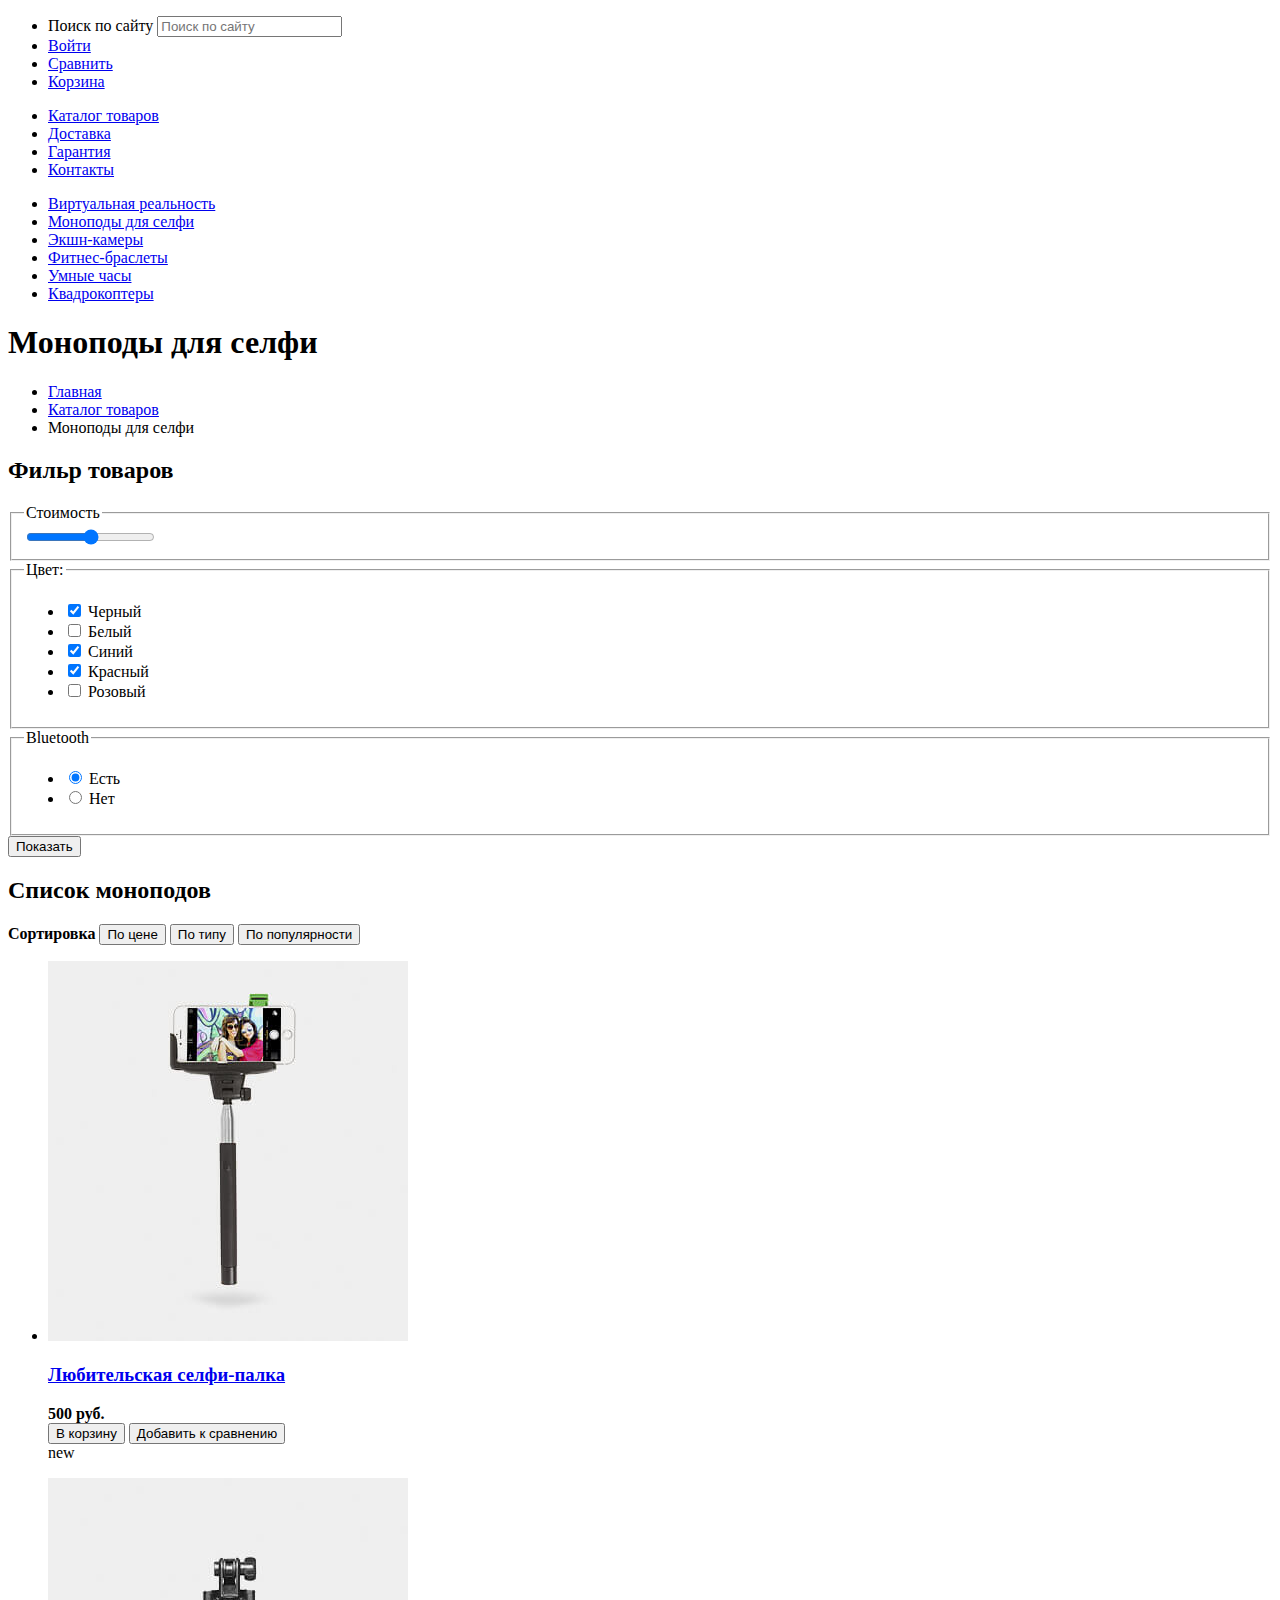
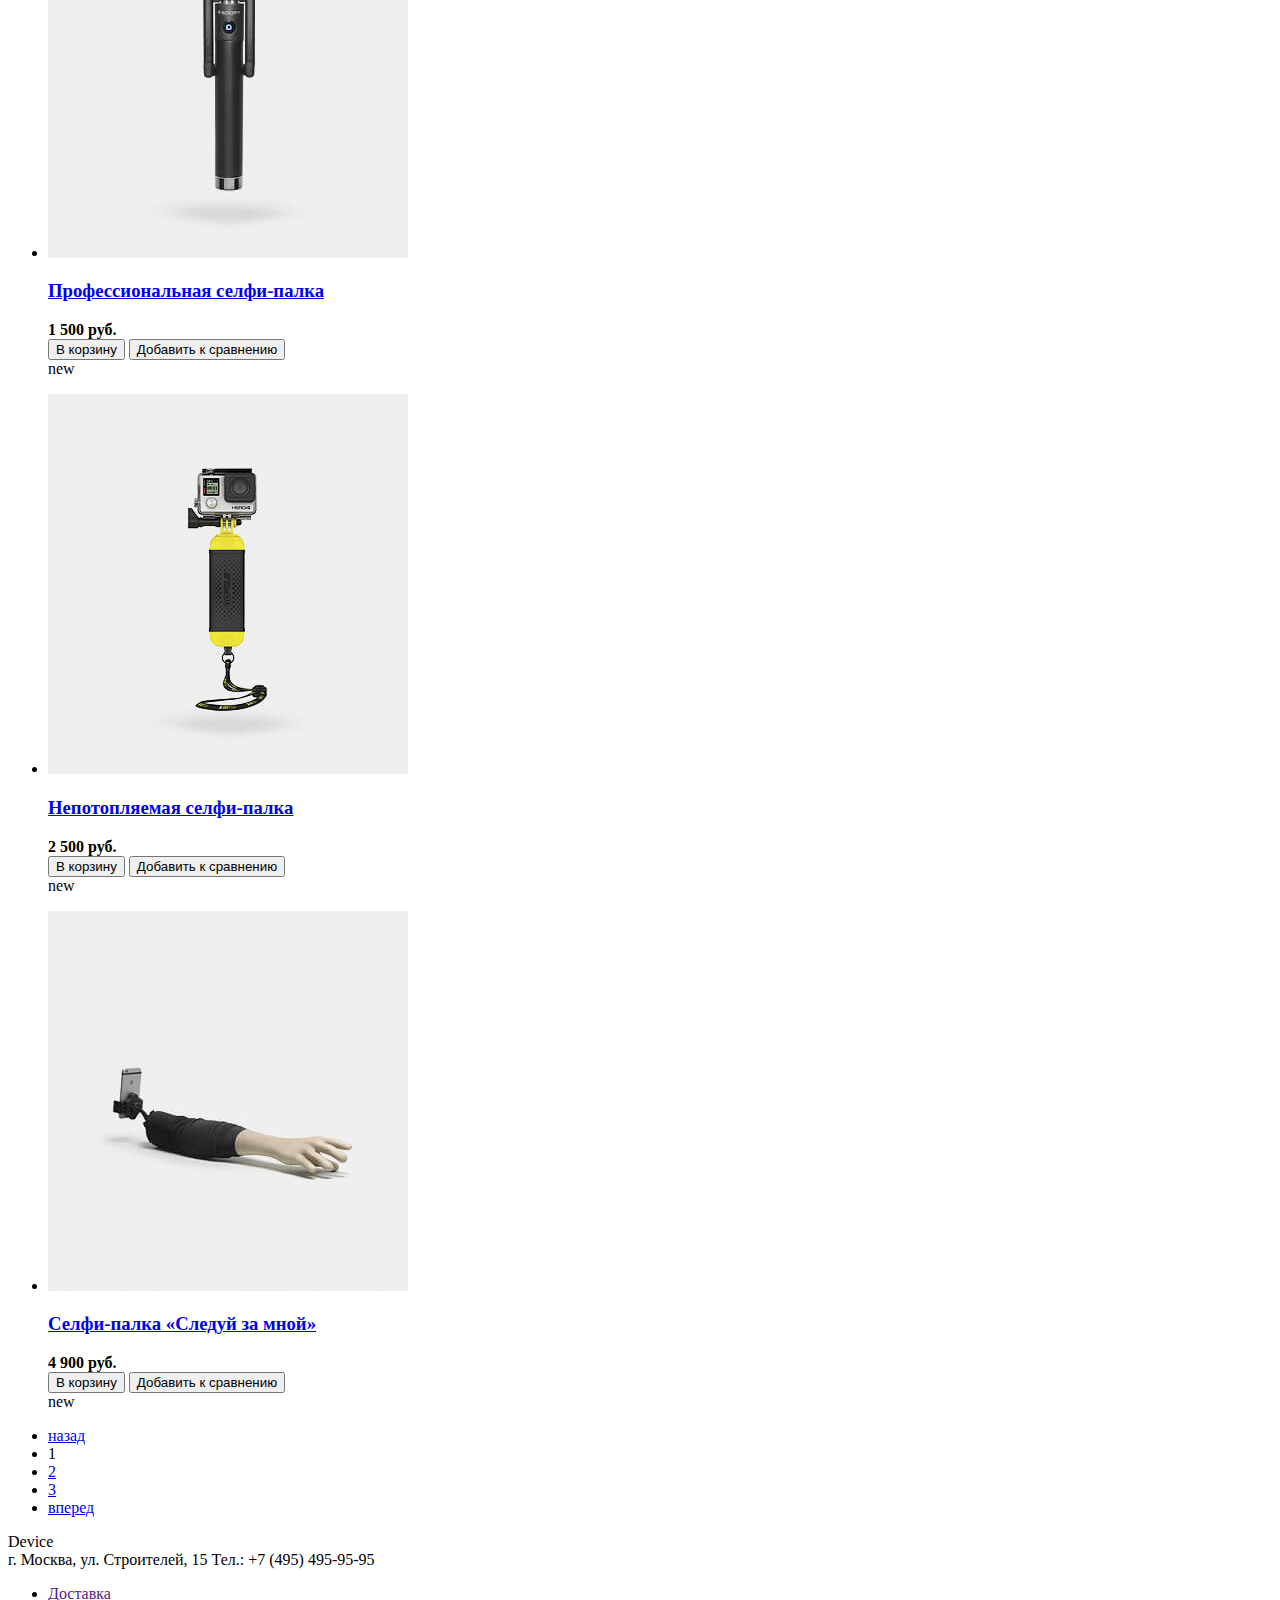
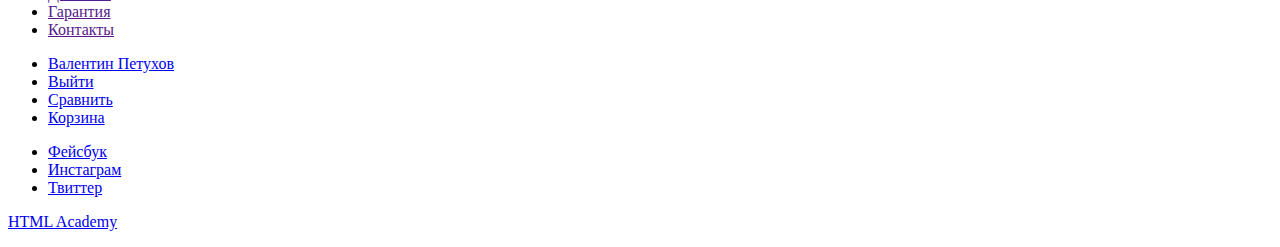
==== catalog.html @ 0388bad3 "Черновая разметка Device" ====
<!DOCTYPE html>
<html lang="ru">

<head>
    <meta charset="utf-8">
    <title>Каталог интернет-магазина «Девайс»</title>
</head>

<body>
    <header class="main-header">
        <nav class="main-navigation">
            <a class="main-header-logo">

            </a>
            <ul class="user-navigation">
                <li class="search">
                    <label class="visually-hidden" for="search">Поиск по сайту</label>
                    <input class="search-icon-user" id="search" type="text" name="search" placeholder="Поиск по сайту">
                </li>
                <li class="login">
                    <a class="login-link" href="login.html">Войти</a>
                </li>
                <li class="compare">
                    <a class="compare-link" href="compare.html">Сравнить</a>
                </li>
                <li class="cart">
                    <a class="cart-link" href="cart.html">Корзина</a>
                </li>
            </ul>
            <ul class="site-navigation">
                <li>
                    <a href="shop.html">Каталог товаров</a>
                </li>
                <li>
                    <a href="diliverence.html">Доставка</a>
                </li>
                <li>
                    <a href="garantee.html">Гарантия</a>
                </li>
                <li>
                    <a href="contacts.html">Контакты</a>
                </li>

            </ul>
            <ul class="catalog-navigation visually-hidden">
                <li>
                    <a href="shop.html">Виртуальная реальность</a>
                </li>
                <li>
                    <a href="diliverence.html">Моноподы для селфи</a>
                </li>
                <li>
                    <a href="garantee.html">Экшн-камеры</a>
                </li>
                <li>
                    <a href="contacts.html">Фитнес-браслеты</a>
                </li>
                <li>
                    <a href="contacts.html">Умные часы</a>
                </li>
                <li>
                    <a href="contacts.html">Квадрокоптеры</a>
                </li>

            </ul>

        </nav>
    </header>
    <main class="container">

        <h1>Моноподы для селфи</h1>
        <ul class="breadcrumbs">
            <li>
                <a href="index.html">Главная</a>
            </li>
            <li>
                <a href="#">Каталог товаров</a>
            </li>
            <li class="breadcrumbs-current">
                Моноподы для селфи
            </li>

        </ul>
        <section class="filter">
            <h2 class="visually-hidden">Фильр товаров</h2>
            <form class="filter" method="get" action="https://echo.htmlacademy.ru">
                <fieldset>
                    <legend>Стоимость</legend>
                    <input type="range" min="0" max="100" step="1" value="50">
                </fieldset>
                <fieldset>
                    <legend>Цвет:</legend>
                    <ul>
                        <li class="color-option">
                            <input class="visually-hidden filter-input filter-input-checkbox" type="checkbox"
                                name="black" id="black" checked>
                            <label for="black">Черный</label>
                        </li>
                        <li class="color-option">
                            <input class="visually-hidden filter-input filter-input-checkbox" type="checkbox"
                                name="white" id="white">
                            <label for="white">Белый</label>
                        </li>
                        <li class="color-option">
                            <input class="visually-hidden filter-input filter-input-checkbox" type="checkbox"
                                name="blue" id="blue" checked>
                            <label for="blue">Синий</label>
                        </li>
                        <li class="color-option">
                            <input class="visually-hidden filter-input filter-input-checkbox" type="checkbox"
                                name="red" id="red" checked>
                            <label for="red">Красный</label>
                        </li>
                        <li class="color-option">
                            <input class="visually-hidden filter-input filter-input-checkbox" type="checkbox"
                                name="pink" id="pink">
                            <label for="pink">Розовый</label>
                        </li>
                       
                    </ul>
                </fieldset>
                <fieldset>
                    <legend>Bluetooth</legend>
                    <ul>
                        <li class="bluetooth-option">
                            <input class="visually-hidden filter-input filter-input-radio" type="radio"
                                name="bluetooth" value="yes" id="bluetooth-yes" checked>
                            <label for="bluetooth-yes">Есть</label>
                        </li>
                        <li class="bluetooth-option">
                            <input class="visually-hidden filter-input filter-input-radio" type="radio"
                                name="bluetooth" value="no" id="bluetooth-no">
                            <label for="bluetooth-no">Нет</label>
                        </li>
                      
                    </ul>
                </fieldset>
                <button type="submit" class="filter-button button">Показать</button>
            </form>
           
        </section>

        <section class="catalog">
            <h2 class="visually-hidden">Список моноподов</h2>
            <div class="navigation">
                <b>Сортировка</b>
                <button class="active">По цене</button>
                <button>По типу</button>
                <button>По популярности</button>
            </div>

            <ul class="catalog-list">
                <li class="catalog-item">
                    <p class="catalog-item-image">
                        <img src="img/item-1.jpg" width="360" height="380" alt="Любительская селфи-палка">
                    </p>
                    <h3 class="catalog-category">
                        <a href="catalog-item.html">
                            Любительская селфи-палка
                        </a>
                    </h3>
                    <span class="catalog-item-price">
                        <b>500 руб.</b>
                    </span>
                    <div class="visually-hidden">
                        <button class="btn">В корзину</button>
                        <button>Добавить к сравнению</button>
                    </div>
                    <div class="new-item visually-hidden">
                        <span>new</span>
                    </div>
                </li>
                <li class="catalog-item">
                    <p class="catalog-item-image">
                        <img src="img/item-2.jpg" width="360" height="380" alt="Профессиональная селфи-палка">
                    </p>
                    <h3 class="catalog-category">
                        <a href="catalog-item.html">
                            Профессиональная селфи-палка
                        </a>
                    </h3>
                    <span class="catalog-item-price">
                        <b>1 500 руб.</b>
                    </span>
                    <div class="visually-hidden">
                        <button class="btn">В корзину</button>
                        <button>Добавить к сравнению</button>
                    </div>
                    <div class="new-item visually-hidden">
                        <span>new</span>
                    </div>
                </li>
                <li class="catalog-item">
                    <p class="catalog-item-image">
                        <img src="img/item-3.jpg" width="360" height="380" alt="Непотопляемая селфи-палка">
                    </p>
                    <h3 class="catalog-category">
                        <a href="catalog-item.html">
                            Непотопляемая селфи-палка
                        </a>
                    </h3>
                    <span class="catalog-item-price">
                        <b>2 500 руб.</b>
                    </span>
                    <div class="visually-hidden">
                        <button class="btn">В корзину</button>
                        <button>Добавить к сравнению</button>
                    </div>
                    <div class="new-item visually-hidden">
                        <span>new</span>
                    </div>
                </li>
                <li class="catalog-item">
                    <p class="catalog-item-image">
                        <img src="img/item-4.jpg" width="360" height="380" alt="Селфи-палка «Следуй за мной»">
                    </p>
                    <h3 class="catalog-category">
                        <a href="catalog-item.html">
                            Селфи-палка «Следуй за мной»
                        </a>
                    </h3>
                    <span class="catalog-item-price">
                        <b>4 900 руб.</b>
                    </span>
                    <div class="visually-hidden">
                        <button class="btn">В корзину</button>
                        <button>Добавить к сравнению</button>
                    </div>
                    <div class="new-item">
                        <span>new</span>
                    </div>
                </li>

            </ul>
            <ul class="pagination-list">
                <li class="pagination-item">
                    <a href="#">назад</a>
                </li>
                <li class="pagination-item">
                    <a>1</a>
                </li>
                <li class="pagination-item pagination-item-current">
                    <a href="#">2</a>
                </li>
                <li class="pagination-item">
                    <a href="#">3</a>
                </li>
                <li class="pagination-item">
                    <a href="#">вперед</a>
                </li>
            </ul>
        </section>

    </main>
    <footer class="main-footer">
        <p class="footer-contacts">
            Device
            <br> г. Москва, ул. Строителей, 15
            Тел.: +7 (495) 495-95-95
        </p>
        <nav class="additional-navigation">
            <ul class="site-navigation">
                <li>
                    <a href="">Доставка</a>
                </li>
                <li>
                    <a href="">Гарантия</a>
                </li>
                <li>
                    <a href="">Контакты</a>
                </li>
            </ul>
            <ul class="user-navigation">

                <li class="login">
                    <a class="login-link" href="login.html">Валентин Петухов</a>
                </li>
                <li class="exit">
                    <a class="exit-link" href="exit.html">Выйти</a>
                </li>
                <li class="compare">
                    <a class="compare-link" href="compare.html">Сравнить</a>
                </li>
                <li class="cart">
                    <a class="cart-link" href="cart.html">Корзина</a>
                </li>
            </ul>
        </nav>

        <div class="footer-social">
            <ul>
                <li>
                    <a class="social-button" href="#">Фейсбук</a>
                </li>
                <li>
                    <a class="social-button" href="#">Инстаграм</a>
                </li>
                <li>
                    <a class="social-button" href="#">Твиттер</a>
                </li>
            </ul>
        </div>

        <p class="footer-copyright">
            <a class="button" href="https://htmlacademy.ru">HTML Academy</a>
        </p>
    </footer>
</body>

</html>
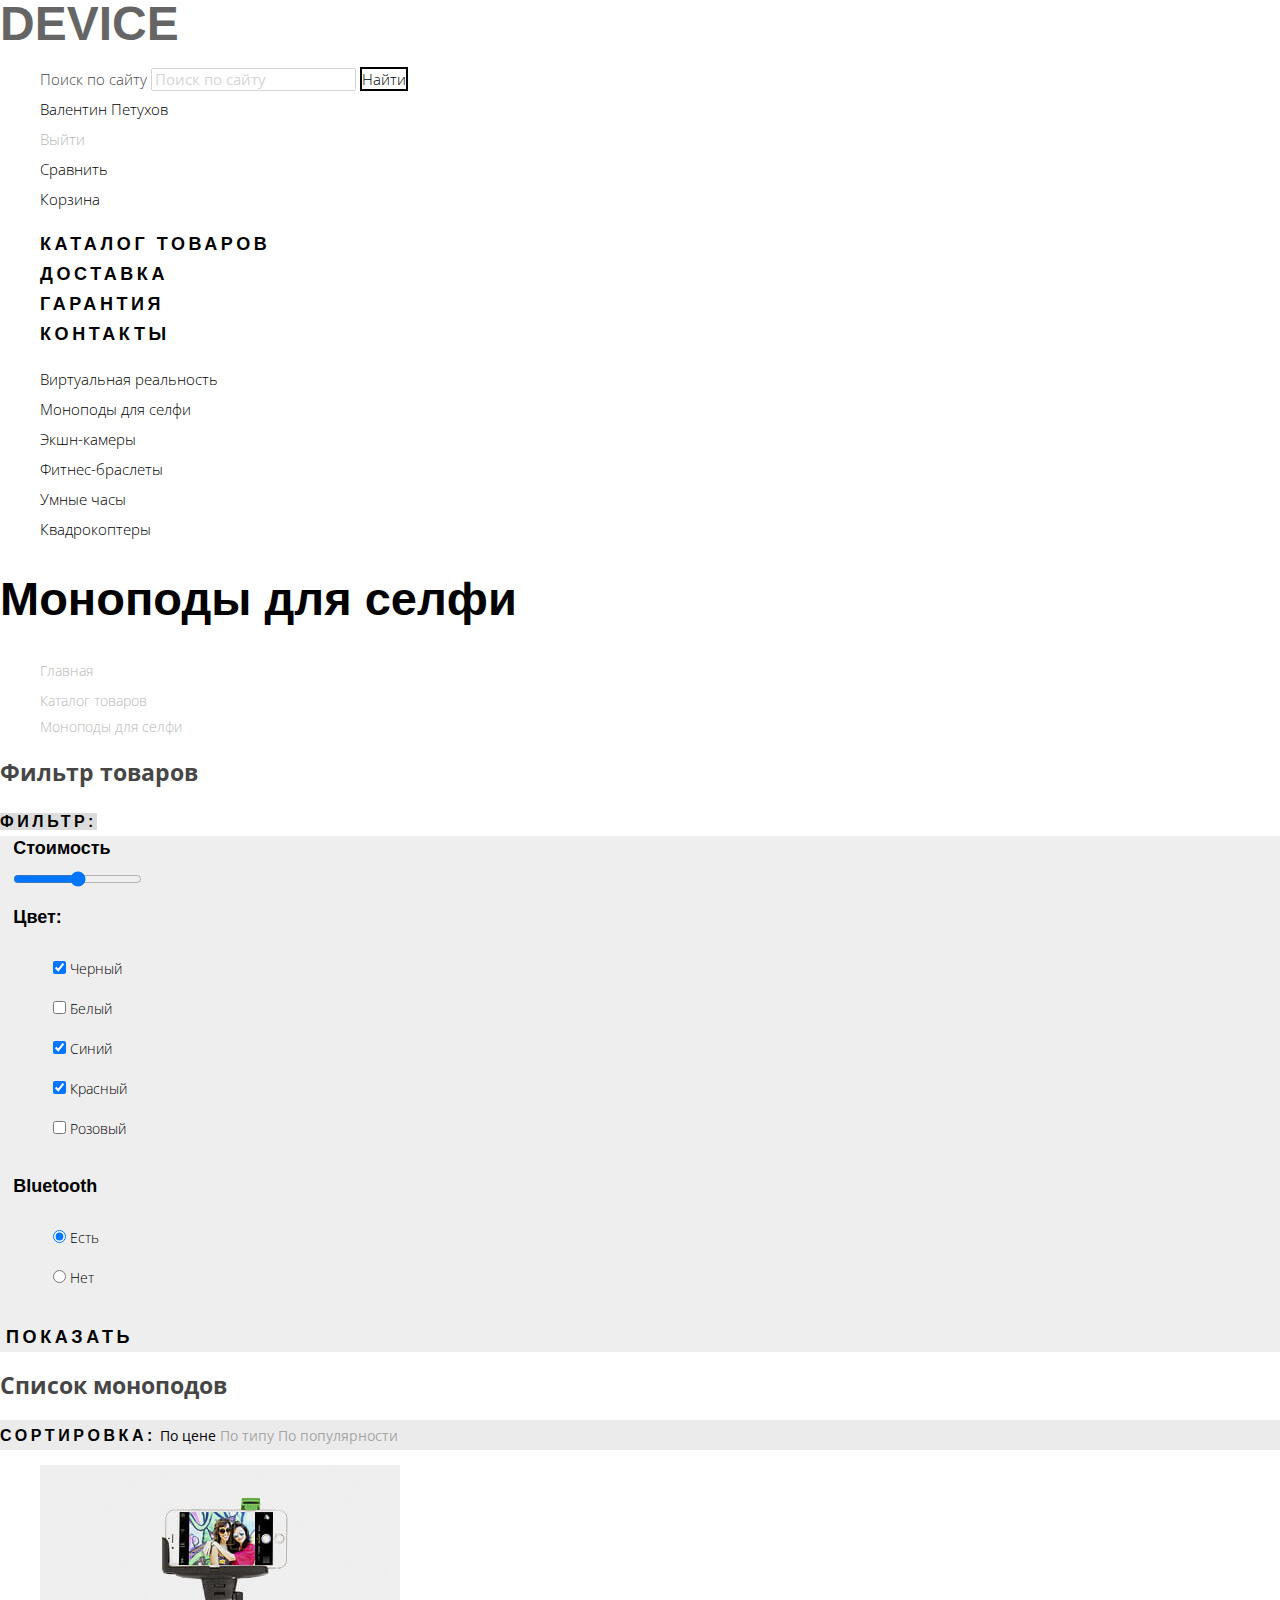
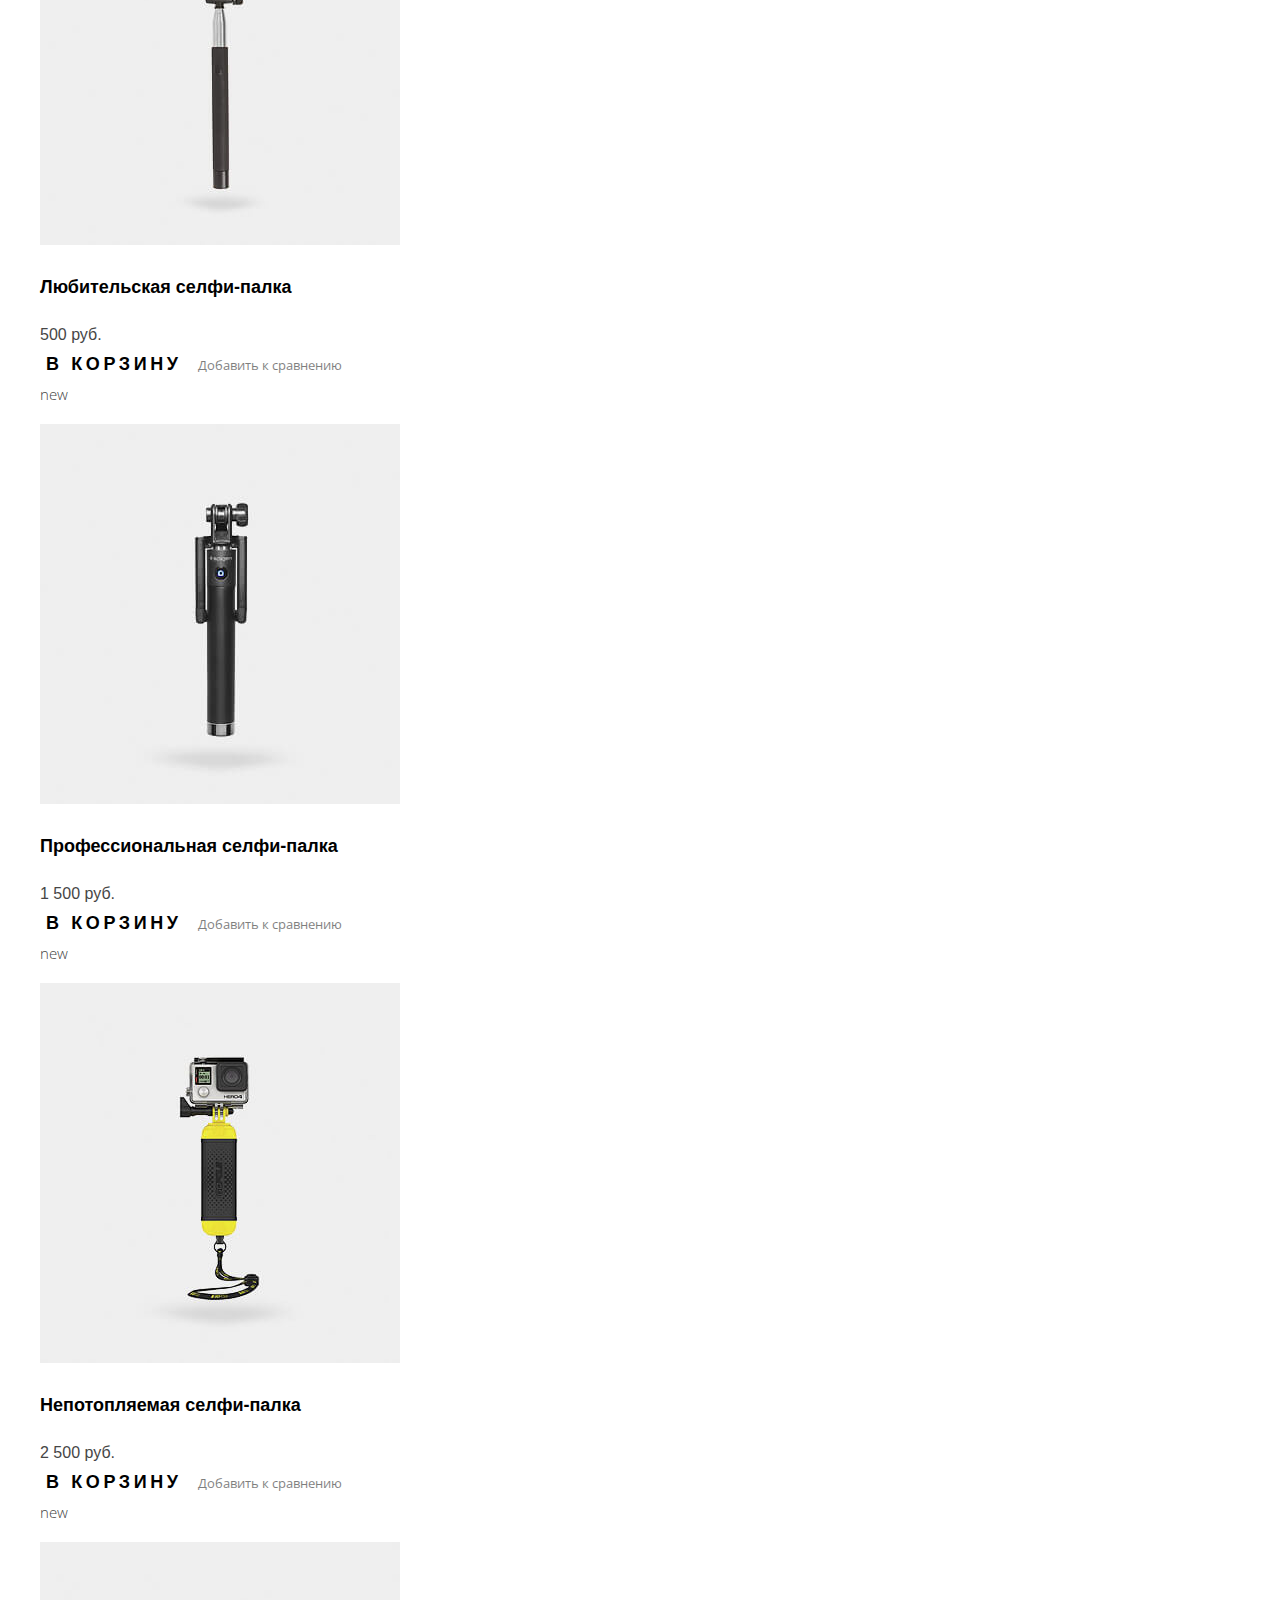
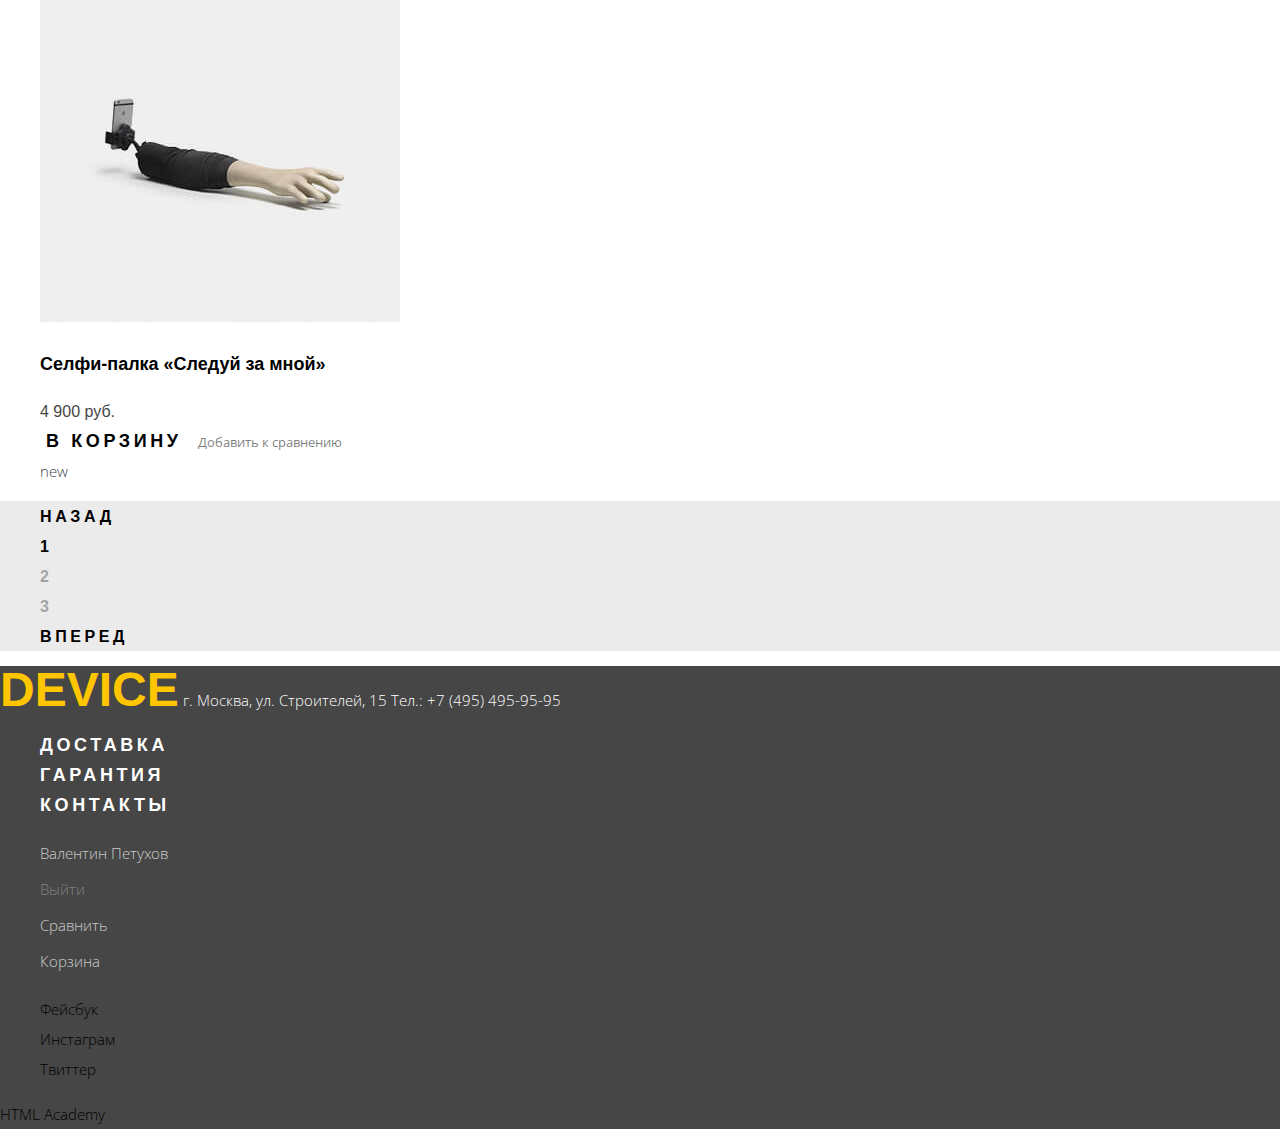
==== commit aaef1503: "Закончил базовую стилизацию" ====
--- a/catalog.html
+++ b/catalog.html
@@ -4,21 +4,29 @@
 <head>
     <meta charset="utf-8">
     <title>Каталог интернет-магазина «Девайс»</title>
+    <link href="https://fonts.googleapis.com/css?family=Open+Sans:300,400&display=swap&subset=cyrillic" rel="stylesheet">
+    <link href="css/normalize.css" rel="stylesheet">
+    <link href="css/style.css" rel="stylesheet">
 </head>
 
-<body>
+<body class="inner-page">
     <header class="main-header">
         <nav class="main-navigation">
-            <a class="main-header-logo">
-
+            <a class="main-header-logo" href="#">
+                Device
             </a>
             <ul class="user-navigation">
                 <li class="search">
                     <label class="visually-hidden" for="search">Поиск по сайту</label>
                     <input class="search-icon-user" id="search" type="text" name="search" placeholder="Поиск по сайту">
-                </li>
-                <li class="login">
-                    <a class="login-link" href="login.html">Войти</a>
+                    <a href="#" class="btn-search visually-hidden">Найти</a>
+                </li>
+              
+                <li class="profile">
+                    <a class="profile-link" href="profile.html">Валентин Петухов</a>
+                </li>
+                <li class="exit">
+                    <a class="exit-link" href="exit.html">Выйти</a>
                 </li>
                 <li class="compare">
                     <a class="compare-link" href="compare.html">Сравнить</a>
@@ -68,7 +76,7 @@
     </header>
     <main class="container">
 
-        <h1>Моноподы для селфи</h1>
+        <h1 class="name-page">Моноподы для селфи</h1>
         <ul class="breadcrumbs">
             <li>
                 <a href="index.html">Главная</a>
@@ -82,7 +90,8 @@
 
         </ul>
         <section class="filter">
-            <h2 class="visually-hidden">Фильр товаров</h2>
+            <h2 class="visually-hidden">Фильтр товаров</h2>
+            <span class="filter-name">Фильтр:</span>
             <form class="filter" method="get" action="https://echo.htmlacademy.ru">
                 <fieldset>
                     <legend>Стоимость</legend>
@@ -90,7 +99,7 @@
                 </fieldset>
                 <fieldset>
                     <legend>Цвет:</legend>
-                    <ul>
+                    <ul class="color-list">
                         <li class="color-option">
                             <input class="visually-hidden filter-input filter-input-checkbox" type="checkbox"
                                 name="black" id="black" checked>
@@ -121,7 +130,7 @@
                 </fieldset>
                 <fieldset>
                     <legend>Bluetooth</legend>
-                    <ul>
+                    <ul class="bluetooth-list">
                         <li class="bluetooth-option">
                             <input class="visually-hidden filter-input filter-input-radio" type="radio"
                                 name="bluetooth" value="yes" id="bluetooth-yes" checked>
@@ -135,7 +144,7 @@
                       
                     </ul>
                 </fieldset>
-                <button type="submit" class="filter-button button">Показать</button>
+                <button type="submit" class="filter-button btn">Показать</button>
             </form>
            
         </section>
@@ -143,10 +152,10 @@
         <section class="catalog">
             <h2 class="visually-hidden">Список моноподов</h2>
             <div class="navigation">
-                <b>Сортировка</b>
-                <button class="active">По цене</button>
-                <button>По типу</button>
-                <button>По популярности</button>
+                <span class="sort-name">Сортировка:</span>
+                <a href="#" class="active">По цене</a>
+                <a href="#">По типу</a>
+                <a href="#">По популярности</a>
             </div>
 
             <ul class="catalog-list">
@@ -160,11 +169,11 @@
                         </a>
                     </h3>
                     <span class="catalog-item-price">
-                        <b>500 руб.</b>
+                        <b class="item-price">500 руб.</b>
                     </span>
                     <div class="visually-hidden">
                         <button class="btn">В корзину</button>
-                        <button>Добавить к сравнению</button>
+                        <button class="add-to-comparison">Добавить к сравнению</button>
                     </div>
                     <div class="new-item visually-hidden">
                         <span>new</span>
@@ -180,11 +189,11 @@
                         </a>
                     </h3>
                     <span class="catalog-item-price">
-                        <b>1 500 руб.</b>
+                        <b class="item-price">1 500 руб.</b>
                     </span>
                     <div class="visually-hidden">
                         <button class="btn">В корзину</button>
-                        <button>Добавить к сравнению</button>
+                        <button class="add-to-comparison">Добавить к сравнению</button>
                     </div>
                     <div class="new-item visually-hidden">
                         <span>new</span>
@@ -200,11 +209,11 @@
                         </a>
                     </h3>
                     <span class="catalog-item-price">
-                        <b>2 500 руб.</b>
+                        <b class="item-price">2 500 руб.</b>
                     </span>
                     <div class="visually-hidden">
                         <button class="btn">В корзину</button>
-                        <button>Добавить к сравнению</button>
+                        <button class="add-to-comparison">Добавить к сравнению</button>
                     </div>
                     <div class="new-item visually-hidden">
                         <span>new</span>
@@ -220,11 +229,11 @@
                         </a>
                     </h3>
                     <span class="catalog-item-price">
-                        <b>4 900 руб.</b>
+                        <b class="item-price">4 900 руб.</b>
                     </span>
                     <div class="visually-hidden">
                         <button class="btn">В корзину</button>
-                        <button>Добавить к сравнению</button>
+                        <button class="add-to-comparison">Добавить к сравнению</button>
                     </div>
                     <div class="new-item">
                         <span>new</span>
@@ -234,30 +243,30 @@
             </ul>
             <ul class="pagination-list">
                 <li class="pagination-item">
-                    <a href="#">назад</a>
+                    <a href="#" class="pagination-btn">Назад</a>
+                </li>
+                <li class="pagination-item pagination-item-current">
+                    <a href="#" class="page-number active">1</a>
                 </li>
                 <li class="pagination-item">
-                    <a>1</a>
-                </li>
-                <li class="pagination-item pagination-item-current">
-                    <a href="#">2</a>
+                    <a href="#" class="page-number">2</a>
                 </li>
                 <li class="pagination-item">
-                    <a href="#">3</a>
+                    <a href="#" class="page-number">3</a>
                 </li>
                 <li class="pagination-item">
-                    <a href="#">вперед</a>
+                    <a href="#" class="pagination-btn">Вперед</a>
                 </li>
             </ul>
         </section>
 
     </main>
     <footer class="main-footer">
-        <p class="footer-contacts">
-            Device
-            <br> г. Москва, ул. Строителей, 15
-            Тел.: +7 (495) 495-95-95
-        </p>
+        <div class="footer-contacts">
+            <a href="#" class="footer-logo">Device</a> 
+            <span>г. Москва, ул. Строителей, 15</span> 
+            <span>Тел.: +7 (495) 495-95-95</span>
+        </div>
         <nav class="additional-navigation">
             <ul class="site-navigation">
                 <li>
@@ -270,10 +279,10 @@
                     <a href="">Контакты</a>
                 </li>
             </ul>
-            <ul class="user-navigation">
-
-                <li class="login">
-                    <a class="login-link" href="login.html">Валентин Петухов</a>
+            <ul class="user-navigation footer-links">
+
+                <li class="profile">
+                    <a class="profile-link" href="profile.html">Валентин Петухов</a>
                 </li>
                 <li class="exit">
                     <a class="exit-link" href="exit.html">Выйти</a>
--- a/css/style.css
+++ b/css/style.css
@@ -0,0 +1,776 @@
+@font-face {
+  font-family: 'gilroyextrabold';
+  src: url('../fonts/gilroyextrabold-webfont.woff2') format('woff2');
+  font-weight: normal;
+  font-style: normal;
+
+}
+@font-face {
+  font-family: 'gilroylight';
+  src: url('../fonts/gilroylight-webfont.woff2') format('woff2');
+  font-weight: normal;
+  font-style: normal;
+
+}
+
+body {
+  margin: 0;
+  padding: 0;
+
+  font-family: "Open Sans", Arial, sans-serif;
+  font-size: 15px;
+  line-height: 30px;
+  font-weight: 300;
+  color: #464646;
+  
+  background-color: #ffffff;
+}
+a {
+  text-decoration: none;
+  color: #000000;
+}
+
+.main-header-logo,
+.footer-logo {
+  font-family: "Gilroy", Arial, sans-serif;
+  font-size: 48px;
+  line-height: 48px;
+  font-weight: 800;
+  color: #000000;
+  text-transform: uppercase;
+
+}
+.main-header-logo:hover,
+.search-icon-user:hover,
+.user-navigation a:hover,
+.site-navigation a:hover,
+.catalog-navigation a:hover,
+.breadcrumbs a:hover,
+.navigation a:hover,
+.page-number:hover,
+.footer-logo:hover {
+  opacity: 0.6;
+}
+.main-header-logo:active,
+.user-navigation a:active,
+.exit-link,
+.site-navigation a:active,
+.catalog-navigation a:active,
+.search-icon-user,
+.navigation a,
+.page-number,
+.footer-logo:active,
+.footer-links a:active,
+.footer-links .exit-link {
+  opacity: 0.3;
+}
+.user-navigation,
+.site-navigation,
+.catalog-navigation,
+.breadcrumbs,
+.bluetooth-list,
+.color-list,
+.categories-list,
+.catalog-list,
+.logotypes-list,
+.transport-company,
+.pagination-list {
+  list-style: none;
+}
+
+.search-icon-user:focus,
+.exit a:active,
+.navigation a:active,
+.page-number:active,
+.navigation .active,
+.navigation .active:hover,
+.navigation .active:active,
+.add-to-comparison:hover,
+.pagination-list .active,
+.pagination-list .active:hover,
+.pagination-list .active:active,
+.footer-links a:hover {
+  opacity: 1;
+}
+.btn-search {
+  border: 2px solid black;
+}
+a.btn-search:hover {
+  background-color: #000000;
+  color: #ffffff;
+  opacity: 1;
+}
+a.btn-search:active {
+  color: rgba(255,255,255,0.3);
+}
+
+.site-navigation a,
+.filter-name,
+.sort-name,
+.filter legend,
+.catalog-list a {
+  font-family: "Gilroy", Arial, sans-serif;
+  font-size: 18px;
+  line-height: 24px;
+  font-weight: 800;
+  letter-spacing: 3.6px;
+  text-transform: uppercase;
+}
+.breadcrumbs a,
+.breadcrumbs li:last-child {
+  font-size: 14px;
+  line-height: 24px;
+  color: #000000;
+  opacity: 0.3;
+}
+.breadcrumbs a:active {
+  opacity: 0.1;
+}
+.filter-name,
+.sort-name {
+  font-size: 16px;
+  color: #000000;
+}
+.filter-name {
+  background-color: #dcdcdc;
+}
+.filter fieldset {
+  border: none;
+}
+.color-list label,
+.bluetooth-list label {
+  font-size: 14px;
+  line-height: 40px;
+  color: #000000;
+}
+form.filter {
+  background-color: #eeeeee;
+}
+.filter-button {
+  background-color: transparent;
+}
+.navigation a {
+  font-size: 14px;
+  line-height: 18px;
+  font-weight: 400;
+ 
+}
+
+.catalog .navigation,
+.pagination-list {
+  background-color: #ebebeb;
+}
+.item-number {
+  font-family: "Gilroy", Arial, sans-serif;
+  font-size: 179.2px;
+  line-height: 179.2px;
+  font-weight: 800;
+  color: #ffffff;
+}
+.slogan-title,
+.description-title,
+.name-page {
+  font-family: "Gilroy", Arial, sans-serif;
+  font-size: 47px;
+  line-height: 56px;
+  font-weight: 800;
+  color: #000000;
+}
+.catalog-list img:hover {
+  opacity: 0.7;
+}
+.item-price {
+  font-family: "Gilroy", Arial, sans-serif;
+  font-size: 16px;
+  line-height: 24px;
+  font-weight: 300;
+  color: #464646;
+}
+.btn,
+.modal label,
+.page-number {
+  font-family: "Gilroy", Arial, sans-serif;
+  font-size: 18px;
+  line-height: 24px;
+  font-weight: 800;
+  letter-spacing: 3.6px;
+  text-transform: uppercase;
+}
+.btn:hover {
+background-color: #f0c52e;
+}
+.btn:active {
+  color: rgba(0,0,0,0.3);
+}
+
+.characteristic,
+.add-to-comparison {
+  font-size: 13px;
+  line-height: 20px;
+}
+.value {
+  font-family: "Gilroy", Arial, sans-serif;
+  font-size: 36px;
+  line-height: 48px;
+  font-weight: 300;
+  color: #000000;
+}
+.categories-list h3 {
+  font-size: 18px;
+  font-weight: 800;
+  text-transform: none;
+  letter-spacing: normal;
+}
+button {
+  background-color: #ffffff;
+  border: none;
+}
+.description-title,
+.name-page {
+  line-height: 48px;
+}
+.info-header-tab:active {
+  color: #f7e184;
+  background-color: #000000;
+}
+.add-to-comparison {
+  color: #000000;
+  opacity: 0.5;
+}
+.add-to-comparison:active {
+  opacity: 0.2;
+}
+
+.page-number {
+  font-size: 16px;
+}
+
+.pagination-btn {
+  font-family: "Gilroy", Arial, sans-serif;
+  font-size: 16px;
+  line-height: 24px;
+  font-weight: 800;
+  letter-spacing: 3.6px;
+  text-transform: uppercase;
+}
+.pagination-btn:hover {
+  background-color: #d9d9d9;
+}
+.pagination-btn:active {
+  color: rgba(0,0,0,0.3);
+}
+.transport-company {
+  font-family: "Gilroy", Arial, sans-serif;
+  font-size: 16px;
+  line-height: 40px;
+  font-weight: 800;
+  color: #000000;
+}
+.main-footer {
+  background-color: #464646;
+}
+.footer-logo {
+  color: #ffc600;
+}
+.main-footer span,
+.additional-navigation a {
+  color: #ffffff;
+}
+
+.footer-links a {
+  line-height: 36px;
+  opacity: 0.7;
+}
+
+.footer-links .exit-link:active {
+  opacity: 0.7;
+}
+.modal {
+  box-shadow: 0px 10px 20px 0px rgba(0,0,0,0.2);
+}
+
+
+.modal label,
+.filter legend,
+.catalog-list a {
+  letter-spacing: normal;
+  text-transform: none;
+  color: #000000;
+}
+.modal input,
+.modal textarea {
+  background-color: #f2f2f2;
+  border: none;
+  font-family: "Open Sans", Arial, sans-serif;
+  font-size: 14px;
+  line-height: 18px;
+  font-weight: 400;
+  color: #464646;
+  opacity: 1;
+}
+
+.modal input:hover,
+.modal textarea:hover {
+  background-color: #eaeaea;
+}
+.modal input:focus,
+.modal textarea:focus {
+  background-color: #ffffff;
+  border: 3px solid #f0c52e;
+  outline: none;
+}
+
+.modal input:invalid {
+  background-color: #f6dada;
+  color: rgba(70,70,70,0.4);
+}
+.modal textarea {
+  resize: none;
+}
+input.user-name::-webkit-input-placeholder, 
+input.user-email::-webkit-input-placeholder, 
+textarea.user-text::-webkit-input-placeholder {
+  font-family: "Open Sans", Arial, sans-serif;
+  font-size: 14px;
+  line-height: 18px;
+  font-weight: 400;
+  color: #464646;
+  opacity: 0.4;
+}
+input.user-name:-moz-placeholder, 
+input.user-email:-moz-placeholder, 
+textarea.user-text:-moz-placeholder {
+  font-family: "Open Sans", Arial, sans-serif;
+  font-size: 14px;
+  line-height: 18px;
+  font-weight: 400;
+  color: #464646;
+  opacity: 0.4;
+}
+input.user-name::-moz-placeholder, 
+input.user-email::-moz-placeholder, 
+textarea.user-text::-moz-placeholder {
+  font-family: "Open Sans", Arial, sans-serif;
+  font-size: 14px;
+  line-height: 18px;
+  font-weight: 400;
+  color: #464646;
+  opacity: 0.4;
+}
+input.user-name:-ms-input-placeholder, 
+input.user-email:-ms-input-placeholder, 
+textarea.user-text:-ms-input-placeholder {
+  font-family: "Open Sans", Arial, sans-serif;
+  font-size: 14px;
+  line-height: 18px;
+  font-weight: 400;
+  color: #464646;
+  opacity: 0.4;
+}
+input.user-name::-ms-input-placeholder, 
+input.user-email::-ms-input-placeholder, 
+textarea.user-text::-ms-input-placeholder {
+  font-family: "Open Sans", Arial, sans-serif;
+  font-size: 14px;
+  line-height: 18px;
+  font-weight: 400;
+  color: #464646;
+  opacity: 0.4;
+}
+
+input.user-name:focus::-webkit-input-placeholder, 
+input.user-email:focus::-webkit-input-placeholder, 
+textarea.user-text:focus::-webkit-input-placeholder {
+  color: transparent;
+  
+}
+input.user-name:focus:-moz-placeholder, 
+input.user-email:focus:-moz-placeholder, 
+textarea.user-text:focus:-moz-placeholder {
+  color: transparent;
+}
+input.user-name:focus::-moz-placeholder, 
+input.user-email:focus::-moz-placeholder, 
+textarea.user-text:focus::-moz-placeholder {
+  color: transparent;
+}
+input.user-name:focus:-ms-input-placeholder, 
+input.user-email:focus:-ms-input-placeholder, 
+textarea.user-text:focus:-ms-input-placeholder {
+  color: transparent;
+}
+input.user-name:focus::-ms-input-placeholder, 
+input.user-email:focus::-ms-input-placeholder, 
+textarea.user-text:focus::-ms-input-placeholder {
+  color: transparent;
+}
+
+
+
+
+/* Код с барбершопа, чтобы была возможность подглядывать
+.inner-page {
+  color: #000000;
+
+  background-color: #f9f6f3;
+  background-image: url("../img/pattern-light.jpg");
+  background-position: 0 0;
+  background-repeat: repeat;
+}
+
+a {
+  text-decoration: none;
+}
+
+.button {
+  font: inherit;
+
+  text-align: center;
+  color: #ffffff;
+  vertical-align: middle;
+  text-transform: uppercase;
+
+  background-color: #000000;
+  border: none;
+}
+
+.button:hover,
+.button:focus,
+.button:active {
+  background-color: #663d15;
+}
+
+.main-navigation {
+  font-size: 16px;
+  line-height: 20px;
+  color: #ffffff;
+
+  background-color: #000000;
+}
+
+.site-navigation,
+.user-navigation {
+  list-style: none;
+}
+
+.site-navigation a,
+.user-navigation a {
+  color: #ffffff;
+}
+
+.site-navigation a:hover,
+.site-navigation a:focus,
+.user-navigation a:hover,
+.user-navigation a:focus {
+  background-color: #242424;
+}
+
+.features-list {
+  list-style: none;
+}
+
+.feature-item {
+  text-align: center;
+}
+
+.feature-item h3 {
+  font-size: 30px;
+  line-height: 42px;
+}
+
+.index-columns {
+  color: #000000;
+
+  background-color: #f8f5f2;
+  background-image: url("../img/pattern-light.jpg");
+  background-position: 0 0;
+  background-repeat: repeat;
+}
+
+.index-columns h2 {
+  font-size: 30px;
+  line-height: 42px;
+}
+
+.news-list {
+  list-style: none;
+}
+
+.news-item time {
+  text-transform: none;
+}
+
+.gallery-content {
+  background-color: #cccccc;
+  border: 7px solid #ffffff;
+}
+
+.appointment-item input {
+  font: inherit;
+
+  background-color: transparent;
+  border: 2px solid #000000;
+}
+
+.appointment-item input:focus {
+  border-color: #663d15;
+}
+
+.page-title {
+  font-size: 30px;
+  line-height: 42px;
+}
+.slogan {
+  font-size: 48px;
+  line-height: 48px;
+}
+.means h2,
+.price h2,
+.about-us h2 {
+  font-size: 24px;
+  line-height: 30px;
+}
+
+.breadcrumbs {
+  list-style: none;
+}
+
+.breadcrumbs a {
+  color: #000000;
+}
+
+.breadcrumbs a:hover,
+.breadcrumbs a:focus {
+  text-decoration: underline;
+}
+
+.breadcrumbs-current {
+  color: #aba9a7;
+}
+
+.filter fieldset {
+  border: none;
+}
+
+.filter legend {
+  font-size: 24px;
+  line-height: 30px;
+}
+
+.means ul {
+  list-style: none;
+}
+.filter ul {
+  list-style: none;
+  line-height: 18px;
+}
+
+.price table {
+  border-collapse: collapse;
+  width: 100%;
+  background-color: #f9f6f3;
+}
+.price td {
+  border: 2px solid black;
+}
+.price .sum{
+  text-align: center;
+}
+
+.filter-input:hover + label,
+.filter-input:focus + label {
+  color: #663d15;
+}
+
+.filter-input:disabled + label {
+  color: #000000;
+
+  opacity: 0.5;
+}
+
+.catalog-list {
+  list-style: none;
+}
+
+.catalog-item {
+  background-color: #f8f8f8;
+  box-shadow: 0 0 10px rgba(0, 0, 0, 0.1);
+}
+
+.catalog-item:hover {
+  box-shadow: 0 0 10px rgba(0, 0, 0, 0.2);
+}
+
+.catalog-item a {
+  color: #000000;
+}
+
+.catalog-item h3 {
+  font-size: 14px;
+  line-height: 18px;
+}
+
+.catalog-category {
+  text-transform: none;
+}
+
+.catalog-item-price b {
+  font-size: 14px;
+  line-height: 20px;
+  text-align: center;
+
+  background-color: #e5e5e5;
+}
+
+.catalog-item-price .button {
+  line-height: 20px;
+  color: #ffffff;
+}
+
+.pagination-list {
+  list-style: none;
+}
+
+.pagination-item a {
+  color: #ffffff;
+
+  background-color: #000000;
+}
+
+.pagination-item a:hover,
+.pagination-item a:focus,
+.pagination-item a:active {
+  background-color: #663d15;
+}
+
+.pagination-item-current a {
+  color: #000000;
+
+  background-color: #ffffff;
+}
+
+.pagination-item-current a:hover,
+.pagination-item-current a:focus,
+.pagination-item-current a:active {
+  color: #000000;
+
+  background-color: #ffffff;
+}
+
+.product-photo-preview {
+  list-style: none;
+}
+
+.product-photo-preview li {
+  box-shadow: 0 0 10px 2px rgba(0, 0, 0, 0.1);
+}
+
+.product-photo-full {
+  box-shadow: 0 0 10px 2px rgba(0, 0, 0, 0.1);
+}
+
+.product-article {
+  text-align: right;
+  color: #aeaeae;
+}
+
+.product-price b {
+  line-height: 20px;
+  text-align: center;
+
+  background-color: #e5e5e5;
+}
+
+.product-info h3 {
+  font-size: 24px;
+  line-height: 30px;
+}
+
+.product-info ul {
+  list-style: none;
+}
+
+.main-footer {
+  color: #ffffff;
+
+  background-color: #212121;
+  background-image: url("../img/pattern-dark.jpg");
+  background-position: 0 0;
+  background-repeat: repeat;
+}
+
+.footer-contacts a {
+  color: #ffffff;
+  text-decoration: underline;
+}
+
+.footer-contacts a:hover,
+.footer-contacts a:focus {
+  text-decoration: none;
+}
+
+.footer-social {
+  text-align: center;
+}
+
+.footer-social ul {
+  list-style: none;
+}
+
+.social-button {
+  color: #ffffff;
+}
+
+.footer-copyright {
+  text-align: center;
+}
+
+.footer-copyright .button:hover,
+.footer-copyright .button:focus {
+  color: #000000;
+
+  background-color: #ffffff;
+}
+
+.modal {
+  color: #000000;
+
+  background-color: #f8f3f0;
+  background-image: url("../img/pattern-light.jpg");
+  background-position: 0 0;
+  background-repeat: repeat;
+}
+
+.modal h2 {
+  font-size: 30px;
+  line-height: 42px;
+}
+
+.login-form input[type="text"],
+.login-form input[type="password"] {
+  font: inherit;
+  color: #000000;
+  text-transform: uppercase;
+
+  background-color: #f9f6f3;
+  border: 2px solid #000000;
+}
+
+.login-form input:focus {
+  border-color: #663d15;
+}
+
+.login-checkbox:hover,
+.login-checkbox:focus {
+  color: #663d15;
+}
+
+.restore {
+  color: #000000;
+  text-decoration: underline;
+}
+
+.restore:hover,
+.restore:focus {
+  text-decoration: none;
+}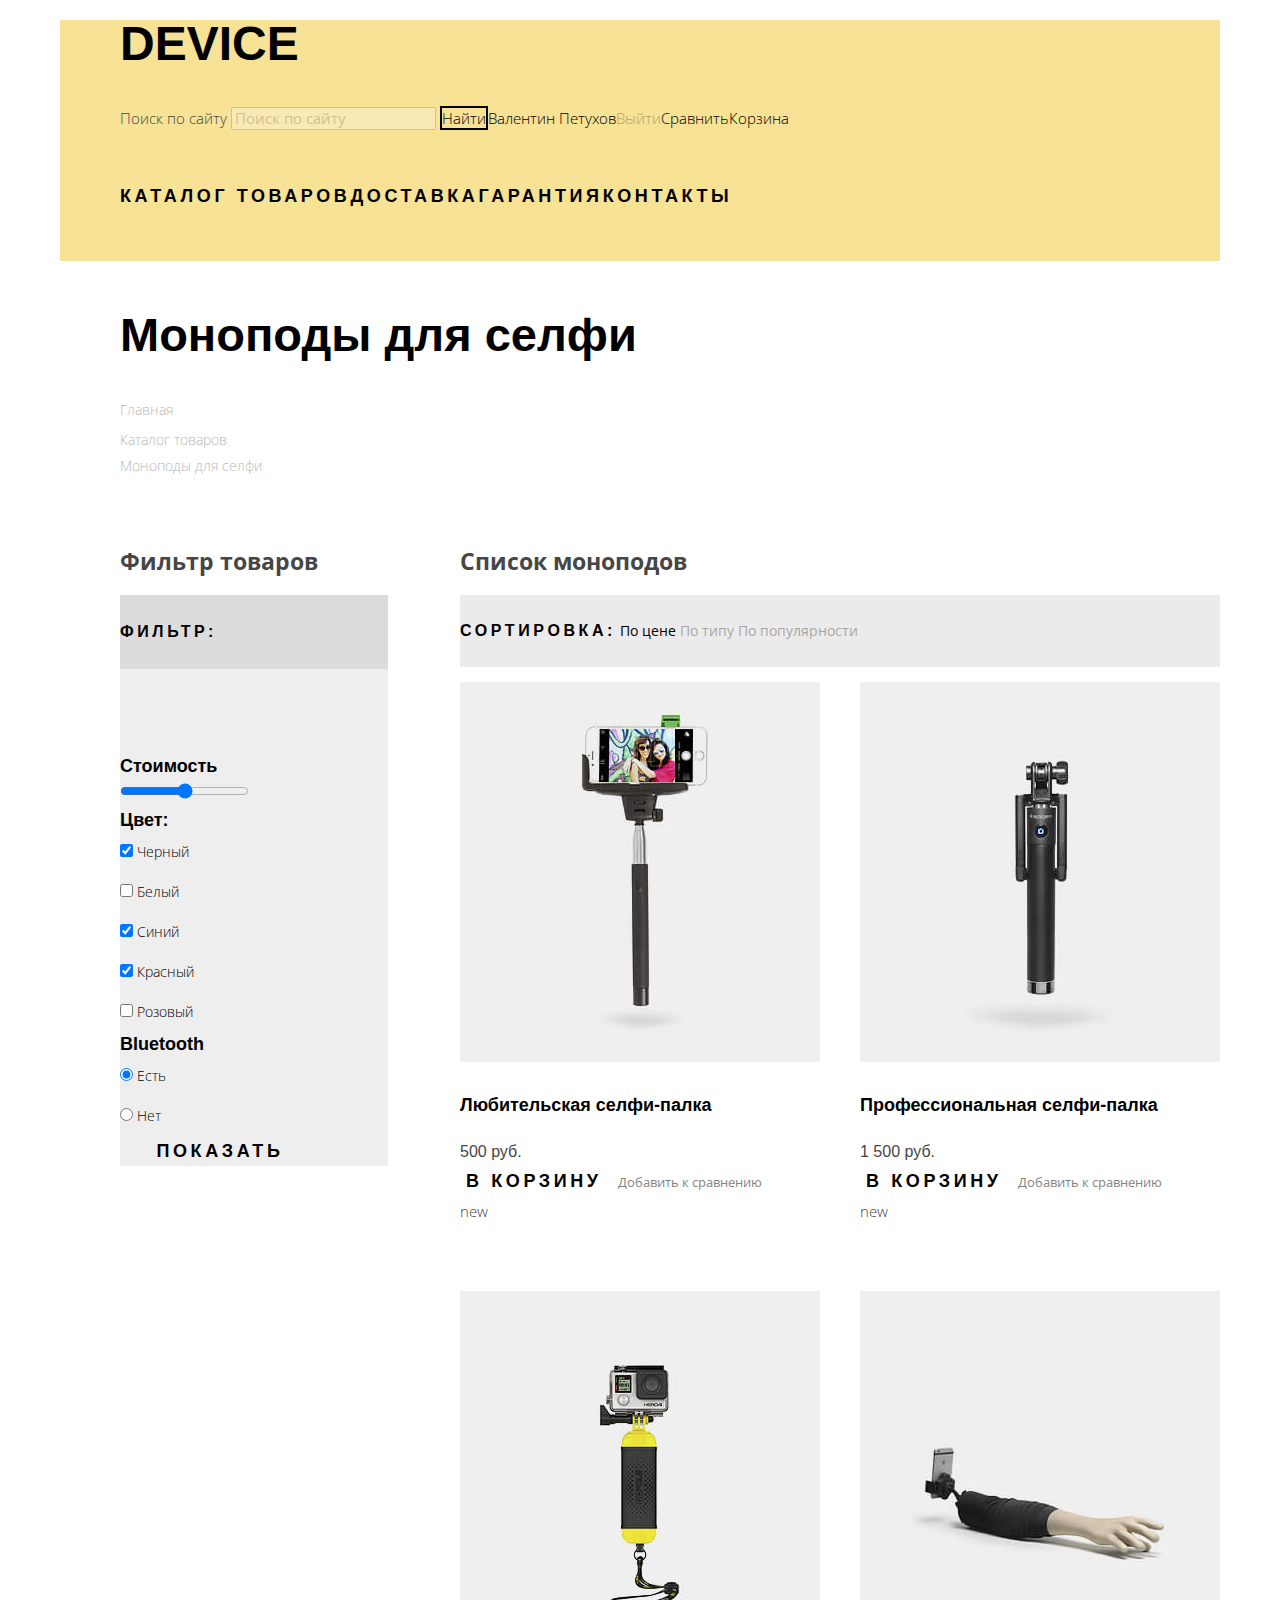
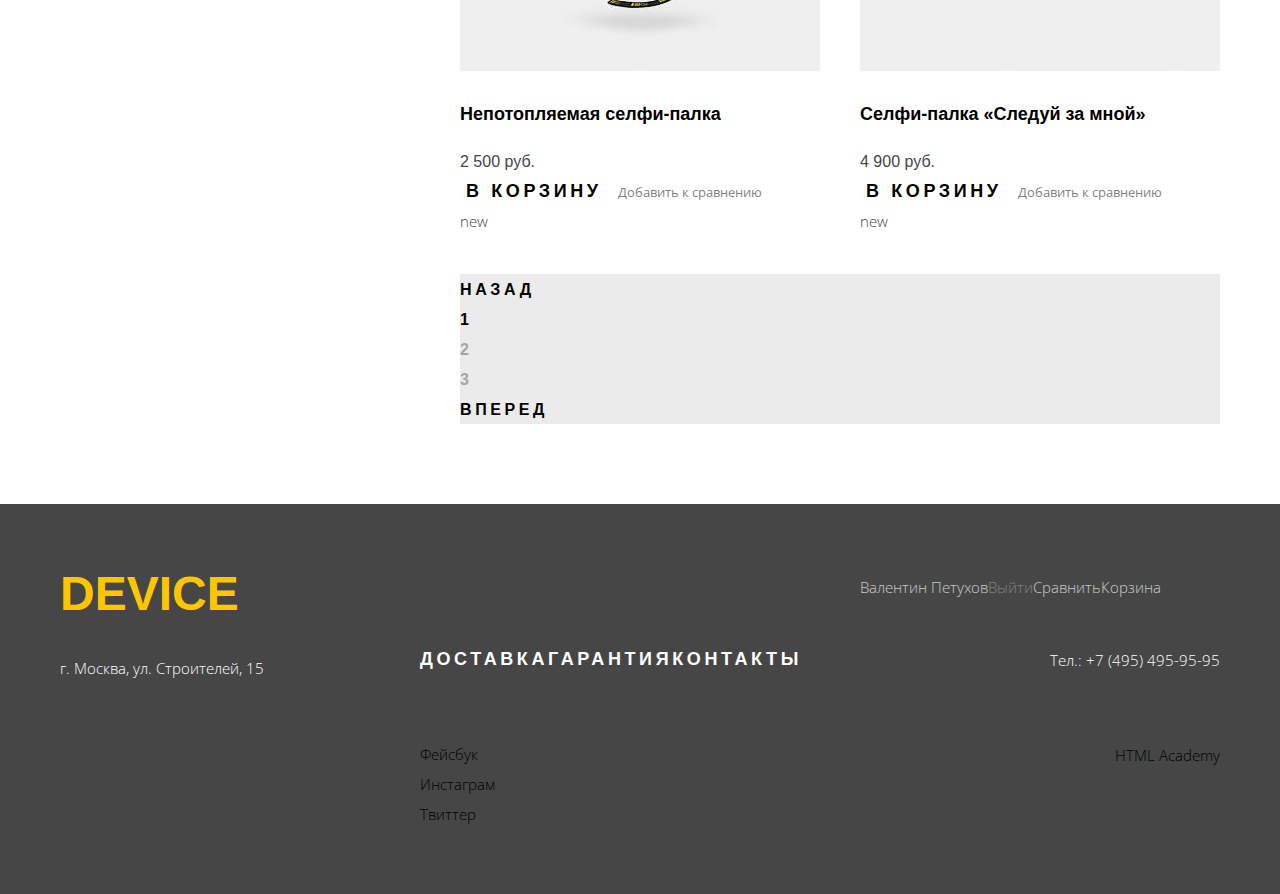
==== commit f60854c4: "Сделал сетки" ====
--- a/catalog.html
+++ b/catalog.html
@@ -4,14 +4,15 @@
 <head>
     <meta charset="utf-8">
     <title>Каталог интернет-магазина «Девайс»</title>
-    <link href="https://fonts.googleapis.com/css?family=Open+Sans:300,400&display=swap&subset=cyrillic" rel="stylesheet">
+    <link href="https://fonts.googleapis.com/css?family=Open+Sans:300,400&display=swap&subset=cyrillic"
+        rel="stylesheet">
     <link href="css/normalize.css" rel="stylesheet">
     <link href="css/style.css" rel="stylesheet">
 </head>
 
 <body class="inner-page">
     <header class="main-header">
-        <nav class="main-navigation">
+        <nav class="main-navigation inner-page">
             <a class="main-header-logo" href="#">
                 Device
             </a>
@@ -21,7 +22,7 @@
                     <input class="search-icon-user" id="search" type="text" name="search" placeholder="Поиск по сайту">
                     <a href="#" class="btn-search visually-hidden">Найти</a>
                 </li>
-              
+
                 <li class="profile">
                     <a class="profile-link" href="profile.html">Валентин Петухов</a>
                 </li>
@@ -35,7 +36,7 @@
                     <a class="cart-link" href="cart.html">Корзина</a>
                 </li>
             </ul>
-            <ul class="site-navigation">
+            <ul class="site-navigation inner-page">
                 <li>
                     <a href="shop.html">Каталог товаров</a>
                 </li>
@@ -75,244 +76,252 @@
         </nav>
     </header>
     <main class="container">
-
-        <h1 class="name-page">Моноподы для селфи</h1>
-        <ul class="breadcrumbs">
-            <li>
-                <a href="index.html">Главная</a>
-            </li>
-            <li>
-                <a href="#">Каталог товаров</a>
-            </li>
-            <li class="breadcrumbs-current">
-                Моноподы для селфи
-            </li>
-
-        </ul>
-        <section class="filter">
-            <h2 class="visually-hidden">Фильтр товаров</h2>
-            <span class="filter-name">Фильтр:</span>
-            <form class="filter" method="get" action="https://echo.htmlacademy.ru">
-                <fieldset>
-                    <legend>Стоимость</legend>
-                    <input type="range" min="0" max="100" step="1" value="50">
-                </fieldset>
-                <fieldset>
-                    <legend>Цвет:</legend>
-                    <ul class="color-list">
-                        <li class="color-option">
-                            <input class="visually-hidden filter-input filter-input-checkbox" type="checkbox"
-                                name="black" id="black" checked>
-                            <label for="black">Черный</label>
-                        </li>
-                        <li class="color-option">
-                            <input class="visually-hidden filter-input filter-input-checkbox" type="checkbox"
-                                name="white" id="white">
-                            <label for="white">Белый</label>
-                        </li>
-                        <li class="color-option">
-                            <input class="visually-hidden filter-input filter-input-checkbox" type="checkbox"
-                                name="blue" id="blue" checked>
-                            <label for="blue">Синий</label>
-                        </li>
-                        <li class="color-option">
-                            <input class="visually-hidden filter-input filter-input-checkbox" type="checkbox"
-                                name="red" id="red" checked>
-                            <label for="red">Красный</label>
-                        </li>
-                        <li class="color-option">
-                            <input class="visually-hidden filter-input filter-input-checkbox" type="checkbox"
-                                name="pink" id="pink">
-                            <label for="pink">Розовый</label>
-                        </li>
-                       
-                    </ul>
-                </fieldset>
-                <fieldset>
-                    <legend>Bluetooth</legend>
-                    <ul class="bluetooth-list">
-                        <li class="bluetooth-option">
-                            <input class="visually-hidden filter-input filter-input-radio" type="radio"
-                                name="bluetooth" value="yes" id="bluetooth-yes" checked>
-                            <label for="bluetooth-yes">Есть</label>
-                        </li>
-                        <li class="bluetooth-option">
-                            <input class="visually-hidden filter-input filter-input-radio" type="radio"
-                                name="bluetooth" value="no" id="bluetooth-no">
-                            <label for="bluetooth-no">Нет</label>
-                        </li>
-                      
-                    </ul>
-                </fieldset>
-                <button type="submit" class="filter-button btn">Показать</button>
-            </form>
-           
-        </section>
-
-        <section class="catalog">
-            <h2 class="visually-hidden">Список моноподов</h2>
-            <div class="navigation">
-                <span class="sort-name">Сортировка:</span>
-                <a href="#" class="active">По цене</a>
-                <a href="#">По типу</a>
-                <a href="#">По популярности</a>
+        <div class="title-and-breadcrumbs">
+            <h1 class="name-page">Моноподы для селфи</h1>
+            <ul class="breadcrumbs">
+                <li>
+                    <a href="index.html">Главная</a>
+                </li>
+                <li>
+                    <a href="#">Каталог товаров</a>
+                </li>
+                <li class="breadcrumbs-current">
+                    Моноподы для селфи
+                </li>
+            </ul>
+        </div>
+        <div class="catalog-columns">
+            <section class="filter">
+                <h2 class="visually-hidden">Фильтр товаров</h2>
+                <span class="filter-name">Фильтр:</span>
+                <div class="form">
+                <form class="filter" method="get" action="https://echo.htmlacademy.ru">
+                    <fieldset>
+                        <legend>Стоимость</legend>
+                        <input type="range" min="0" max="100" step="1" value="50">
+                    </fieldset>
+                    <fieldset>
+                        <legend>Цвет:</legend>
+                        <ul class="color-list">
+                            <li class="color-option">
+                                <input class="visually-hidden filter-input filter-input-checkbox" type="checkbox"
+                                    name="black" id="black" checked>
+                                <label for="black">Черный</label>
+                            </li>
+                            <li class="color-option">
+                                <input class="visually-hidden filter-input filter-input-checkbox" type="checkbox"
+                                    name="white" id="white">
+                                <label for="white">Белый</label>
+                            </li>
+                            <li class="color-option">
+                                <input class="visually-hidden filter-input filter-input-checkbox" type="checkbox"
+                                    name="blue" id="blue" checked>
+                                <label for="blue">Синий</label>
+                            </li>
+                            <li class="color-option">
+                                <input class="visually-hidden filter-input filter-input-checkbox" type="checkbox"
+                                    name="red" id="red" checked>
+                                <label for="red">Красный</label>
+                            </li>
+                            <li class="color-option">
+                                <input class="visually-hidden filter-input filter-input-checkbox" type="checkbox"
+                                    name="pink" id="pink">
+                                <label for="pink">Розовый</label>
+                            </li>
+
+                        </ul>
+                    </fieldset>
+                    <fieldset>
+                        <legend>Bluetooth</legend>
+                        <ul class="bluetooth-list">
+                            <li class="bluetooth-option">
+                                <input class="visually-hidden filter-input filter-input-radio" type="radio"
+                                    name="bluetooth" value="yes" id="bluetooth-yes" checked>
+                                <label for="bluetooth-yes">Есть</label>
+                            </li>
+                            <li class="bluetooth-option">
+                                <input class="visually-hidden filter-input filter-input-radio" type="radio"
+                                    name="bluetooth" value="no" id="bluetooth-no">
+                                <label for="bluetooth-no">Нет</label>
+                            </li>
+
+                        </ul>
+                    </fieldset>
+                    <button type="submit" class="filter-button btn">Показать</button>
+                </form>
             </div>
-
-            <ul class="catalog-list">
-                <li class="catalog-item">
-                    <p class="catalog-item-image">
-                        <img src="img/item-1.jpg" width="360" height="380" alt="Любительская селфи-палка">
-                    </p>
-                    <h3 class="catalog-category">
-                        <a href="catalog-item.html">
-                            Любительская селфи-палка
-                        </a>
-                    </h3>
-                    <span class="catalog-item-price">
-                        <b class="item-price">500 руб.</b>
-                    </span>
-                    <div class="visually-hidden">
-                        <button class="btn">В корзину</button>
-                        <button class="add-to-comparison">Добавить к сравнению</button>
-                    </div>
-                    <div class="new-item visually-hidden">
-                        <span>new</span>
-                    </div>
-                </li>
-                <li class="catalog-item">
-                    <p class="catalog-item-image">
-                        <img src="img/item-2.jpg" width="360" height="380" alt="Профессиональная селфи-палка">
-                    </p>
-                    <h3 class="catalog-category">
-                        <a href="catalog-item.html">
-                            Профессиональная селфи-палка
-                        </a>
-                    </h3>
-                    <span class="catalog-item-price">
-                        <b class="item-price">1 500 руб.</b>
-                    </span>
-                    <div class="visually-hidden">
-                        <button class="btn">В корзину</button>
-                        <button class="add-to-comparison">Добавить к сравнению</button>
-                    </div>
-                    <div class="new-item visually-hidden">
-                        <span>new</span>
-                    </div>
-                </li>
-                <li class="catalog-item">
-                    <p class="catalog-item-image">
-                        <img src="img/item-3.jpg" width="360" height="380" alt="Непотопляемая селфи-палка">
-                    </p>
-                    <h3 class="catalog-category">
-                        <a href="catalog-item.html">
-                            Непотопляемая селфи-палка
-                        </a>
-                    </h3>
-                    <span class="catalog-item-price">
-                        <b class="item-price">2 500 руб.</b>
-                    </span>
-                    <div class="visually-hidden">
-                        <button class="btn">В корзину</button>
-                        <button class="add-to-comparison">Добавить к сравнению</button>
-                    </div>
-                    <div class="new-item visually-hidden">
-                        <span>new</span>
-                    </div>
-                </li>
-                <li class="catalog-item">
-                    <p class="catalog-item-image">
-                        <img src="img/item-4.jpg" width="360" height="380" alt="Селфи-палка «Следуй за мной»">
-                    </p>
-                    <h3 class="catalog-category">
-                        <a href="catalog-item.html">
-                            Селфи-палка «Следуй за мной»
-                        </a>
-                    </h3>
-                    <span class="catalog-item-price">
-                        <b class="item-price">4 900 руб.</b>
-                    </span>
-                    <div class="visually-hidden">
-                        <button class="btn">В корзину</button>
-                        <button class="add-to-comparison">Добавить к сравнению</button>
-                    </div>
-                    <div class="new-item">
-                        <span>new</span>
-                    </div>
-                </li>
-
-            </ul>
-            <ul class="pagination-list">
-                <li class="pagination-item">
-                    <a href="#" class="pagination-btn">Назад</a>
-                </li>
-                <li class="pagination-item pagination-item-current">
-                    <a href="#" class="page-number active">1</a>
-                </li>
-                <li class="pagination-item">
-                    <a href="#" class="page-number">2</a>
-                </li>
-                <li class="pagination-item">
-                    <a href="#" class="page-number">3</a>
-                </li>
-                <li class="pagination-item">
-                    <a href="#" class="pagination-btn">Вперед</a>
-                </li>
-            </ul>
-        </section>
-
+            </section>
+
+            <section class="catalog">
+                <h2 class="visually-hidden">Список моноподов</h2>
+                <div class="navigation">
+                    <span class="sort-name">Сортировка:</span>
+                    <a href="#" class="active">По цене</a>
+                    <a href="#">По типу</a>
+                    <a href="#">По популярности</a>
+                </div>
+
+                <ul class="catalog-list">
+                    <li class="catalog-item">
+                        <p class="catalog-item-image">
+                            <img src="img/item-1.jpg" width="360" height="380" alt="Любительская селфи-палка">
+                        </p>
+                        <h3 class="catalog-category">
+                            <a href="catalog-item.html">
+                                Любительская селфи-палка
+                            </a>
+                        </h3>
+                        <span class="catalog-item-price">
+                            <b class="item-price">500 руб.</b>
+                        </span>
+                        <div class="visually-hidden">
+                            <button class="btn">В корзину</button>
+                            <button class="add-to-comparison">Добавить к сравнению</button>
+                        </div>
+                        <div class="new-item visually-hidden">
+                            <span>new</span>
+                        </div>
+                    </li>
+                    <li class="catalog-item">
+                        <p class="catalog-item-image">
+                            <img src="img/item-2.jpg" width="360" height="380" alt="Профессиональная селфи-палка">
+                        </p>
+                        <h3 class="catalog-category">
+                            <a href="catalog-item.html">
+                                Профессиональная селфи-палка
+                            </a>
+                        </h3>
+                        <span class="catalog-item-price">
+                            <b class="item-price">1 500 руб.</b>
+                        </span>
+                        <div class="visually-hidden">
+                            <button class="btn">В корзину</button>
+                            <button class="add-to-comparison">Добавить к сравнению</button>
+                        </div>
+                        <div class="new-item visually-hidden">
+                            <span>new</span>
+                        </div>
+                    </li>
+                    <li class="catalog-item">
+                        <p class="catalog-item-image">
+                            <img src="img/item-3.jpg" width="360" height="380" alt="Непотопляемая селфи-палка">
+                        </p>
+                        <h3 class="catalog-category">
+                            <a href="catalog-item.html">
+                                Непотопляемая селфи-палка
+                            </a>
+                        </h3>
+                        <span class="catalog-item-price">
+                            <b class="item-price">2 500 руб.</b>
+                        </span>
+                        <div class="visually-hidden">
+                            <button class="btn">В корзину</button>
+                            <button class="add-to-comparison">Добавить к сравнению</button>
+                        </div>
+                        <div class="new-item visually-hidden">
+                            <span>new</span>
+                        </div>
+                    </li>
+                    <li class="catalog-item">
+                        <p class="catalog-item-image">
+                            <img src="img/item-4.jpg" width="360" height="380" alt="Селфи-палка «Следуй за мной»">
+                        </p>
+                        <h3 class="catalog-category">
+                            <a href="catalog-item.html">
+                                Селфи-палка «Следуй за мной»
+                            </a>
+                        </h3>
+                        <span class="catalog-item-price">
+                            <b class="item-price">4 900 руб.</b>
+                        </span>
+                        <div class="visually-hidden">
+                            <button class="btn">В корзину</button>
+                            <button class="add-to-comparison">Добавить к сравнению</button>
+                        </div>
+                        <div class="new-item">
+                            <span>new</span>
+                        </div>
+                    </li>
+
+                </ul>
+                <ul class="pagination-list">
+                    <li class="pagination-item">
+                        <a href="#" class="pagination-btn">Назад</a>
+                    </li>
+                    <li class="pagination-item pagination-item-current">
+                        <a href="#" class="page-number active">1</a>
+                    </li>
+                    <li class="pagination-item">
+                        <a href="#" class="page-number">2</a>
+                    </li>
+                    <li class="pagination-item">
+                        <a href="#" class="page-number">3</a>
+                    </li>
+                    <li class="pagination-item">
+                        <a href="#" class="pagination-btn">Вперед</a>
+                    </li>
+                </ul>
+            </section>
+        </div>
     </main>
     <footer class="main-footer">
-        <div class="footer-contacts">
-            <a href="#" class="footer-logo">Device</a> 
-            <span>г. Москва, ул. Строителей, 15</span> 
-            <span>Тел.: +7 (495) 495-95-95</span>
+        <div class="container">
+            <div class="footer-column-1">
+                <a href="#" class="footer-logo">Device</a>
+                <span>г. Москва, ул. Строителей, 15</span>
+            </div>
+
+            <div class="footer-column-2">
+                <nav class="additional-navigation">
+                    <ul class="site-navigation">
+                        <li>
+                            <a href="">Доставка</a>
+                        </li>
+                        <li>
+                            <a href="">Гарантия</a>
+                        </li>
+                        <li>
+                            <a href="">Контакты</a>
+                        </li>
+                    </ul>
+                </nav>
+                <div class="footer-social">
+                    <ul>
+                        <li>
+                            <a class="social-button" href="#">Фейсбук</a>
+                        </li>
+                        <li>
+                            <a class="social-button" href="#">Инстаграм</a>
+                        </li>
+                        <li>
+                            <a class="social-button" href="#">Твиттер</a>
+                        </li>
+                    </ul>
+                </div>
+            </div>
+            <div class="footer-column-3">
+                <nav class="additional-navigation">
+                    <ul class="user-navigation footer-links">
+                        <li class="profile">
+                            <a class="profile-link" href="profile.html">Валентин Петухов</a>
+                        </li>
+                        <li class="exit">
+                            <a class="exit-link" href="exit.html">Выйти</a>
+                        </li>
+                        <li class="compare">
+                            <a class="compare-link" href="compare.html">Сравнить</a>
+                        </li>
+                        <li class="cart">
+                            <a class="cart-link" href="cart.html">Корзина</a>
+                        </li>
+                    </ul>
+                </nav>
+                <span>Тел.: +7 (495) 495-95-95</span>
+                <p class="footer-copyright">
+                    <a class="button" href="https://htmlacademy.ru">HTML Academy</a>
+                </p>
+            </div>
         </div>
-        <nav class="additional-navigation">
-            <ul class="site-navigation">
-                <li>
-                    <a href="">Доставка</a>
-                </li>
-                <li>
-                    <a href="">Гарантия</a>
-                </li>
-                <li>
-                    <a href="">Контакты</a>
-                </li>
-            </ul>
-            <ul class="user-navigation footer-links">
-
-                <li class="profile">
-                    <a class="profile-link" href="profile.html">Валентин Петухов</a>
-                </li>
-                <li class="exit">
-                    <a class="exit-link" href="exit.html">Выйти</a>
-                </li>
-                <li class="compare">
-                    <a class="compare-link" href="compare.html">Сравнить</a>
-                </li>
-                <li class="cart">
-                    <a class="cart-link" href="cart.html">Корзина</a>
-                </li>
-            </ul>
-        </nav>
-
-        <div class="footer-social">
-            <ul>
-                <li>
-                    <a class="social-button" href="#">Фейсбук</a>
-                </li>
-                <li>
-                    <a class="social-button" href="#">Инстаграм</a>
-                </li>
-                <li>
-                    <a class="social-button" href="#">Твиттер</a>
-                </li>
-            </ul>
-        </div>
-
-        <p class="footer-copyright">
-            <a class="button" href="https://htmlacademy.ru">HTML Academy</a>
-        </p>
     </footer>
 </body>
 
--- a/css/style.css
+++ b/css/style.css
@@ -29,7 +29,19 @@
   text-decoration: none;
   color: #000000;
 }
-
+.container {
+  width: 1160px;
+  margin: 0 auto;
+  padding: 0 20px;
+  
+}
+
+.main-navigation {
+  background-color: #f7e296;
+  width: 1040px;
+  padding: 0 60px;
+  margin: 0 auto;
+}
 .main-header-logo,
 .footer-logo {
   font-family: "Gilroy", Arial, sans-serif;
@@ -38,8 +50,139 @@
   font-weight: 800;
   color: #000000;
   text-transform: uppercase;
-
-}
+  display: block;
+}
+.main-header-logo {
+  width: 165px;
+  margin-top: 20px;
+  margin-bottom: 35px;
+}
+.user-navigation,
+.site-navigation,
+.catalog-navigation {
+  margin: 0;
+  padding: 0;
+}
+.user-navigation {
+  margin-bottom: 48px;
+  display: flex;
+  
+}
+.site-navigation {
+  margin-bottom: 60px;
+  display: flex;
+}
+.catalog-navigation {
+  display: none;
+}
+.slide-1,
+.slide-2,
+.slide-3 {
+  display: flex;
+}
+.slide-1 div:first-of-type {
+  width: 384px;
+  margin-left: 80px;
+  margin-right: 120px;
+}
+.slide-1 div:last-of-type {
+  width: 500px;
+  padding-top: 80px;
+  
+}
+.slide-1 .slogan-title {
+  display: block;
+  margin-bottom: 30px;
+}
+.slide-1 p {
+  margin: 0;
+  margin-bottom: 55px;
+  padding: 0;
+
+}
+.slide-1 .btn {
+  display: block;
+  width: 220px;
+  text-align: center;
+  margin-bottom: 65px;
+}
+.slide-1 td {
+  padding-right: 80px;
+}
+.slide-1 td:last-of-type {
+  padding-right: 0;
+}
+
+.slide-2 div:first-of-type {
+  width: 360px;
+  margin-left: 100px;
+  margin-right: 140px;
+}
+.slide-2 div:last-of-type {
+  width: 480px;
+  padding-top: 80px;
+  
+}
+.slide-2 .slogan-title {
+  display: block;
+  margin-bottom: 30px;
+}
+.slide-2 p {
+  margin: 0;
+  margin-bottom: 55px;
+  padding: 0;
+
+}
+.slide-2 .btn {
+  display: block;
+  width: 220px;
+  text-align: center;
+  margin-bottom: 65px;
+}
+
+
+.slide-3 div:first-of-type {
+  width: 560px;
+  
+  margin-right: 40px;
+}
+.slide-3 div:last-of-type {
+  width: 500px;
+  padding-top: 20px;
+  
+}
+.slide-3 .slogan-title {
+  display: block;
+  margin-bottom: 30px;
+}
+.slide-3 p {
+  margin: 0;
+  margin-bottom: 55px;
+  padding: 0;
+
+}
+.slide-3 .btn {
+  display: block;
+  width: 220px;
+  text-align: center;
+  margin-bottom: 65px;
+}
+.slide-3 td {
+  padding-right: 47px;
+}
+.slide-3 td:last-of-type {
+  padding-right: 0;
+}
+.slider table {
+  margin-bottom: 115px;
+}
+.item-number {
+  position: absolute;
+  top: 220px;
+  right: 60px;
+}
+
+
 .main-header-logo:hover,
 .search-icon-user:hover,
 .user-navigation a:hover,
@@ -116,6 +259,185 @@
   letter-spacing: 3.6px;
   text-transform: uppercase;
 }
+.categories-list {
+  margin: 0;
+  padding: 0;
+  display: flex;
+  justify-content: space-between;
+  margin-bottom: 175px;
+}
+.categories-item {
+  width: 160px;
+}
+.services-wrapper{
+  display: flex;
+  padding-bottom: 150px;
+  margin-bottom: 105px;
+  background-color: #e5e5e5;
+}
+.services-wrapper .info-header {
+  width: 300px;
+  margin-right: 100px;
+}
+.info-header ul {
+  list-style: none;
+  padding: 0;
+  margin: 0;
+  width: 160px;
+  text-align: center;
+}
+.info-header li {
+  margin-bottom: 45px;
+}
+.info-header li:last-of-type {
+  margin-bottom: 0;
+}
+.info-header button {
+  background-color: transparent;
+  margin: 0;
+  padding: 0;
+}
+.services-wrapper .description-title {
+  display: block;
+  margin-bottom: 40px;
+}
+.services-wrapper p {
+  width: 460px;
+  margin: 0;
+  padding: 0;
+}
+.services-wrapper div:nth-of-type(3),
+.services-wrapper div:nth-of-type(4) {
+  display: none;
+}
+.logotypes-list {
+  display: flex;
+  justify-content: space-between;
+  margin: 0;
+  padding: 0;
+  margin-bottom: 150px;
+}
+.columns {
+  display: flex;
+  justify-content: space-between;
+  margin-bottom: 90px;
+}
+.columns span {
+  display: block;
+  margin-bottom: 55px;
+}
+.columns p {
+  margin: 0;
+  padding: 0;
+
+}
+.about-us {
+  width: 480px;
+}
+.about-us p:first-of-type {
+  margin-bottom: 35px;
+}
+.about-us p:last-of-type {
+  margin-bottom: 70px;
+}
+.columns ul {
+  margin: 0;
+  padding: 0;
+}
+.transport-company li:first-of-type,
+.transport-company li:nth-of-type(2) {
+  margin-bottom: 8px;
+}
+.transport-company li:last-of-type {
+  margin-bottom: 65px;
+}
+.columns h2 {
+  margin: 0;
+  padding: 0;
+  margin-bottom: 55px;
+}
+.contacts {
+  width: 560px;
+}
+.contacts p {
+  margin-bottom: 35px;
+}
+.contacts img {
+  margin-bottom: 80px;
+}
+.columns button {
+  margin: 0;
+  padding: 0;
+}
+.main-footer .container {
+  display: flex;
+  padding-bottom: 65px;
+}
+.footer-column-1 {
+  width: 260px;
+  padding-top: 66px;
+  margin-right: 100px;
+}
+.footer-column-1 a {
+margin-bottom: 35px;
+}
+.footer-column-2 {
+  width: 440px;
+  padding-top: 140px;
+  
+}
+.footer-column-2 .additional-navigation {
+  margin-bottom: 65px;
+}
+
+.footer-column-2 .site-navigation,
+.footer-social ul {
+  margin: 0;
+  padding: 0;
+}
+.footer-column-3 {
+  width: 360px;
+  padding-top: 65px;
+  text-align: right;
+}
+.footer-column-3 .user-navigation {
+  margin: 0;
+  padding: 0;
+}
+.footer-column-3 nav {
+  margin-bottom: 40px;
+}
+.footer-column-3 span {
+  display: block;
+  margin-bottom: 65px;
+}
+.footer-column-3 p{
+  margin: 0;
+  padding: 0;
+  
+}
+ul.inner-page {
+  margin: 0;
+  padding: 0;
+}
+nav.inner-page {
+  padding-bottom: 50px;
+  margin-bottom: 50px;
+}
+.title-and-breadcrumbs {
+  padding-left: 60px;
+}
+.name-page {
+margin: 0;
+margin-bottom: 35px;
+padding: 0;
+
+}
+.breadcrumbs {
+  margin:0;
+  margin-bottom: 50px;
+  padding:0;
+}
 .breadcrumbs a,
 .breadcrumbs li:last-child {
   font-size: 14px;
@@ -126,6 +448,17 @@
 .breadcrumbs a:active {
   opacity: 0.1;
 }
+.catalog-columns {
+  display: flex;
+  justify-content: space-between;
+  padding-left: 60px;
+  margin-bottom: 80px;
+}
+.filter {
+  width: 268px;
+ 
+  
+}
 .filter-name,
 .sort-name {
   font-size: 16px;
@@ -133,6 +466,9 @@
 }
 .filter-name {
   background-color: #dcdcdc;
+  display: block;
+  padding: 25px 0;
+  
 }
 .filter fieldset {
   border: none;
@@ -145,9 +481,39 @@
 }
 form.filter {
   background-color: #eeeeee;
+  padding: 0;
+  padding-top: 85px;
+}
+form fieldset:first-of-type {
+  padding: 0;
+  margin: 0;
+ 
+}
+form fieldset:nth-of-type(2) {
+  padding: 0;
+  margin: 0;
+  
+}
+form fieldset:last-of-type {
+  padding: 0;
+  margin: 0;
+  
+}
+.color-list,
+.bluetooth-list {
+  padding: 0;
+  margin: 0;
 }
 .filter-button {
   background-color: transparent;
+  margin: 0;
+  padding: 0;
+  text-align: center;
+  width: 200px;
+}
+.sort-name {
+  display: inline-block;
+  padding: 24px 0;
 }
 .navigation a {
   font-size: 14px;
@@ -155,10 +521,35 @@
   font-weight: 400;
  
 }
-
+.catalog {
+  width: 760px;
+}
+.catalog-item {
+  width: 360px;
+  margin-right: 40px;
+  margin-bottom: 50px;
+}
+.catalog-item:nth-child(2n) {
+  margin-right: 0;
+}
+.catalog-list li:nth-of-type(3),
+.catalog-list li:last-of-type {
+  margin-bottom: 38px;
+}
+.catalog-list {
+  display: flex;
+  flex-wrap: wrap;
+  margin: 0;
+  padding: 0;
+}
 .catalog .navigation,
 .pagination-list {
   background-color: #ebebeb;
+}
+.pagination-list {
+  width: 760px;
+  margin: 0;
+  padding: 0;
 }
 .item-number {
   font-family: "Gilroy", Arial, sans-serif;
@@ -166,6 +557,7 @@
   line-height: 179.2px;
   font-weight: 800;
   color: #ffffff;
+  
 }
 .slogan-title,
 .description-title,
@@ -220,6 +612,8 @@
   font-weight: 800;
   text-transform: none;
   letter-spacing: normal;
+  margin: 0;
+  padding: 0;
 }
 button {
   background-color: #ffffff;
@@ -405,372 +799,3 @@
   color: transparent;
 }
 
-
-
-
-/* Код с барбершопа, чтобы была возможность подглядывать
-.inner-page {
-  color: #000000;
-
-  background-color: #f9f6f3;
-  background-image: url("../img/pattern-light.jpg");
-  background-position: 0 0;
-  background-repeat: repeat;
-}
-
-a {
-  text-decoration: none;
-}
-
-.button {
-  font: inherit;
-
-  text-align: center;
-  color: #ffffff;
-  vertical-align: middle;
-  text-transform: uppercase;
-
-  background-color: #000000;
-  border: none;
-}
-
-.button:hover,
-.button:focus,
-.button:active {
-  background-color: #663d15;
-}
-
-.main-navigation {
-  font-size: 16px;
-  line-height: 20px;
-  color: #ffffff;
-
-  background-color: #000000;
-}
-
-.site-navigation,
-.user-navigation {
-  list-style: none;
-}
-
-.site-navigation a,
-.user-navigation a {
-  color: #ffffff;
-}
-
-.site-navigation a:hover,
-.site-navigation a:focus,
-.user-navigation a:hover,
-.user-navigation a:focus {
-  background-color: #242424;
-}
-
-.features-list {
-  list-style: none;
-}
-
-.feature-item {
-  text-align: center;
-}
-
-.feature-item h3 {
-  font-size: 30px;
-  line-height: 42px;
-}
-
-.index-columns {
-  color: #000000;
-
-  background-color: #f8f5f2;
-  background-image: url("../img/pattern-light.jpg");
-  background-position: 0 0;
-  background-repeat: repeat;
-}
-
-.index-columns h2 {
-  font-size: 30px;
-  line-height: 42px;
-}
-
-.news-list {
-  list-style: none;
-}
-
-.news-item time {
-  text-transform: none;
-}
-
-.gallery-content {
-  background-color: #cccccc;
-  border: 7px solid #ffffff;
-}
-
-.appointment-item input {
-  font: inherit;
-
-  background-color: transparent;
-  border: 2px solid #000000;
-}
-
-.appointment-item input:focus {
-  border-color: #663d15;
-}
-
-.page-title {
-  font-size: 30px;
-  line-height: 42px;
-}
-.slogan {
-  font-size: 48px;
-  line-height: 48px;
-}
-.means h2,
-.price h2,
-.about-us h2 {
-  font-size: 24px;
-  line-height: 30px;
-}
-
-.breadcrumbs {
-  list-style: none;
-}
-
-.breadcrumbs a {
-  color: #000000;
-}
-
-.breadcrumbs a:hover,
-.breadcrumbs a:focus {
-  text-decoration: underline;
-}
-
-.breadcrumbs-current {
-  color: #aba9a7;
-}
-
-.filter fieldset {
-  border: none;
-}
-
-.filter legend {
-  font-size: 24px;
-  line-height: 30px;
-}
-
-.means ul {
-  list-style: none;
-}
-.filter ul {
-  list-style: none;
-  line-height: 18px;
-}
-
-.price table {
-  border-collapse: collapse;
-  width: 100%;
-  background-color: #f9f6f3;
-}
-.price td {
-  border: 2px solid black;
-}
-.price .sum{
-  text-align: center;
-}
-
-.filter-input:hover + label,
-.filter-input:focus + label {
-  color: #663d15;
-}
-
-.filter-input:disabled + label {
-  color: #000000;
-
-  opacity: 0.5;
-}
-
-.catalog-list {
-  list-style: none;
-}
-
-.catalog-item {
-  background-color: #f8f8f8;
-  box-shadow: 0 0 10px rgba(0, 0, 0, 0.1);
-}
-
-.catalog-item:hover {
-  box-shadow: 0 0 10px rgba(0, 0, 0, 0.2);
-}
-
-.catalog-item a {
-  color: #000000;
-}
-
-.catalog-item h3 {
-  font-size: 14px;
-  line-height: 18px;
-}
-
-.catalog-category {
-  text-transform: none;
-}
-
-.catalog-item-price b {
-  font-size: 14px;
-  line-height: 20px;
-  text-align: center;
-
-  background-color: #e5e5e5;
-}
-
-.catalog-item-price .button {
-  line-height: 20px;
-  color: #ffffff;
-}
-
-.pagination-list {
-  list-style: none;
-}
-
-.pagination-item a {
-  color: #ffffff;
-
-  background-color: #000000;
-}
-
-.pagination-item a:hover,
-.pagination-item a:focus,
-.pagination-item a:active {
-  background-color: #663d15;
-}
-
-.pagination-item-current a {
-  color: #000000;
-
-  background-color: #ffffff;
-}
-
-.pagination-item-current a:hover,
-.pagination-item-current a:focus,
-.pagination-item-current a:active {
-  color: #000000;
-
-  background-color: #ffffff;
-}
-
-.product-photo-preview {
-  list-style: none;
-}
-
-.product-photo-preview li {
-  box-shadow: 0 0 10px 2px rgba(0, 0, 0, 0.1);
-}
-
-.product-photo-full {
-  box-shadow: 0 0 10px 2px rgba(0, 0, 0, 0.1);
-}
-
-.product-article {
-  text-align: right;
-  color: #aeaeae;
-}
-
-.product-price b {
-  line-height: 20px;
-  text-align: center;
-
-  background-color: #e5e5e5;
-}
-
-.product-info h3 {
-  font-size: 24px;
-  line-height: 30px;
-}
-
-.product-info ul {
-  list-style: none;
-}
-
-.main-footer {
-  color: #ffffff;
-
-  background-color: #212121;
-  background-image: url("../img/pattern-dark.jpg");
-  background-position: 0 0;
-  background-repeat: repeat;
-}
-
-.footer-contacts a {
-  color: #ffffff;
-  text-decoration: underline;
-}
-
-.footer-contacts a:hover,
-.footer-contacts a:focus {
-  text-decoration: none;
-}
-
-.footer-social {
-  text-align: center;
-}
-
-.footer-social ul {
-  list-style: none;
-}
-
-.social-button {
-  color: #ffffff;
-}
-
-.footer-copyright {
-  text-align: center;
-}
-
-.footer-copyright .button:hover,
-.footer-copyright .button:focus {
-  color: #000000;
-
-  background-color: #ffffff;
-}
-
-.modal {
-  color: #000000;
-
-  background-color: #f8f3f0;
-  background-image: url("../img/pattern-light.jpg");
-  background-position: 0 0;
-  background-repeat: repeat;
-}
-
-.modal h2 {
-  font-size: 30px;
-  line-height: 42px;
-}
-
-.login-form input[type="text"],
-.login-form input[type="password"] {
-  font: inherit;
-  color: #000000;
-  text-transform: uppercase;
-
-  background-color: #f9f6f3;
-  border: 2px solid #000000;
-}
-
-.login-form input:focus {
-  border-color: #663d15;
-}
-
-.login-checkbox:hover,
-.login-checkbox:focus {
-  color: #663d15;
-}
-
-.restore {
-  color: #000000;
-  text-decoration: underline;
-}
-
-.restore:hover,
-.restore:focus {
-  text-decoration: none;
-}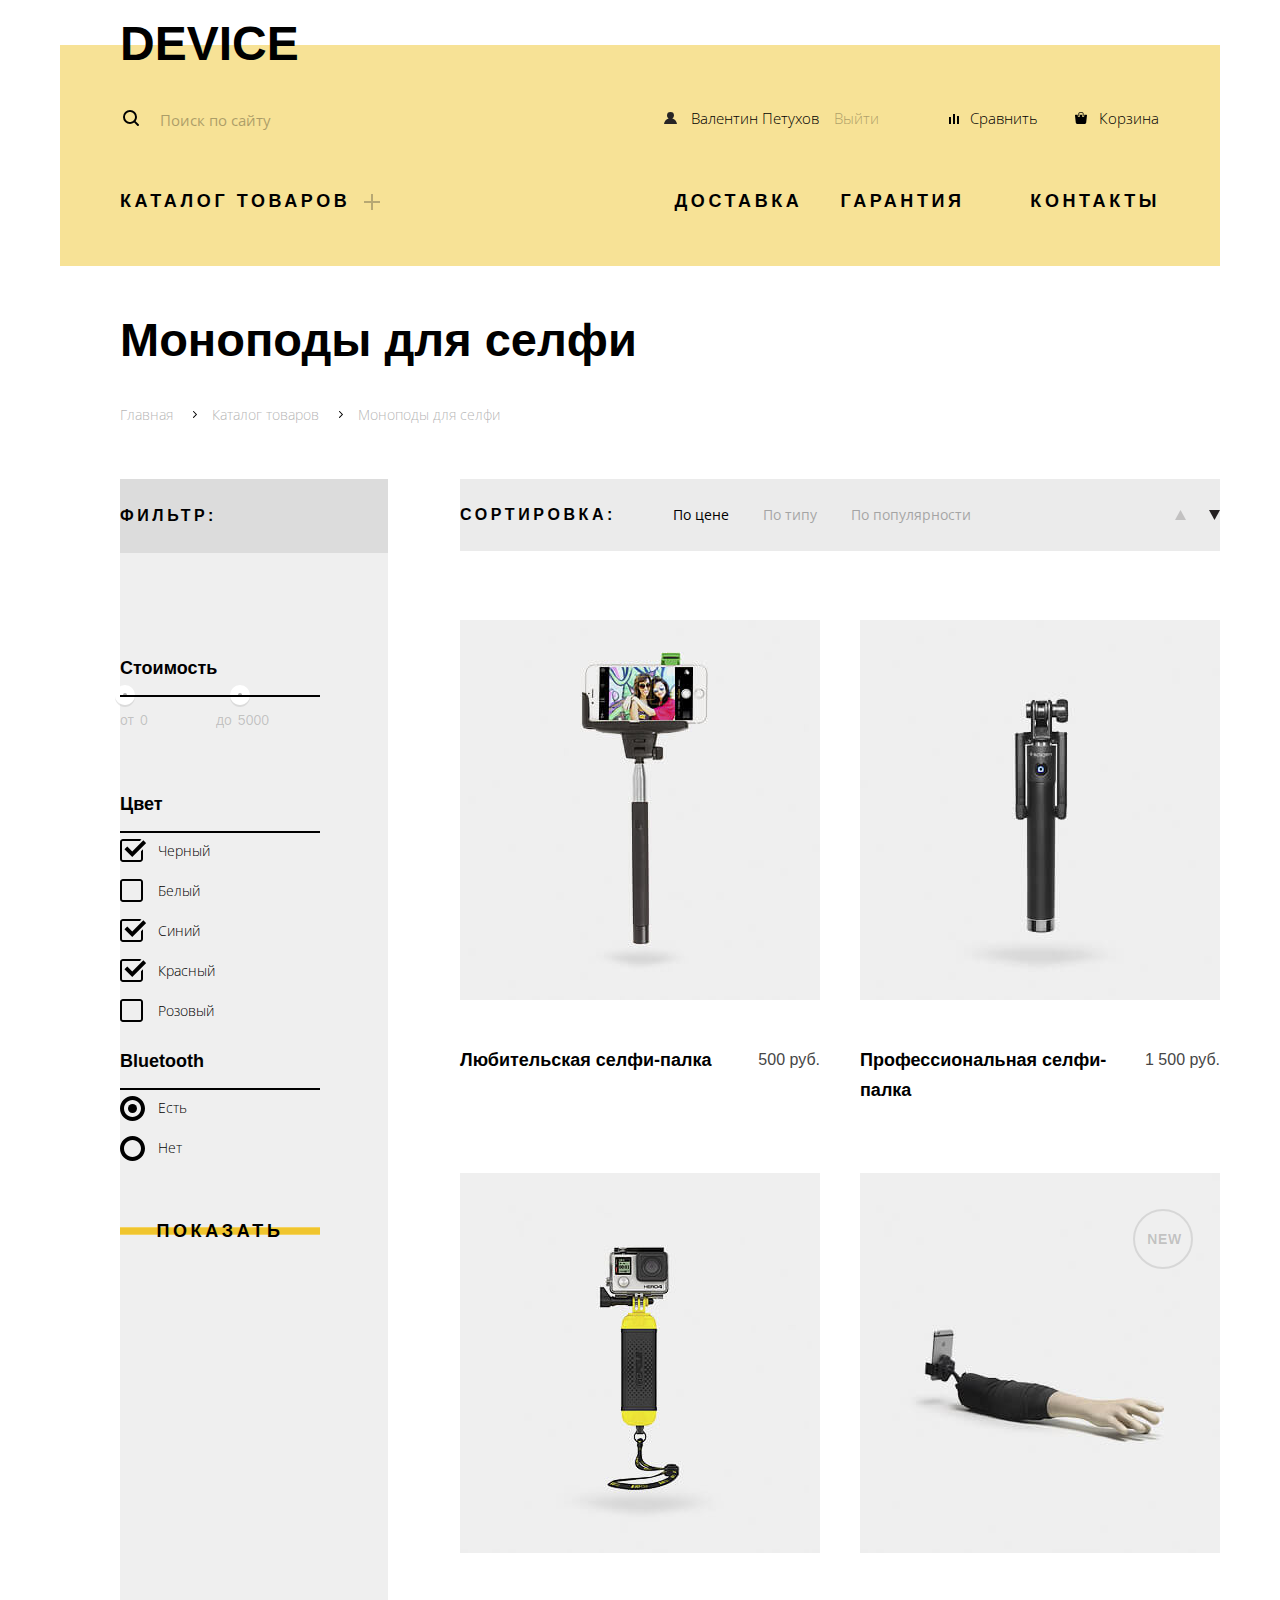
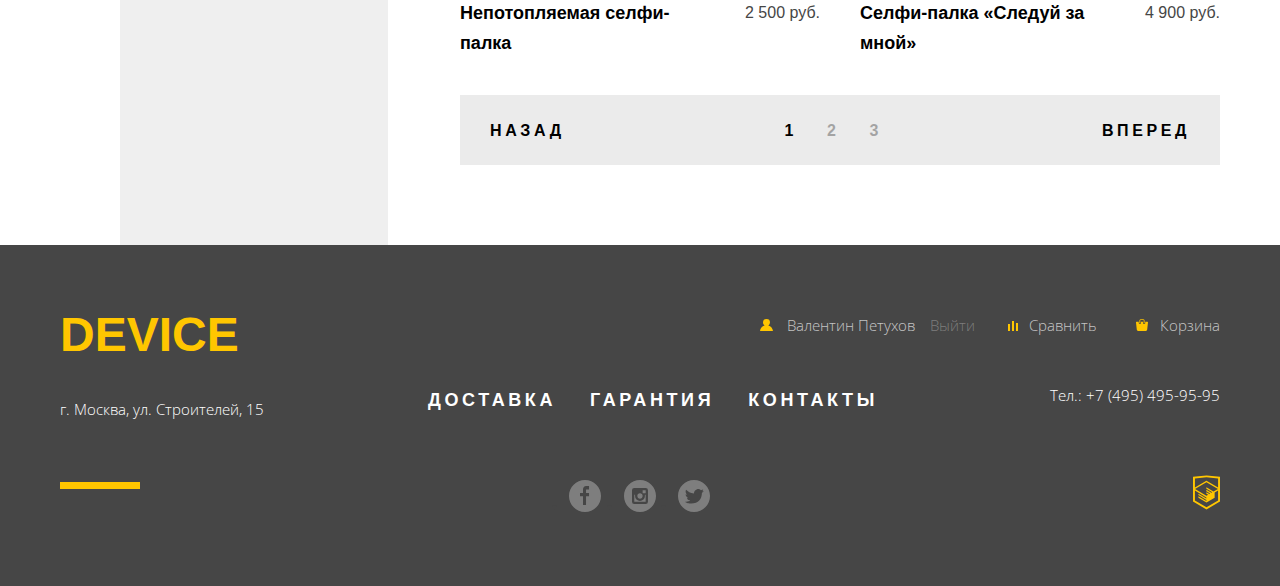
==== commit 0737ffcc: "Закончил черновую верстку, оживил слайдер" ====
--- a/catalog.html
+++ b/catalog.html
@@ -18,13 +18,16 @@
             </a>
             <ul class="user-navigation">
                 <li class="search">
-                    <label class="visually-hidden" for="search">Поиск по сайту</label>
-                    <input class="search-icon-user" id="search" type="text" name="search" placeholder="Поиск по сайту">
-                    <a href="#" class="btn-search visually-hidden">Найти</a>
-                </li>
-
-                <li class="profile">
-                    <a class="profile-link" href="profile.html">Валентин Петухов</a>
+                    <form action="http://echo.htmlacademy.ru" method="get">
+                        <label class="visually-hidden" for="search">Поиск по сайту</label>
+                        <input class="search-icon-user" id="search" type="text" name="search"
+                            placeholder="Поиск по сайту">
+                        <button type="submit" class="btn-search">Найти</button>
+                    </form>
+                </li>
+
+                <li class="login">
+                    <a class="login-link" href="profile.html">Валентин Петухов</a>
                 </li>
                 <li class="exit">
                     <a class="exit-link" href="exit.html">Выйти</a>
@@ -37,41 +40,49 @@
                 </li>
             </ul>
             <ul class="site-navigation inner-page">
-                <li>
-                    <a href="shop.html">Каталог товаров</a>
-                </li>
-                <li>
+                <li class="shop-link">
+                    <a href="shop.html" class="link-shop">Каталог товаров</a>
+
+                    <ul class="catalog-navigation visually-hidde">
+                        <div class="column-1">
+                            <li>
+                                <a href="shop.html">Виртуальная реальность</a>
+                            </li>
+                            <li>
+                                <a href="diliverence.html">Моноподы для селфи</a>
+                            </li>
+                            <li>
+                                <a href="garantee.html">Экшн-камеры</a>
+                            </li>
+                        </div>
+                        <div class="column-2">
+                            <li>
+                                <a href="contacts.html">Фитнес-браслеты</a>
+                            </li>
+                            <li>
+                                <a href="contacts.html">Умные часы</a>
+                            </li>
+                        </div>
+                        <div class="column-3">
+                            <li>
+                                <a href="contacts.html">Квадрокоптеры</a>
+                            </li>
+                        </div>
+                    </ul>
+
+                </li>
+                <li class="diliverence-link">
                     <a href="diliverence.html">Доставка</a>
                 </li>
-                <li>
+                <li class="garantee-link">
                     <a href="garantee.html">Гарантия</a>
                 </li>
-                <li>
+                <li class="contacts-link">
                     <a href="contacts.html">Контакты</a>
                 </li>
 
             </ul>
-            <ul class="catalog-navigation visually-hidden">
-                <li>
-                    <a href="shop.html">Виртуальная реальность</a>
-                </li>
-                <li>
-                    <a href="diliverence.html">Моноподы для селфи</a>
-                </li>
-                <li>
-                    <a href="garantee.html">Экшн-камеры</a>
-                </li>
-                <li>
-                    <a href="contacts.html">Фитнес-браслеты</a>
-                </li>
-                <li>
-                    <a href="contacts.html">Умные часы</a>
-                </li>
-                <li>
-                    <a href="contacts.html">Квадрокоптеры</a>
-                </li>
-
-            </ul>
+
 
         </nav>
     </header>
@@ -86,7 +97,7 @@
                     <a href="#">Каталог товаров</a>
                 </li>
                 <li class="breadcrumbs-current">
-                    Моноподы для селфи
+                    <span>Моноподы для селфи</span>
                 </li>
             </ul>
         </div>
@@ -95,151 +106,186 @@
                 <h2 class="visually-hidden">Фильтр товаров</h2>
                 <span class="filter-name">Фильтр:</span>
                 <div class="form">
-                <form class="filter" method="get" action="https://echo.htmlacademy.ru">
-                    <fieldset>
-                        <legend>Стоимость</legend>
-                        <input type="range" min="0" max="100" step="1" value="50">
-                    </fieldset>
-                    <fieldset>
-                        <legend>Цвет:</legend>
-                        <ul class="color-list">
-                            <li class="color-option">
-                                <input class="visually-hidden filter-input filter-input-checkbox" type="checkbox"
-                                    name="black" id="black" checked>
-                                <label for="black">Черный</label>
-                            </li>
-                            <li class="color-option">
-                                <input class="visually-hidden filter-input filter-input-checkbox" type="checkbox"
-                                    name="white" id="white">
-                                <label for="white">Белый</label>
-                            </li>
-                            <li class="color-option">
-                                <input class="visually-hidden filter-input filter-input-checkbox" type="checkbox"
-                                    name="blue" id="blue" checked>
-                                <label for="blue">Синий</label>
-                            </li>
-                            <li class="color-option">
-                                <input class="visually-hidden filter-input filter-input-checkbox" type="checkbox"
-                                    name="red" id="red" checked>
-                                <label for="red">Красный</label>
-                            </li>
-                            <li class="color-option">
-                                <input class="visually-hidden filter-input filter-input-checkbox" type="checkbox"
-                                    name="pink" id="pink">
-                                <label for="pink">Розовый</label>
-                            </li>
-
-                        </ul>
-                    </fieldset>
-                    <fieldset>
-                        <legend>Bluetooth</legend>
-                        <ul class="bluetooth-list">
-                            <li class="bluetooth-option">
-                                <input class="visually-hidden filter-input filter-input-radio" type="radio"
-                                    name="bluetooth" value="yes" id="bluetooth-yes" checked>
-                                <label for="bluetooth-yes">Есть</label>
-                            </li>
-                            <li class="bluetooth-option">
-                                <input class="visually-hidden filter-input filter-input-radio" type="radio"
-                                    name="bluetooth" value="no" id="bluetooth-no">
-                                <label for="bluetooth-no">Нет</label>
-                            </li>
-
-                        </ul>
-                    </fieldset>
-                    <button type="submit" class="filter-button btn">Показать</button>
-                </form>
-            </div>
+                    <form class="filter-wrapper" method="get" action="https://echo.htmlacademy.ru">
+                        <fieldset>
+                            <legend>Стоимость</legend>
+
+                            <div class="cost-range-wrapper">
+                                <div class="cost-range">
+                                    <div class="range">
+                                        <div class="active-range"></div>
+                                    </div>
+                                    <div class="min-cost">
+                                        <img src="svg/filter-button.svg" width="20" height="23"
+                                            alt="Ползунок минимальной стоимости">
+                                    </div>
+                                    <div class="max-cost">
+                                        <img src="svg/filter-button.svg" width="20" height="23"
+                                            alt="Ползунок максимальной стоимости">
+                                    </div>
+                                </div>
+                                <label for="min-cost-dot">от</label>
+                                <input type="text" name="min-cost-dot" id="min-cost-dot" value="0">
+                                <label for="max-cost-dot">до</label>
+                                <input type="text" name="max-cost-dot" id="max-cost-dot" value="5000">
+                            </div>
+                        </fieldset>
+                        <fieldset>
+                            <legend>Цвет</legend>
+                            <ul class="color-list">
+                                <li class="color-option">
+                                    <input class="visually-hidden filter-input filter-input-checkbox" type="checkbox"
+                                        name="black" id="black" checked>
+                                    <label for="black">Черный</label>
+                                </li>
+                                <li class="color-option">
+                                    <input class="visually-hidden filter-input filter-input-checkbox" type="checkbox"
+                                        name="white" id="white">
+                                    <label for="white">Белый</label>
+                                </li>
+                                <li class="color-option">
+                                    <input class="visually-hidden filter-input filter-input-checkbox" type="checkbox"
+                                        name="blue" id="blue" checked>
+                                    <label for="blue">Синий</label>
+                                </li>
+                                <li class="color-option">
+                                    <input class="visually-hidden filter-input filter-input-checkbox" type="checkbox"
+                                        name="red" id="red" checked>
+                                    <label for="red">Красный</label>
+                                </li>
+                                <li class="color-option">
+                                    <input class="visually-hidden filter-input filter-input-checkbox" type="checkbox"
+                                        name="pink" id="pink">
+                                    <label for="pink">Розовый</label>
+                                </li>
+
+                            </ul>
+                        </fieldset>
+                        <fieldset>
+                            <legend>Bluetooth</legend>
+                            <ul class="bluetooth-list">
+                                <li class="bluetooth-option">
+                                    <input class="visually-hidden filter-input filter-input-radio" type="radio"
+                                        name="bluetooth" value="yes" id="bluetooth-yes" checked>
+                                    <label for="bluetooth-yes">Есть</label>
+                                </li>
+                                <li class="bluetooth-option">
+                                    <input class="visually-hidden filter-input filter-input-radio" type="radio"
+                                        name="bluetooth" value="no" id="bluetooth-no">
+                                    <label for="bluetooth-no">Нет</label>
+                                </li>
+
+                            </ul>
+                        </fieldset>
+                        <button type="submit" class="filter-button btn">Показать</button>
+                    </form>
+                </div>
             </section>
 
             <section class="catalog">
                 <h2 class="visually-hidden">Список моноподов</h2>
-                <div class="navigation">
+                <div class="sort-navigation">
                     <span class="sort-name">Сортировка:</span>
                     <a href="#" class="active">По цене</a>
                     <a href="#">По типу</a>
                     <a href="#">По популярности</a>
+                    <div class="arrow-wrapper">
+                        <button class="arrow-up">
+                            <img src="svg/icon-up-dir.svg" width="11" height="10" alt="Сортировка по возрастанию цены">
+                        </button>
+                        <button class="arrow-down active">
+                            <img src="svg/icon-down-dir.svg" width="11" height="10" alt="Сортировка по убыванию цены">
+                        </button>
+                    </div>
                 </div>
 
                 <ul class="catalog-list">
                     <li class="catalog-item">
-                        <p class="catalog-item-image">
+                        <div class="catalog-item-image">
                             <img src="img/item-1.jpg" width="360" height="380" alt="Любительская селфи-палка">
-                        </p>
-                        <h3 class="catalog-category">
-                            <a href="catalog-item.html">
-                                Любительская селфи-палка
-                            </a>
-                        </h3>
-                        <span class="catalog-item-price">
-                            <b class="item-price">500 руб.</b>
-                        </span>
-                        <div class="visually-hidden">
-                            <button class="btn">В корзину</button>
-                            <button class="add-to-comparison">Добавить к сравнению</button>
-                        </div>
-                        <div class="new-item visually-hidden">
-                            <span>new</span>
+                            <div class="item-hover">
+                                <button class="btn">В корзину</button>
+                                <button class="add-to-comparison">Добавить к сравнению</button>
+                            </div>
+                            <div class="new-item visually-hidden">
+                                <span>new</span>
+                            </div>
+                        </div>
+                        <div class="item-description-wrapper">
+                            <h3 class="catalog-category">
+                                <a href="catalog-item.html">
+                                    Любительская селфи-палка
+                                </a>
+                            </h3>
+                            <span class="catalog-item-price">
+                                <b class="item-price">500 руб.</b>
+                            </span>
                         </div>
                     </li>
                     <li class="catalog-item">
-                        <p class="catalog-item-image">
+                        <div class="catalog-item-image">
                             <img src="img/item-2.jpg" width="360" height="380" alt="Профессиональная селфи-палка">
-                        </p>
-                        <h3 class="catalog-category">
-                            <a href="catalog-item.html">
-                                Профессиональная селфи-палка
-                            </a>
-                        </h3>
-                        <span class="catalog-item-price">
-                            <b class="item-price">1 500 руб.</b>
-                        </span>
-                        <div class="visually-hidden">
-                            <button class="btn">В корзину</button>
-                            <button class="add-to-comparison">Добавить к сравнению</button>
-                        </div>
-                        <div class="new-item visually-hidden">
-                            <span>new</span>
+                            <div class="item-hover">
+                                <button class="btn">В корзину</button>
+                                <button class="add-to-comparison">Добавить к сравнению</button>
+                            </div>
+                            <div class="new-item visually-hidden">
+                                <span>new</span>
+                            </div>
+                        </div>
+                        <div class="item-description-wrapper">
+                            <h3 class="catalog-category">
+                                <a href="catalog-item.html">
+                                    Профессиональная селфи-палка
+                                </a>
+                            </h3>
+                            <span class="catalog-item-price">
+                                <b class="item-price">1 500 руб.</b>
+                            </span>
                         </div>
                     </li>
                     <li class="catalog-item">
-                        <p class="catalog-item-image">
+                        <div class="catalog-item-image">
                             <img src="img/item-3.jpg" width="360" height="380" alt="Непотопляемая селфи-палка">
-                        </p>
-                        <h3 class="catalog-category">
-                            <a href="catalog-item.html">
-                                Непотопляемая селфи-палка
-                            </a>
-                        </h3>
-                        <span class="catalog-item-price">
-                            <b class="item-price">2 500 руб.</b>
-                        </span>
-                        <div class="visually-hidden">
-                            <button class="btn">В корзину</button>
-                            <button class="add-to-comparison">Добавить к сравнению</button>
-                        </div>
-                        <div class="new-item visually-hidden">
-                            <span>new</span>
+                            <div class="item-hover">
+                                <button class="btn">В корзину</button>
+                                <button class="add-to-comparison">Добавить к сравнению</button>
+                            </div>
+                            <div class="new-item visually-hidden">
+                                <span>new</span>
+                            </div>
+                        </div>
+                        <div class="item-description-wrapper">
+                            <h3 class="catalog-category">
+                                <a href="catalog-item.html">
+                                    Непотопляемая селфи-палка
+                                </a>
+                            </h3>
+                            <span class="catalog-item-price">
+                                <b class="item-price">2 500 руб.</b>
+                            </span>
                         </div>
                     </li>
                     <li class="catalog-item">
-                        <p class="catalog-item-image">
+                        <div class="catalog-item-image">
                             <img src="img/item-4.jpg" width="360" height="380" alt="Селфи-палка «Следуй за мной»">
-                        </p>
-                        <h3 class="catalog-category">
-                            <a href="catalog-item.html">
-                                Селфи-палка «Следуй за мной»
-                            </a>
-                        </h3>
-                        <span class="catalog-item-price">
-                            <b class="item-price">4 900 руб.</b>
-                        </span>
-                        <div class="visually-hidden">
-                            <button class="btn">В корзину</button>
-                            <button class="add-to-comparison">Добавить к сравнению</button>
-                        </div>
-                        <div class="new-item">
-                            <span>new</span>
+                            <div class="item-hover">
+                                <button class="btn">В корзину</button>
+                                <button class="add-to-comparison">Добавить к сравнению</button>
+                            </div>
+                            <div class="new-item">
+                                <span>new</span>
+                            </div>
+                        </div>
+                        <div class="item-description-wrapper">
+                            <h3 class="catalog-category">
+                                <a href="catalog-item.html">
+                                    Селфи-палка «Следуй за мной»
+                                </a>
+                            </h3>
+                            <span class="catalog-item-price">
+                                <b class="item-price">4 900 руб.</b>
+                            </span>
                         </div>
                     </li>
 
@@ -248,15 +294,17 @@
                     <li class="pagination-item">
                         <a href="#" class="pagination-btn">Назад</a>
                     </li>
-                    <li class="pagination-item pagination-item-current">
-                        <a href="#" class="page-number active">1</a>
-                    </li>
-                    <li class="pagination-item">
-                        <a href="#" class="page-number">2</a>
-                    </li>
-                    <li class="pagination-item">
-                        <a href="#" class="page-number">3</a>
-                    </li>
+                    <div class="pagination-number-wrapper">
+                        <li class="pagination-item pagination-item-current">
+                            <a href="#" class="page-number active">1</a>
+                        </li>
+                        <li class="pagination-item">
+                            <a href="#" class="page-number">2</a>
+                        </li>
+                        <li class="pagination-item">
+                            <a href="#" class="page-number">3</a>
+                        </li>
+                    </div>
                     <li class="pagination-item">
                         <a href="#" class="pagination-btn">Вперед</a>
                     </li>
@@ -273,7 +321,7 @@
 
             <div class="footer-column-2">
                 <nav class="additional-navigation">
-                    <ul class="site-navigation">
+                    <ul class="site-navigation site-navigation-footer">
                         <li>
                             <a href="">Доставка</a>
                         </li>
@@ -285,30 +333,41 @@
                         </li>
                     </ul>
                 </nav>
-                <div class="footer-social">
-                    <ul>
-                        <li>
-                            <a class="social-button" href="#">Фейсбук</a>
-                        </li>
-                        <li>
-                            <a class="social-button" href="#">Инстаграм</a>
-                        </li>
-                        <li>
-                            <a class="social-button" href="#">Твиттер</a>
+                <div class="footer-social-wrapper">
+                    <ul class="footer-social">
+                        <li>
+                            <a class="social-button" href="#">
+                                <span class="visually-hidden">Фейсбук</span>
+                                <img src="svg/fb.svg" width="32" height="32" alt="Фейсбук">
+                            </a>
+                        </li>
+                        <li>
+                            <a class="social-button" href="#">
+                                <span class="visually-hidden">Инстаграм</span>
+                                <img src="svg/insta.svg" width="32" height="32" alt="Инстаграм">
+                            </a>
+                        </li>
+                        <li>
+                            <a class="social-button" href="#">
+                                <span class="visually-hidden">Твиттер</span>
+                                <img src="svg/twitter.svg" width="32" height="32" alt="Твиттер">
+                            </a>
                         </li>
                     </ul>
                 </div>
             </div>
             <div class="footer-column-3">
                 <nav class="additional-navigation">
-                    <ul class="user-navigation footer-links">
-                        <li class="profile">
-                            <a class="profile-link" href="profile.html">Валентин Петухов</a>
-                        </li>
-                        <li class="exit">
-                            <a class="exit-link" href="exit.html">Выйти</a>
-                        </li>
-                        <li class="compare">
+                    <ul class="user-navigation-footer">
+                        <div class="login-wrapper">
+                            <li class="login">
+                                <a class="login-link" href="profile.html">Валентин Петухов</a>
+                            </li>
+                            <li class="exit">
+                                <a class="exit-link inner-exit-link" href="exit.html">Выйти</a>
+                            </li>
+                        </div>
+                        <li class="compare inner-compare">
                             <a class="compare-link" href="compare.html">Сравнить</a>
                         </li>
                         <li class="cart">
@@ -318,7 +377,10 @@
                 </nav>
                 <span>Тел.: +7 (495) 495-95-95</span>
                 <p class="footer-copyright">
-                    <a class="button" href="https://htmlacademy.ru">HTML Academy</a>
+                    <a class="button" href="https://htmlacademy.ru">
+                        <span class="visually-hidden">HTML Academy</span>
+                        <img src="svg/logo-html.svg" width="27" height="35" alt="HTML Academy">
+                    </a>
                 </p>
             </div>
         </div>
--- a/css/style.css
+++ b/css/style.css
@@ -1,3 +1,27 @@
+.fade {
+  -webkit-animation-name: fade;
+  animation-name: fade;
+  -webkit-animation-duration: 1s;
+  animation-duration: 1s;
+  
+}
+@-webkit-keyframes fade {
+  from {
+    opacity: 0.1;
+  }
+  to {
+    opacity: 1;
+  }
+}
+@keyframes fade {
+  from {
+    opacity: 0.1;
+  }
+  to {
+    opacity: 1;
+  }
+}
+
 @font-face {
   font-family: 'gilroyextrabold';
   src: url('../fonts/gilroyextrabold-webfont.woff2') format('woff2');
@@ -29,6 +53,48 @@
   text-decoration: none;
   color: #000000;
 }
+.visually-hidden:not(:focus):not(:active),
+input[type="checkbox"].visually-hidden,
+input[type="radio"].visually-hidden {
+  position: absolute;
+  width: 1px;
+  height: 1px;
+  margin: -1px;
+  border: 0;
+  padding: 0;
+  white-space: nowrap;
+  clip-path: inset(100%);
+  clip: rect(0 0 0 0);
+  overflow: hidden;
+}
+.btn::after {
+  content: "";
+  position: absolute;
+  z-index: -1;
+  top: 16px;
+  left: 0;
+  width: 220px;
+  height: 8px;
+  background-image: 
+  linear-gradient(to bottom, #f0c52e, #f0c52e);
+  background-size: 1px 6px;
+  background-position: 0 1px;
+  background-repeat: repeat-x;
+  background-color: #f4d361;
+  transition: all 0.2s;
+}
+.btn:hover::after {
+  /*transform: scaleY(4.2);
+  transition: transform 0.3s;*/
+  transform: translateY(-40%);
+  height: 100%;
+ 
+  background-color: #f0c52e;
+}
+
+.btn:active {
+  color: rgba(0,0,0,0.3);
+}
 .container {
   width: 1160px;
   margin: 0 auto;
@@ -41,6 +107,11 @@
   width: 1040px;
   padding: 0 60px;
   margin: 0 auto;
+  background-image: 
+  linear-gradient(to bottom, #ffffff, #ffffff);
+  background-size: 10px 25px;
+  background-position: 0 0;
+  background-repeat: repeat-x;
 }
 .main-header-logo,
 .footer-logo {
@@ -68,24 +139,216 @@
   display: flex;
   
 }
+.search-icon-user {
+  outline: none;
+  border: none;
+  width: 355px;
+  background-color: transparent;
+  padding-left: 40px;
+  padding-bottom: 7px;
+  box-sizing: border-box;
+}
+.search-icon-user:focus {
+  border-bottom: 2px solid black;
+}
+button.btn-search {
+  margin-left: -5px;
+  padding: 7px 20px;
+  visibility: hidden;
+  cursor: pointer;
+  box-sizing: border-box;
+}
+
+.search-icon-user:focus+.btn-search {
+  visibility: visible;
+}
+.btn-search:active {
+  visibility: visible;
+}
+.search {
+  position: relative;
+  margin-right: 100px;
+}
+.search::before {
+  content: "";
+  position: absolute;
+  top: 7px;
+  left: 3px;
+  width: 16px;
+  height: 16px;
+  background-image: url("../svg/search.svg");
+  background-repeat: no-repeat;
+  background-position: 0 0;
+  
+}
+.search-icon-user::-webkit-input-placeholder {
+  color: #000000;
+}
+.btn-search {
+  border: 2px solid black;
+  padding: 0;
+  background-color: transparent;
+}
+.btn-search:hover {
+  background-color: #000000;
+  color: #ffffff;
+  opacity: 1;
+}
+.btn-search:active {
+  color: rgba(255,255,255,0.3);
+}
+.login {
+  margin-right: 217px;
+}
+.login-link {
+  position: relative;
+  padding-left: 27px;
+  
+}
+.login-link::before {
+  content: "";
+  position: absolute;
+  top: 4px;
+  left: 0;
+  width: 13px;
+  height: 12px;
+  background-image: url("../svg/user.svg");
+  background-repeat: no-repeat;
+  background-position: 0 0;
+}
+.compare {
+  margin-right: 37px;
+}
+.compare-link {
+  position: relative;
+  padding-left: 21px;
+}
+.compare-link::before {
+  content: "";
+  position: absolute;
+  top: 6px;
+  left: 0;
+  width: 10px;
+  height: 10px;
+  background-image: url("../svg/compare.svg");
+  background-repeat: no-repeat;
+  background-position: 0 0;
+}
+.cart-link {
+  position: relative;
+  padding-left: 24px;
+}
+.cart-link::before {
+  content: "";
+  position: absolute;
+  top: 4px;
+  left: 0;
+  width: 12px;
+  height: 12px;
+  background-image: url("../svg/cart.svg");
+  background-repeat: no-repeat;
+  background-position: 0 0;
+}
 .site-navigation {
-  margin-bottom: 60px;
-  display: flex;
-}
+  padding-bottom: 30px;
+  display: flex;
+}
+.shop-link {
+  position: relative;
+  margin-right: 294px;
+}
+.link-shop{
+  position: relative;
+  padding-right: 30px;
+}
+.link-shop::after{
+  content: "";
+  position: absolute;
+  top: 3px;
+  right: 0;
+  width: 16px;
+  height: 16px;
+  background-image: url("../svg/plus.svg");
+  background-repeat: no-repeat;
+  background-position: 0 0;
+  opacity: 0.3;
+}
+.link-shop:hover::after {
+  opacity: 0.5;
+}
+.link-shop:active::after {
+  opacity: 1;
+}
+.diliverence-link {
+  position: relative;
+  margin-right: 38px;
+}
+.diliverence-link::after {
+  z-index: 1;
+  content: "";
+  position: absolute;
+  top: 114px;
+  left: 0;
+  width: 100px;
+  height: 7px;
+  
+  background-color: #ffffff;
+}
+.garantee-link {
+  margin-right: auto;
+}
+.shop-link a:hover + .catalog-navigation,
+.shop-link a:focus + .catalog-navigation,
+.catalog-navigation:hover {
+  display: flex;
+}
+
 .catalog-navigation {
+  
   display: none;
+  position: absolute;
+  top: 25px;
+  left: -60px;
+  z-index: 1;
+  width: 1040px;
+  background-color: #f7e296;
+  padding: 30px 60px 35px;
+  
+}
+
+.catalog-navigation li {
+  margin-bottom: 7px;
+}
+.column-1 li:last-of-type,
+.column-2 li:last-of-type,
+.column-3 li:last-of-type {
+  margin-bottom: 0;
+}
+.catalog-navigation div {
+  margin-right: 40px;
+}
+.catalog-navigation div:last-of-type {
+  margin-right: 0;
+}
+.column-1 {
+  width: 200px;
+}
+.column-2,
+.column-3 {
+  width: 160px;
 }
 .slide-1,
 .slide-2,
 .slide-3 {
-  display: flex;
-}
-.slide-1 div:first-of-type {
+  position: relative;
+  display: flex;
+}
+.slide-1 .slide-img {
   width: 384px;
   margin-left: 80px;
   margin-right: 120px;
 }
-.slide-1 div:last-of-type {
+.slide-1 .slide-text {
   width: 500px;
   padding-top: 80px;
   
@@ -96,15 +359,15 @@
 }
 .slide-1 p {
   margin: 0;
-  margin-bottom: 55px;
-  padding: 0;
-
-}
-.slide-1 .btn {
+  padding: 0;
+
+}
+.slider .btn {
   display: block;
   width: 220px;
   text-align: center;
-  margin-bottom: 65px;
+  
+  margin-right: 179px;
 }
 .slide-1 td {
   padding-right: 80px;
@@ -113,12 +376,12 @@
   padding-right: 0;
 }
 
-.slide-2 div:first-of-type {
+.slide-2 .slide-img {
   width: 360px;
   margin-left: 100px;
   margin-right: 140px;
 }
-.slide-2 div:last-of-type {
+.slide-2 .slide-text {
   width: 480px;
   padding-top: 80px;
   
@@ -129,24 +392,18 @@
 }
 .slide-2 p {
   margin: 0;
-  margin-bottom: 55px;
-  padding: 0;
-
-}
-.slide-2 .btn {
-  display: block;
-  width: 220px;
-  text-align: center;
-  margin-bottom: 65px;
-}
-
-
-.slide-3 div:first-of-type {
+  padding: 0;
+
+}
+.slide-3 {
+  padding-top: 60px;
+}
+.slide-3 .slide-img {
   width: 560px;
   
   margin-right: 40px;
 }
-.slide-3 div:last-of-type {
+.slide-3 .slide-text {
   width: 500px;
   padding-top: 20px;
   
@@ -157,29 +414,113 @@
 }
 .slide-3 p {
   margin: 0;
-  margin-bottom: 55px;
-  padding: 0;
-
-}
-.slide-3 .btn {
-  display: block;
-  width: 220px;
-  text-align: center;
-  margin-bottom: 65px;
-}
+  padding: 0;
+
+}
+
 .slide-3 td {
   padding-right: 47px;
 }
 .slide-3 td:last-of-type {
   padding-right: 0;
 }
+.slider {
+  position: relative;
+  background-image: 
+  linear-gradient(to bottom, #f7e296, #f7e296);
+  background-size: 10px 165px;
+  background-position: 0 0;
+  background-repeat: repeat-x;
+}
+.slide-nav {
+  display: flex;
+}
+.slides-control {
+  display: flex;
+  list-style: none;
+  margin: 0;
+  padding: 0;
+}
+.dot-1,
+.dot-2,
+.dot-3 {
+  position: relative;
+  font-size: 0;
+}
+.dot-1::after {
+  content: "";
+  position: absolute;
+  left: 0;
+  top: -7px;
+  width: 12px;
+  height: 12px;
+  box-sizing: border-box;
+  border: 1px solid #050505;
+  border-radius: 50%;
+}
+.slide-1 .dot-1::before {
+  content: "";
+  position: absolute;
+  left: 3px;
+  top: -4px;
+  width: 6px;
+  height: 6px;
+  box-sizing: border-box;
+  border: 1px solid #1f1f1f;
+  border-radius: 50%;
+}
+.dot-2::after {
+  content: "";
+  position: absolute;
+  left: 33px;
+  top: -7px;
+  width: 12px;
+  height: 12px;
+  box-sizing: border-box;
+  border: 1px solid #050505;
+  border-radius: 50%;
+}
+.slide-2 .dot-2::before {
+  content: "";
+  position: absolute;
+  left: 36px;
+  top: -4px;
+  width: 6px;
+  height: 6px;
+  box-sizing: border-box;
+  border: 1px solid #1f1f1f;
+  border-radius: 50%;
+}
+
+.dot-3::after {
+  content: "";
+  position: absolute;
+  left: 66px;
+  top: -7px;
+  width: 12px;
+  height: 12px;
+  box-sizing: border-box;
+  border: 1px solid #050505;
+  border-radius: 50%;
+}
+.slide-3 .dot-3::before {
+  content: "";
+  position: absolute;
+  left: 69px;
+  top: -4px;
+  width: 6px;
+  height: 6px;
+  box-sizing: border-box;
+  border: 1px solid #1f1f1f;
+  border-radius: 50%;
+}
 .slider table {
   margin-bottom: 115px;
 }
 .item-number {
   position: absolute;
-  top: 220px;
-  right: 60px;
+  top: 0;
+  right: 50px;
 }
 
 
@@ -189,22 +530,20 @@
 .site-navigation a:hover,
 .catalog-navigation a:hover,
 .breadcrumbs a:hover,
-.navigation a:hover,
+.sort-navigation a:hover,
 .page-number:hover,
 .footer-logo:hover {
   opacity: 0.6;
 }
 .main-header-logo:active,
 .user-navigation a:active,
-.exit-link,
+.user-navigation .exit-link,
 .site-navigation a:active,
 .catalog-navigation a:active,
 .search-icon-user,
-.navigation a,
+.sort-navigation a,
 .page-number,
-.footer-logo:active,
-.footer-links a:active,
-.footer-links .exit-link {
+.footer-logo:active {
   opacity: 0.3;
 }
 .user-navigation,
@@ -223,34 +562,22 @@
 
 .search-icon-user:focus,
 .exit a:active,
-.navigation a:active,
+.sort-navigation a:active,
 .page-number:active,
-.navigation .active,
-.navigation .active:hover,
-.navigation .active:active,
+.sort-navigation .active,
+.sort-navigation .active:hover,
+.sort-navigation .active:active,
 .add-to-comparison:hover,
 .pagination-list .active,
 .pagination-list .active:hover,
-.pagination-list .active:active,
-.footer-links a:hover {
+.pagination-list .active:active {
   opacity: 1;
-}
-.btn-search {
-  border: 2px solid black;
-}
-a.btn-search:hover {
-  background-color: #000000;
-  color: #ffffff;
-  opacity: 1;
-}
-a.btn-search:active {
-  color: rgba(255,255,255,0.3);
 }
 
 .site-navigation a,
 .filter-name,
 .sort-name,
-.filter legend,
+.filter-wrapper legend,
 .catalog-list a {
   font-family: "Gilroy", Arial, sans-serif;
   font-size: 18px;
@@ -259,6 +586,15 @@
   letter-spacing: 3.6px;
   text-transform: uppercase;
 }
+.catalog-navigation a{
+  font-family: "Open Sans", Arial, sans-serif;
+  font-size: 15px;
+  line-height: 36px;
+  font-weight: 300;
+  color: #000000;
+  letter-spacing: normal;
+  text-transform: none;
+}
 .categories-list {
   margin: 0;
   padding: 0;
@@ -269,19 +605,77 @@
 .categories-item {
   width: 160px;
 }
+
+.categories-item div {
+  position: relative;
+  background-color: #f7e296;
+  transition: all 0.5s;
+  height: 160px;
+  margin-bottom: 39px;
+}
+.categories-item div:hover {
+  background-color: #f0c52e;
+}
+.categories-item a:hover > div {
+  background-color: #f0c52e;
+}
+.categories-item a:active > div img,
+.categories-item a:active > h3 {
+  opacity: 0.3;
+}
+.categories-item img {
+  position: absolute;
+  top: 50%;
+  left: 50%;
+  transform: translate(-50%, -50%);
+}
+.categories-item:nth-of-type(2) img {
+  top: auto;
+  bottom: 0;
+  transform: translateX(-50%);
+}
+
+.categories-list h3 {
+  font-family: "Gilroy", Arial, sans-serif;
+  font-size: 18px;
+  line-height: 24px;
+  font-weight: 800;
+  
+  margin: 0;
+  padding: 0;
+}
+
+
 .services-wrapper{
+  
   display: flex;
   padding-bottom: 150px;
   margin-bottom: 105px;
   background-color: #e5e5e5;
+  background-image: 
+  linear-gradient(to bottom, #ffffff, #ffffff);
+  background-size: 10px 25px;
+  background-position: 0 0;
+  background-repeat: repeat-x;
 }
 .services-wrapper .info-header {
+  position: relative;
   width: 300px;
   margin-right: 100px;
 }
+.info-header::after {
+  content: "";
+  position: absolute;
+  top: -90px;
+  right: 16px;
+  width: 7px;
+  height: 319px;
+  background-color: #000000;
+}
 .info-header ul {
   list-style: none;
   padding: 0;
+  padding-top: 5px;
   margin: 0;
   width: 160px;
   text-align: center;
@@ -293,9 +687,76 @@
   margin-bottom: 0;
 }
 .info-header button {
+  width: 160px;
+  z-index: 1;
   background-color: transparent;
   margin: 0;
   padding: 0;
+  padding-top: 8px;
+  padding-bottom: 8px;
+  cursor: pointer;
+}
+.info-header-tab.active,
+.info-header-tab:active {
+  color: #f7e184;
+  background-color: #000000;
+}
+.info-header-tab::after{
+  width: 160px;
+}
+.info-header-tab.active::after,
+.info-header-tab:active::after{
+ background-color: transparent;
+ background-image: none;
+}
+.info-header-tab.active::before {
+  content: "";
+  position: absolute;
+  top: 0;
+  right: -117px;
+  width: 117px;
+  height: 100%;
+  background-color: #000000;
+}
+.info-tabcontent {
+  width: 760px;
+  position: relative;
+}
+.info-tabcontent:nth-of-type(2)::after {
+  content: "";
+  position: absolute;
+  top: 10px;
+  right: 66px;
+  width: 136px;
+  height: 164px;
+  background-image: url("../svg/delivery.svg");
+  background-repeat: no-repeat;
+  background-position: 0 0;
+  
+}
+.info-tabcontent:nth-of-type(3)::after {
+  content: "";
+  position: absolute;
+  top: -15px;
+  right: 46px;
+  width: 171px;
+  height: 195px;
+  background-image: url("../svg/warranty.svg");
+  background-repeat: no-repeat;
+  background-position: 0 0;
+  
+}
+.info-tabcontent:nth-of-type(4)::after {
+  content: "";
+  position: absolute;
+  top: -15px;
+  right: 70px;
+  width: 156px;
+  height: 188px;
+  background-image: url("../svg/credit.svg");
+  background-repeat: no-repeat;
+  background-position: 0 0;
+  
 }
 .services-wrapper .description-title {
   display: block;
@@ -348,8 +809,31 @@
 .transport-company li:nth-of-type(2) {
   margin-bottom: 8px;
 }
-.transport-company li:last-of-type {
+ul.transport-company {
   margin-bottom: 65px;
+}
+.transport-company li {
+  padding-left: 35px;
+  position: relative;
+}
+.transport-company li:after {
+  content: "";
+  position: absolute;
+  left: 0;
+  top: 15px;
+  width: 6px;
+  height: 6px;
+  
+  border: 2px solid #e6e6e6;
+  border-radius: 50%;
+}
+.btn-about-us {
+  display: block;
+  width: 260px;
+  text-align: center;
+}
+.btn-about-us::after {
+  width: 260px;
 }
 .columns h2 {
   margin: 0;
@@ -365,19 +849,36 @@
 .contacts img {
   margin-bottom: 80px;
 }
-.columns button {
-  margin: 0;
-  padding: 0;
+.contacts button {
+  width: 260px;
+  margin: 0;
+  padding: 0;
+  background-color: transparent;
+  padding-top: 8px;
+  padding-bottom: 8px;
+}
+.contacts button::after {
+  width: 260px;
 }
 .main-footer .container {
   display: flex;
   padding-bottom: 65px;
 }
 .footer-column-1 {
+  position: relative;
   width: 260px;
   padding-top: 66px;
   margin-right: 100px;
 }
+.footer-column-1::after {
+  content: "";
+  position: absolute;
+  top: 237px;
+  left: 0;
+  width: 80px;
+  height: 7px;
+  background-color: #ffc600;
+}
 .footer-column-1 a {
 margin-bottom: 35px;
 }
@@ -391,19 +892,46 @@
 }
 
 .footer-column-2 .site-navigation,
-.footer-social ul {
-  margin: 0;
-  padding: 0;
-}
+.footer-social {
+  margin: 0;
+  padding: 0;
+}
+.footer-social {
+  display: flex;
+}
+.footer-social li:first-of-type {
+  margin-left: 149px;
+  margin-right: 23px;
+}
+.footer-social li:last-of-type {
+  margin-left: 22px;
+  margin-right: 150px;
+}
+.footer-social img {
+  opacity: 0.3;
+}
+.footer-social img:hover {
+  opacity: 0.6;
+}
+.footer-social img:active {
+  opacity: 0.1;
+}
+
+.site-navigation-footer li:first-of-type {
+  margin-left: 8px;
+  margin-right: 34px;
+}
+.site-navigation-footer li:last-of-type {
+  margin-left: 34px;
+  margin-right: auto;
+}
+
 .footer-column-3 {
   width: 360px;
   padding-top: 65px;
   text-align: right;
 }
-.footer-column-3 .user-navigation {
-  margin: 0;
-  padding: 0;
-}
+
 .footer-column-3 nav {
   margin-bottom: 40px;
 }
@@ -437,14 +965,34 @@
   margin:0;
   margin-bottom: 50px;
   padding:0;
-}
+  display: flex;
+}
+
 .breadcrumbs a,
-.breadcrumbs li:last-child {
+.breadcrumbs span{
   font-size: 14px;
   line-height: 24px;
   color: #000000;
   opacity: 0.3;
 }
+.breadcrumbs li:nth-of-type(2),
+.breadcrumbs li:last-of-type {
+  padding-left: 39px;
+  position: relative;
+}
+.breadcrumbs li:nth-of-type(2)::before,
+.breadcrumbs li:last-of-type::before {
+  content: "";
+  position: absolute;
+  top: 12px;
+  left: 20px;
+  width: 4px;
+  height: 7px;
+  background-image: url("../svg/nav-arrow.svg");
+  background-repeat: no-repeat;
+  background-position: 0 0;
+}
+
 .breadcrumbs a:active {
   opacity: 0.1;
 }
@@ -452,7 +1000,6 @@
   display: flex;
   justify-content: space-between;
   padding-left: 60px;
-  margin-bottom: 80px;
 }
 .filter {
   width: 268px;
@@ -470,8 +1017,10 @@
   padding: 25px 0;
   
 }
-.filter fieldset {
+.filter-wrapper fieldset {
   border: none;
+  padding: 0;
+  margin: 0;
 }
 .color-list label,
 .bluetooth-list label {
@@ -479,26 +1028,12 @@
   line-height: 40px;
   color: #000000;
 }
-form.filter {
-  background-color: #eeeeee;
+.filter-wrapper {
+  
   padding: 0;
   padding-top: 85px;
 }
-form fieldset:first-of-type {
-  padding: 0;
-  margin: 0;
- 
-}
-form fieldset:nth-of-type(2) {
-  padding: 0;
-  margin: 0;
-  
-}
-form fieldset:last-of-type {
-  padding: 0;
-  margin: 0;
-  
-}
+
 .color-list,
 .bluetooth-list {
   padding: 0;
@@ -506,16 +1041,20 @@
 }
 .filter-button {
   background-color: transparent;
-  margin: 0;
-  padding: 0;
-  text-align: center;
+ 
+  padding: 0;
+  z-index: 0;
+  width: 200px;
+  cursor: pointer;
+}
+.filter-button::after {
   width: 200px;
 }
 .sort-name {
   display: inline-block;
   padding: 24px 0;
 }
-.navigation a {
+.sort-navigation a {
   font-size: 14px;
   line-height: 18px;
   font-weight: 400;
@@ -523,26 +1062,25 @@
 }
 .catalog {
   width: 760px;
+  margin-bottom: 80px;
 }
 .catalog-item {
   width: 360px;
+  margin-top: 69px;
+  
+}
+.catalog-item:nth-of-type(2n+1) {
   margin-right: 40px;
-  margin-bottom: 50px;
-}
-.catalog-item:nth-child(2n) {
-  margin-right: 0;
-}
-.catalog-list li:nth-of-type(3),
-.catalog-list li:last-of-type {
+}
+
+.catalog-list {
+  display: flex;
+  flex-wrap: wrap;
+  margin: 0;
+  padding: 0;
   margin-bottom: 38px;
 }
-.catalog-list {
-  display: flex;
-  flex-wrap: wrap;
-  margin: 0;
-  padding: 0;
-}
-.catalog .navigation,
+.catalog .sort-navigation,
 .pagination-list {
   background-color: #ebebeb;
 }
@@ -568,9 +1106,7 @@
   font-weight: 800;
   color: #000000;
 }
-.catalog-list img:hover {
-  opacity: 0.7;
-}
+
 .item-price {
   font-family: "Gilroy", Arial, sans-serif;
   font-size: 16px;
@@ -588,15 +1124,15 @@
   letter-spacing: 3.6px;
   text-transform: uppercase;
 }
-.btn:hover {
-background-color: #f0c52e;
-}
-.btn:active {
-  color: rgba(0,0,0,0.3);
-}
-
-.characteristic,
-.add-to-comparison {
+.btn {
+  position: relative;
+  padding-top: 8px;
+  padding-bottom: 8px;
+  
+}
+
+
+.characteristic {
   font-size: 13px;
   line-height: 20px;
 }
@@ -607,14 +1143,7 @@
   font-weight: 300;
   color: #000000;
 }
-.categories-list h3 {
-  font-size: 18px;
-  font-weight: 800;
-  text-transform: none;
-  letter-spacing: normal;
-  margin: 0;
-  padding: 0;
-}
+
 button {
   background-color: #ffffff;
   border: none;
@@ -623,13 +1152,16 @@
 .name-page {
   line-height: 48px;
 }
-.info-header-tab:active {
-  color: #f7e184;
-  background-color: #000000;
-}
+
 .add-to-comparison {
   color: #000000;
   opacity: 0.5;
+  font-size: 13px;
+  line-height: 36px;
+  background-color: transparent;
+  padding: 0;
+  margin: 0 auto;
+  display: block;
 }
 .add-to-comparison:active {
   opacity: 0.2;
@@ -670,22 +1202,126 @@
 .additional-navigation a {
   color: #ffffff;
 }
-
-.footer-links a {
-  line-height: 36px;
-  opacity: 0.7;
-}
-
-.footer-links .exit-link:active {
-  opacity: 0.7;
-}
+.user-navigation-footer {
+  margin: 0;
+  padding: 0;
+  list-style: none;
+  display: flex;
+}
+.user-navigation-footer a {
+  color: rgba(255,255,255,0.7);
+}
+.user-navigation-footer a:hover {
+  color: #ffffff;
+}
+.user-navigation-footer a:active {
+  color: rgba(255,255,255,0.3);
+}
+
+.user-navigation-footer .login {
+  margin-left: auto;
+  margin-right: 42px;
+}
+.user-navigation-footer .login-link::before {
+  background-image: url("../svg/user-y.svg");
+}
+
+.user-navigation-footer .login-link:hover::before,
+.user-navigation-footer .compare-link:hover::before,
+.user-navigation-footer .cart-link:hover::before {
+  opacity: 0.6;
+}
+.user-navigation-footer .login-link:active::before,
+.user-navigation-footer .compare-link:active::before,
+.user-navigation-footer .cart-link:active::before {
+  opacity: 0.3;
+}
+.user-navigation-footer .compare {
+  margin-right: 39px;
+}
+.user-navigation-footer .compare-link::before {
+  background-image: url("../svg/compare-y.svg");
+}
+.user-navigation-footer .cart-link::before {
+  background-image: url("../svg/cart-y.svg");
+}
+
+
 .modal {
   box-shadow: 0px 10px 20px 0px rgba(0,0,0,0.2);
 }
 
-
+.footer-copyright img:hover {
+  opacity: 0.6;
+}
+.footer-copyright img:active {
+  opacity: 0.3;
+}
+.modal-write-us {
+  width: 960px;
+  height: 553px;
+  position: relative;
+}
+.write-us-container {
+  width: 760px;
+  margin: 0 auto;
+  padding: 0 40px;
+}
+.write-us-container p {
+  margin: 0;
+  padding: 0;
+}
+.write-us-wrapper {
+  display: flex;
+  justify-content: space-between;
+  padding-top: 97px;
+  margin-bottom: 37px;
+}
+
+.write-us-container input,
+.write-us-container textarea {
+  margin-top: 5px;
+  display: block;
+}
+.write-us-container input {
+  width: 360px;
+  height: 50px;
+  padding-left: 20px;
+  box-sizing: border-box;
+}
+.write-us-container textarea {
+  width: 760px;
+  height: 156px;
+  padding-top: 18px;
+  padding-left: 20px;
+  box-sizing: border-box;
+  margin-bottom: 40px;
+}
+.write-us-container .btn {
+  width: 200px;
+  background-color: transparent;
+}
+.write-us-container .btn::after {
+  width: 200px;
+}
+.modal-close {
+  cursor: pointer;
+  position: absolute;
+  top: 22px;
+  right: 22px;
+  background-color: transparent;
+}
+.modal-close img {
+  opacity: 0.5;
+}
+.modal-close:hover > img {
+  opacity: 1;
+}
+.modal-close:active > img {
+  opacity: 0.3;
+}
 .modal label,
-.filter legend,
+.filter-wrapper legend,
 .catalog-list a {
   letter-spacing: normal;
   text-transform: none;
@@ -712,6 +1348,7 @@
   background-color: #ffffff;
   border: 3px solid #f0c52e;
   outline: none;
+  box-sizing: border-box;
 }
 
 .modal input:invalid {
@@ -798,4 +1435,374 @@
 textarea.user-text:focus::-ms-input-placeholder {
   color: transparent;
 }
-
+.modal-map {
+  width: 960px;
+  height: 559px;
+  position: relative;
+}
+.inner-page .login {
+  margin-right: 15px;
+}
+.exit-link {
+  margin-right: 70px;
+}
+.filter-wrapper fieldset {
+  position: relative;
+  
+}
+.filter-wrapper legend {
+  padding-top: 18px;
+  margin-bottom: 15px;
+}
+.filter-wrapper fieldset::after {
+  content: "";
+  position: absolute;
+  top: 0px;
+  left: 0;
+  width: 200px;
+  height: 2px;
+ 
+  background-color: #000000;
+  
+}
+.cost-range-wrapper {
+  margin-bottom: 40px;
+}
+.cost-range {
+  width: 200px;
+  position: relative;
+}
+.range {
+  width: 200px;
+  height: 2px;
+  background-color: #dbdbdb;
+}
+.active-range {
+  width: 117px;
+  height: 2px;
+  background-color: #91c92f;
+}
+.min-cost,
+.max-cost {
+  position: absolute;
+  cursor: pointer;
+}
+.min-cost {
+  top: -10px;
+  left: -5px;
+}
+.max-cost {
+  top: -10px;
+  left: 110px;
+}
+.min-cost img:active,
+.max-cost img:active {
+  width: 22px;
+  height: 25px;
+}
+
+.cost-range-wrapper input {
+  font-family: "Gilroy", Arial, sans-serif;
+  font-size: 14px;
+  line-height: 24px;
+  font-weight: 300;
+  color: rgba(0,0,0,0.2);
+
+  border: none;
+  background-color: transparent;
+  width: 50px;
+  margin-top: 10px;
+}
+.cost-range-wrapper label {
+  font-family: "Gilroy", Arial, sans-serif;
+  font-size: 14px;
+  line-height: 24px;
+  font-weight: 300;
+  color: rgba(0,0,0,0.2);
+}
+.cost-range-wrapper input:first-of-type {
+  margin-right: 20px;
+}
+.sort-name {
+  margin-right: 53px;
+}
+.sort-navigation a {
+  margin-right: 30px;
+}
+.sort-navigation a:last-of-type {
+  margin-right: 0;
+}
+.sort-navigation {
+  position: relative;
+}
+.arrow-wrapper {
+  position: absolute;
+  top: 20px;
+  right: 0;
+}
+.arrow-wrapper button {
+  background-color: transparent;
+  padding: 0;
+  cursor: pointer;
+  opacity: 0.2;
+}
+.arrow-wrapper button:hover {
+  opacity: 0.4;
+}
+.arrow-wrapper button:active {
+  opacity: 1;
+}
+.arrow-wrapper button:last-of-type {
+  margin-left: 19px;
+}
+.color-list li {
+  padding-left: 38px;
+  position: relative;
+}
+.color-list label {
+  cursor: pointer;
+  user-select: none;
+}
+.filter-input-checkbox + label::before {
+  content: "";
+  position: absolute;
+  top: 8px;
+  left: 0px;
+  width: 23px;
+  height: 23px;
+  background-image: url("../svg/checkbox-off.svg");
+  background-repeat: no-repeat;
+  background-position: 0 0;
+}
+
+.filter-input-checkbox:checked + label::before {
+  content: "";
+  position: absolute;
+  top: 8px;
+  left: 0px;
+  width: 26px;
+  height: 23px;
+  background-image: url("../svg/checkbox-on.svg");
+  background-repeat: no-repeat;
+  background-position: 0 0;
+}
+.color-list label:hover::before {
+  opacity: 0.6;
+}
+.color-list label:active::before {
+  opacity: 1;
+}
+.filter-input-checkbox:disabled + label::before {
+  opacity: 0.25;
+}
+.filter-input-checkbox:disabled + label {
+  color: #a6a6a6;
+}
+.bluetooth-list li {
+  padding-left: 38px;
+  position: relative;
+ 
+}
+.bluetooth-list label {
+  user-select: none;
+  cursor: pointer;
+}
+.filter-input-radio + label::before {
+  content: "";
+  position: absolute;
+  top: 8px;
+  left: 0px;
+  width: 25px;
+  height: 25px;
+  background-image: url("../svg/radio-off.svg");
+  background-repeat: no-repeat;
+  background-position: 0 0;
+}
+
+.filter-input-radio:checked + label::before {
+  content: "";
+  position: absolute;
+  top: 8px;
+  left: 0px;
+  width: 25px;
+  height: 25px;
+  background-image: url("../svg/radio-on.svg");
+  background-repeat: no-repeat;
+  background-position: 0 0;
+}
+.bluetooth-list label:hover::before {
+  opacity: 0.6;
+}
+.bluetooth-list label:active::before {
+  opacity: 1;
+}
+.filter-input-radio:disabled + label::before {
+  opacity: 0.25;
+}
+.filter-input-radio:disabled + label {
+  color: #a6a6a6;
+}
+.bluetooth-list {
+  margin-bottom: 43px;
+}
+.filter {
+  background-color: #efefef;
+}
+
+.catalog-item p {
+  margin: 0;
+}
+.item-hover {
+  width: 200px;
+  display: none;
+  position: absolute;
+  top: 170px;
+  left: 80px;
+}
+.item-hover .btn {
+  cursor: pointer;
+  z-index: 0;
+  width: 200px;
+  padding-left: 0;
+  padding-right: 0;
+  background-color: transparent;
+  margin-bottom: 10px;
+}
+.item-hover .btn::after {
+  width: 200px;
+}
+.catalog-item-image {
+  position: relative;
+  margin-bottom: 35px;
+}
+.catalog-item-image:hover > .item-hover {
+  display: block;
+}
+.catalog-item-image:hover > img {
+  opacity: 0.7;
+}
+.item-description-wrapper {
+  display: flex;
+}
+.item-description-wrapper h3 {
+  margin: 0;
+  width: 260px;
+}
+.item-description-wrapper span {
+  margin-left: auto;
+}
+.new-item {
+  position: absolute;
+  top: 50px;
+  right: 38px;
+}
+.new-item span {
+  position: relative;
+  font-family: "Gilroy", Arial, sans-serif;
+  font-size: 14px;
+  line-height: 24px;
+  font-weight: 800;
+  color: rgba(0,0,0,0.2);
+  letter-spacing: 0.7px;
+  text-transform: uppercase;
+  user-select: none;
+}
+.new-item span::after {
+  content: "";
+  position: absolute;
+  top: -22px;
+  left: -14px;
+  
+  width: 60px;
+  height: 60px;
+  box-sizing: border-box;
+  border: 2px solid #d7d7d7;
+  border-radius: 50%;
+}
+.pagination-list {
+  display: flex;
+  justify-content: space-between;
+}
+.pagination-number-wrapper {
+  display: flex;
+}
+.pagination-btn {
+  padding: 25px 30px;
+}
+.pagination-list {
+  padding: 20px 0;
+}
+.pagination-number-wrapper li:first-of-type,
+.pagination-number-wrapper li:nth-of-type(2) {
+  margin-right: 30px;
+}
+.inner-page .user-navigation-footer {
+  position: relative;
+}
+.inner-page .login-wrapper {
+  display: flex;
+  position: absolute;
+  top: 0;
+  left: -100px;
+}
+.inner-page .inner-compare {
+  margin-left: auto;
+}
+.inner-exit-link {
+  margin-right: 0;
+}
+.user-navigation-footer .exit-link {
+  color: rgba(255,255,255,0.3);
+}
+.user-navigation-footer .exit-link:hover {
+  color: #ffffff;
+}
+.user-navigation-footer .exit-link:active {
+  color: rgba(255,255,255,0.7);
+}
+.slide-1 p,
+.slide-2 p,
+.slide-3 p {
+  margin-bottom: 145px;
+}
+.slide-nav {
+  position: absolute;
+  top: 350px;
+  right: 170px;
+}
+.dot:hover {
+  cursor: pointer;
+}
+.dot-1.dot-active::before {
+  content: "";
+  position: absolute;
+  left: 3px;
+  top: -4px;
+  width: 6px;
+  height: 6px;
+  box-sizing: border-box;
+  border: 1px solid #1f1f1f;
+  border-radius: 50%;
+}
+.dot-2.dot-active::before {
+  content: "";
+  position: absolute;
+  left: 36px;
+  top: -4px;
+  width: 6px;
+  height: 6px;
+  box-sizing: border-box;
+  border: 1px solid #1f1f1f;
+  border-radius: 50%;
+}
+.dot-3.dot-active::before {
+  content: "";
+  position: absolute;
+  left: 69px;
+  top: -4px;
+  width: 6px;
+  height: 6px;
+  box-sizing: border-box;
+  border: 1px solid #1f1f1f;
+  border-radius: 50%;
+}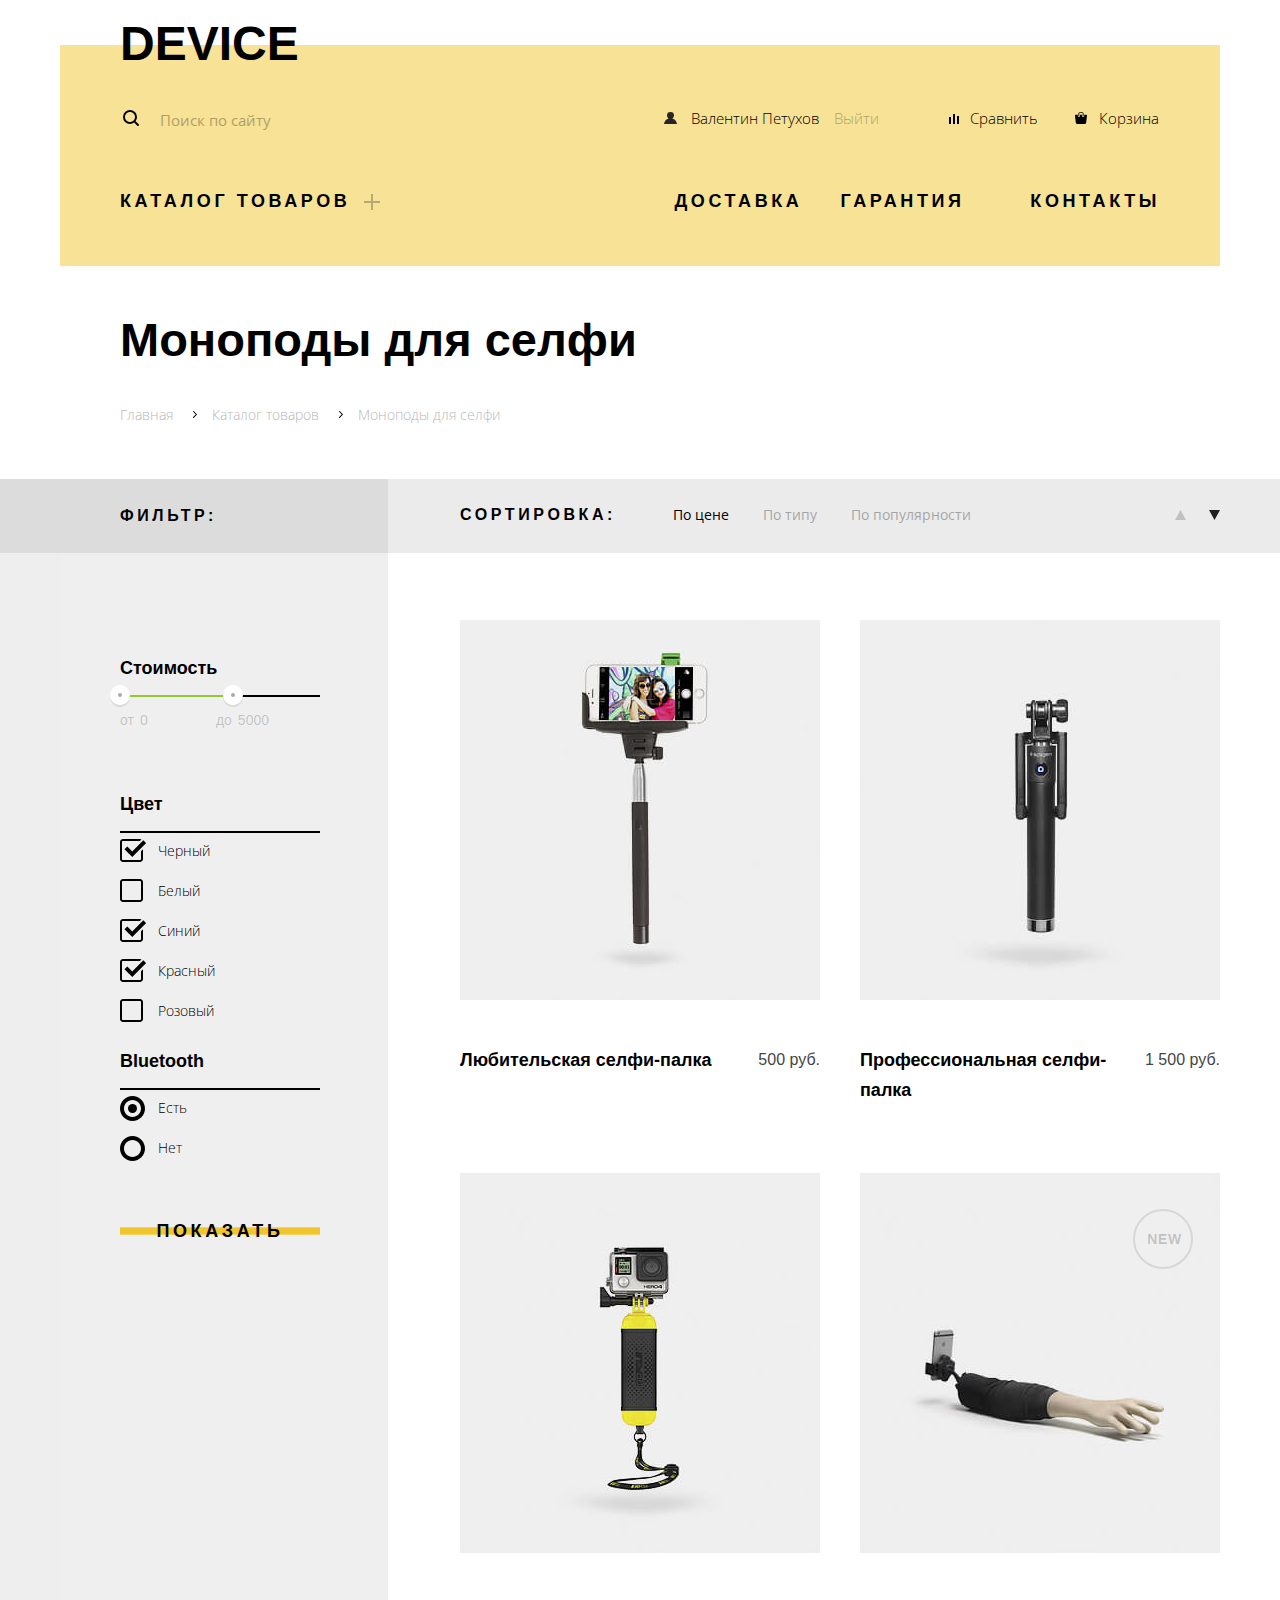
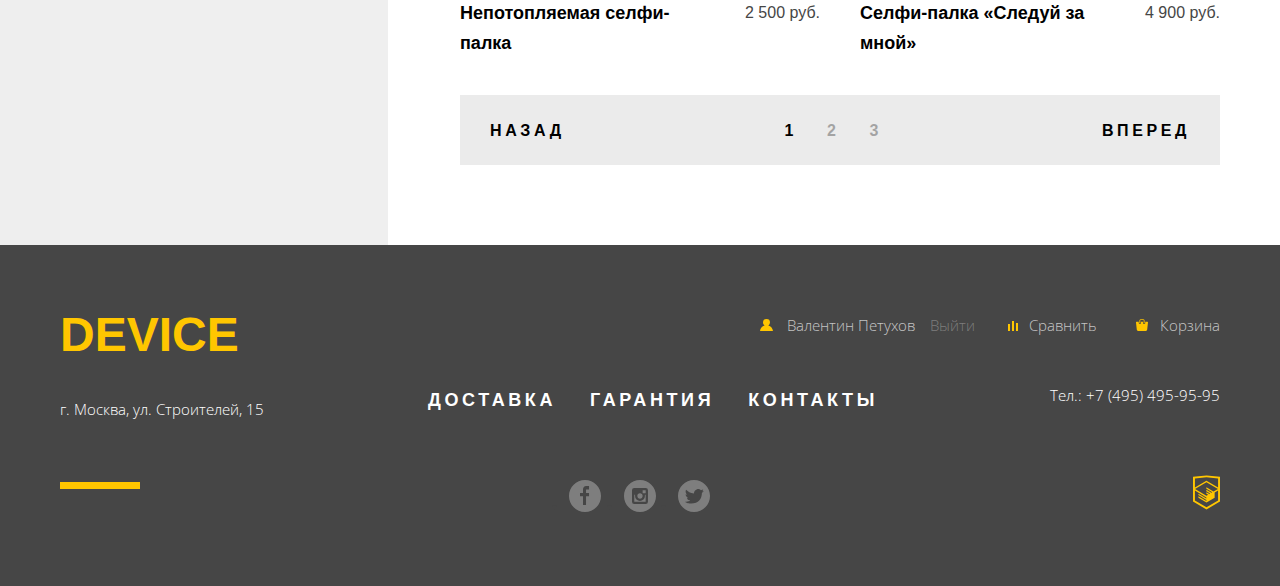
==== commit 7c665bd6: "Закончил работу с js на странице каталога, мелкие правки" ====
--- a/catalog.html
+++ b/catalog.html
@@ -8,6 +8,7 @@
         rel="stylesheet">
     <link href="css/normalize.css" rel="stylesheet">
     <link href="css/style.css" rel="stylesheet">
+   
 </head>
 
 <body class="inner-page">
@@ -86,8 +87,9 @@
 
         </nav>
     </header>
-    <main class="container">
-        <div class="title-and-breadcrumbs">
+    <main>
+        <div class="title-and-breadcrumbs container">
+            
             <h1 class="name-page">Моноподы для селфи</h1>
             <ul class="breadcrumbs">
                 <li>
@@ -100,8 +102,9 @@
                     <span>Моноподы для селфи</span>
                 </li>
             </ul>
+        
         </div>
-        <div class="catalog-columns">
+        <div class="catalog-columns container">
             <section class="filter">
                 <h2 class="visually-hidden">Фильтр товаров</h2>
                 <span class="filter-name">Фильтр:</span>
@@ -112,22 +115,13 @@
 
                             <div class="cost-range-wrapper">
                                 <div class="cost-range">
-                                    <div class="range">
-                                        <div class="active-range"></div>
-                                    </div>
-                                    <div class="min-cost">
-                                        <img src="svg/filter-button.svg" width="20" height="23"
-                                            alt="Ползунок минимальной стоимости">
-                                    </div>
-                                    <div class="max-cost">
-                                        <img src="svg/filter-button.svg" width="20" height="23"
-                                            alt="Ползунок максимальной стоимости">
-                                    </div>
+                                    <div id="filter__range" class="range"></div>
+                                   
                                 </div>
-                                <label for="min-cost-dot">от</label>
-                                <input type="text" name="min-cost-dot" id="min-cost-dot" value="0">
-                                <label for="max-cost-dot">до</label>
-                                <input type="text" name="max-cost-dot" id="max-cost-dot" value="5000">
+                                <label for="priceMin">от</label>
+                                <input id="priceMin" type="text" name="min-cost-dot" value="0">
+                                <label for="priceMax">до</label>
+                                <input id="priceMax" type="text" name="max-cost-dot" value="5000">
                             </div>
                         </fieldset>
                         <fieldset>
@@ -385,6 +379,10 @@
             </div>
         </div>
     </footer>
+    <script src="js/jquery-3.4.1.min.js"></script>
+    <script src="js/jquery-ui.js"></script>
+    <script src="js/script-filter.js"></script>
+   
 </body>
 
 </html>--- a/css/style.css
+++ b/css/style.css
@@ -40,7 +40,7 @@
 body {
   margin: 0;
   padding: 0;
-
+  min-width: 1200px;
   font-family: "Open Sans", Arial, sans-serif;
   font-size: 15px;
   line-height: 30px;
@@ -98,7 +98,7 @@
 .container {
   width: 1160px;
   margin: 0 auto;
-  padding: 0 20px;
+ 
   
 }
 
@@ -109,7 +109,7 @@
   margin: 0 auto;
   background-image: 
   linear-gradient(to bottom, #ffffff, #ffffff);
-  background-size: 10px 25px;
+  background-size: 10px 45px;
   background-position: 0 0;
   background-repeat: repeat-x;
 }
@@ -125,7 +125,7 @@
 }
 .main-header-logo {
   width: 165px;
-  margin-top: 20px;
+  padding-top: 20px;
   margin-bottom: 35px;
 }
 .user-navigation,
@@ -309,7 +309,7 @@
   position: absolute;
   top: 25px;
   left: -60px;
-  z-index: 1;
+  z-index: 2;
   width: 1040px;
   background-color: #f7e296;
   padding: 30px 60px 35px;
@@ -353,11 +353,12 @@
   padding-top: 80px;
   
 }
-.slide-1 .slogan-title {
+.slide-text .slogan-title {
+  position: relative;
   display: block;
   margin-bottom: 30px;
 }
-.slide-1 p {
+.slide-text p{
   margin: 0;
   padding: 0;
 
@@ -386,15 +387,7 @@
   padding-top: 80px;
   
 }
-.slide-2 .slogan-title {
-  display: block;
-  margin-bottom: 30px;
-}
-.slide-2 p {
-  margin: 0;
-  padding: 0;
-
-}
+
 .slide-3 {
   padding-top: 60px;
 }
@@ -408,15 +401,7 @@
   padding-top: 20px;
   
 }
-.slide-3 .slogan-title {
-  display: block;
-  margin-bottom: 30px;
-}
-.slide-3 p {
-  margin: 0;
-  padding: 0;
-
-}
+
 
 .slide-3 td {
   padding-right: 47px;
@@ -645,12 +630,7 @@
   padding: 0;
 }
 
-
-.services-wrapper{
-  
-  display: flex;
-  padding-bottom: 150px;
-  margin-bottom: 105px;
+.services {
   background-color: #e5e5e5;
   background-image: 
   linear-gradient(to bottom, #ffffff, #ffffff);
@@ -658,6 +638,13 @@
   background-position: 0 0;
   background-repeat: repeat-x;
 }
+.services-wrapper{
+  
+  display: flex;
+  padding-bottom: 150px;
+  margin-bottom: 105px;
+ 
+}
 .services-wrapper .info-header {
   position: relative;
   width: 300px;
@@ -700,6 +687,7 @@
 .info-header-tab:active {
   color: #f7e184;
   background-color: #000000;
+  
 }
 .info-header-tab::after{
   width: 160px;
@@ -708,7 +696,9 @@
 .info-header-tab:active::after{
  background-color: transparent;
  background-image: none;
-}
+ 
+}
+
 .info-header-tab.active::before {
   content: "";
   position: absolute;
@@ -717,7 +707,10 @@
   width: 117px;
   height: 100%;
   background-color: #000000;
-}
+  
+}
+
+
 .info-tabcontent {
   width: 760px;
   position: relative;
@@ -794,6 +787,18 @@
 }
 .about-us {
   width: 480px;
+  position: relative;
+  padding-top: 50px;
+}
+.about-us::after {
+  content: "";
+  position: absolute;
+  top: 0;
+  left: 0;
+  width: 80px;
+  height: 7px;
+  background-color: #000000;
+  
 }
 .about-us p:first-of-type {
   margin-bottom: 35px;
@@ -801,6 +806,7 @@
 .about-us p:last-of-type {
   margin-bottom: 70px;
 }
+
 .columns ul {
   margin: 0;
   padding: 0;
@@ -842,6 +848,19 @@
 }
 .contacts {
   width: 560px;
+  position: relative;
+  padding-top: 50px;
+}
+
+.contacts::after {
+  content: "";
+  position: absolute;
+  top: 0;
+  left: 0;
+  width: 80px;
+  height: 7px;
+  background-color: #000000;
+  
 }
 .contacts p {
   margin-bottom: 35px;
@@ -856,6 +875,7 @@
   background-color: transparent;
   padding-top: 8px;
   padding-bottom: 8px;
+  cursor: pointer;
 }
 .contacts button::after {
   width: 260px;
@@ -954,6 +974,7 @@
 }
 .title-and-breadcrumbs {
   padding-left: 60px;
+  box-sizing: border-box;
 }
 .name-page {
 margin: 0;
@@ -999,12 +1020,22 @@
 .catalog-columns {
   display: flex;
   justify-content: space-between;
-  padding-left: 60px;
+  
 }
 .filter {
   width: 268px;
- 
-  
+  padding-left: 60px;
+  position: relative;
+}
+.filter::before {
+  z-index: -1;
+  content: "";
+  position: absolute;
+  top: 0;
+  right: 0;
+  width: 100vw;
+  height: 100%;
+  background-color: #eeeeee;
 }
 .filter-name,
 .sort-name {
@@ -1015,7 +1046,28 @@
   background-color: #dcdcdc;
   display: block;
   padding: 25px 0;
-  
+  position: relative;
+  z-index: 1;
+}
+.filter-name::before {
+  z-index: -1;
+  content: "";
+  position: absolute;
+  top: 0;
+  right: 0;
+  width: 100vw;
+  height: 100%;
+  background-color: #dcdcdc;
+}
+.filter-name::after {
+  z-index: -2;
+  content: "";
+  position: absolute;
+  top: 0;
+  left: 0;
+  width: 100vw;
+  height: 100%;
+  background-color: #ebebeb;
 }
 .filter-wrapper fieldset {
   border: none;
@@ -1258,6 +1310,7 @@
   opacity: 0.3;
 }
 .modal-write-us {
+  background-color: #ffffff;
   width: 960px;
   height: 553px;
   position: relative;
@@ -1310,11 +1363,13 @@
   top: 22px;
   right: 22px;
   background-color: transparent;
+  outline: none;
 }
 .modal-close img {
   opacity: 0.5;
 }
-.modal-close:hover > img {
+.modal-close:hover > img,
+.modal-close:focus > img {
   opacity: 1;
 }
 .modal-close:active > img {
@@ -1465,64 +1520,7 @@
   background-color: #000000;
   
 }
-.cost-range-wrapper {
-  margin-bottom: 40px;
-}
-.cost-range {
-  width: 200px;
-  position: relative;
-}
-.range {
-  width: 200px;
-  height: 2px;
-  background-color: #dbdbdb;
-}
-.active-range {
-  width: 117px;
-  height: 2px;
-  background-color: #91c92f;
-}
-.min-cost,
-.max-cost {
-  position: absolute;
-  cursor: pointer;
-}
-.min-cost {
-  top: -10px;
-  left: -5px;
-}
-.max-cost {
-  top: -10px;
-  left: 110px;
-}
-.min-cost img:active,
-.max-cost img:active {
-  width: 22px;
-  height: 25px;
-}
-
-.cost-range-wrapper input {
-  font-family: "Gilroy", Arial, sans-serif;
-  font-size: 14px;
-  line-height: 24px;
-  font-weight: 300;
-  color: rgba(0,0,0,0.2);
-
-  border: none;
-  background-color: transparent;
-  width: 50px;
-  margin-top: 10px;
-}
-.cost-range-wrapper label {
-  font-family: "Gilroy", Arial, sans-serif;
-  font-size: 14px;
-  line-height: 24px;
-  font-weight: 300;
-  color: rgba(0,0,0,0.2);
-}
-.cost-range-wrapper input:first-of-type {
-  margin-right: 20px;
-}
+
 .sort-name {
   margin-right: 53px;
 }
@@ -1534,6 +1532,7 @@
 }
 .sort-navigation {
   position: relative;
+  z-index: 1;
 }
 .arrow-wrapper {
   position: absolute;
@@ -1805,4 +1804,146 @@
   box-sizing: border-box;
   border: 1px solid #1f1f1f;
   border-radius: 50%;
+}
+.overlay {
+  position: fixed;
+  display: none;
+  top: 0;
+  width: 100%;
+  height: 100%;
+  background-color: rgba(0, 0, 0, 0.5);
+  z-index: 3;
+  
+}
+.modal-write-us {
+  display: none;
+  position: fixed;
+  z-index: 4;
+  left: 50%;
+  top: 50px;
+  -webkit-transform: translateX(-50%);
+  -ms-transform: translateX(-50%);
+  transform: translateX(-50%);
+}
+.modal-map {
+  display: none;
+  position: fixed;
+  z-index: 4;
+  left: 50%;
+  top: 50px;
+  -webkit-transform: translateX(-50%);
+  -ms-transform: translateX(-50%);
+  transform: translateX(-50%);
+}
+.scroll {
+  -webkit-animation-name: scroll;
+  animation-name: scroll;
+  -webkit-animation-duration: 1s;
+  animation-duration: 1s;
+  
+}
+@-webkit-keyframes scroll {
+  from {
+    top: -600px;
+  }
+  to {
+    top: 50px;
+  }
+}
+@keyframes scroll {
+  from {
+    top: -600px;
+  }
+  to {
+    top: 50px;
+  }
+}
+.map {
+  cursor: pointer;
+}
+/* Стили для фильтра*/
+
+.cost-range-wrapper {
+  margin-bottom: 40px;
+}
+.cost-range {
+  width: 200px;
+  position: relative;
+}
+.range {
+  width: 200px;
+  height: 2px;
+  background-color: #dbdbdb;
+}
+.ui-slider-horizontal .ui-slider-range {
+  background-color: #91c92f; 
+}
+
+.cost-range-wrapper input {
+  font-family: "Gilroy", Arial, sans-serif;
+  font-size: 14px;
+  line-height: 24px;
+  font-weight: 300;
+  color: rgba(0,0,0,0.2);
+  
+  border: none;
+  background-color: transparent;
+  width: 50px;
+  margin-top: 10px;
+}
+.cost-range-wrapper label {
+  font-family: "Gilroy", Arial, sans-serif;
+  font-size: 14px;
+  line-height: 24px;
+  font-weight: 300;
+  color: rgba(0,0,0,0.2);
+}
+.cost-range-wrapper input:first-of-type {
+  margin-right: 20px;
+}
+    
+.ui-slider .ui-slider-handle,
+.ui-slider .ui-slider-handle:hover,
+.ui-slider .ui-slider-handle:focus {
+	cursor: pointer;
+	position: absolute;
+	z-index: 5;
+	width: 20px;
+	height: 23px;
+	background-image: url("../svg/filter-button.svg");
+	background-position: 0 0;
+	background-repeat: no-repeat;
+	
+	background-color: transparent;
+	border: none;
+	outline: none;
+}
+.ui-slider .ui-slider-handle:active {
+	
+	width: 22px;
+	height: 25px;
+	background-image: url("../svg/filter-button-big.svg");
+	background-position: 0 0;
+	background-repeat: no-repeat;
+	
+}
+
+.ui-slider .ui-slider-range {
+  position: absolute;
+  top: 0;
+	height: 100%;
+	z-index: 1;
+
+	display: block;
+	border: 0;
+	background-position: 0 0;
+}
+
+.ui-slider-horizontal .ui-slider-handle {
+	top: -10px;
+	margin-left: -10px;
+}
+
+.inner-page main {
+  overflow-x: hidden;
 }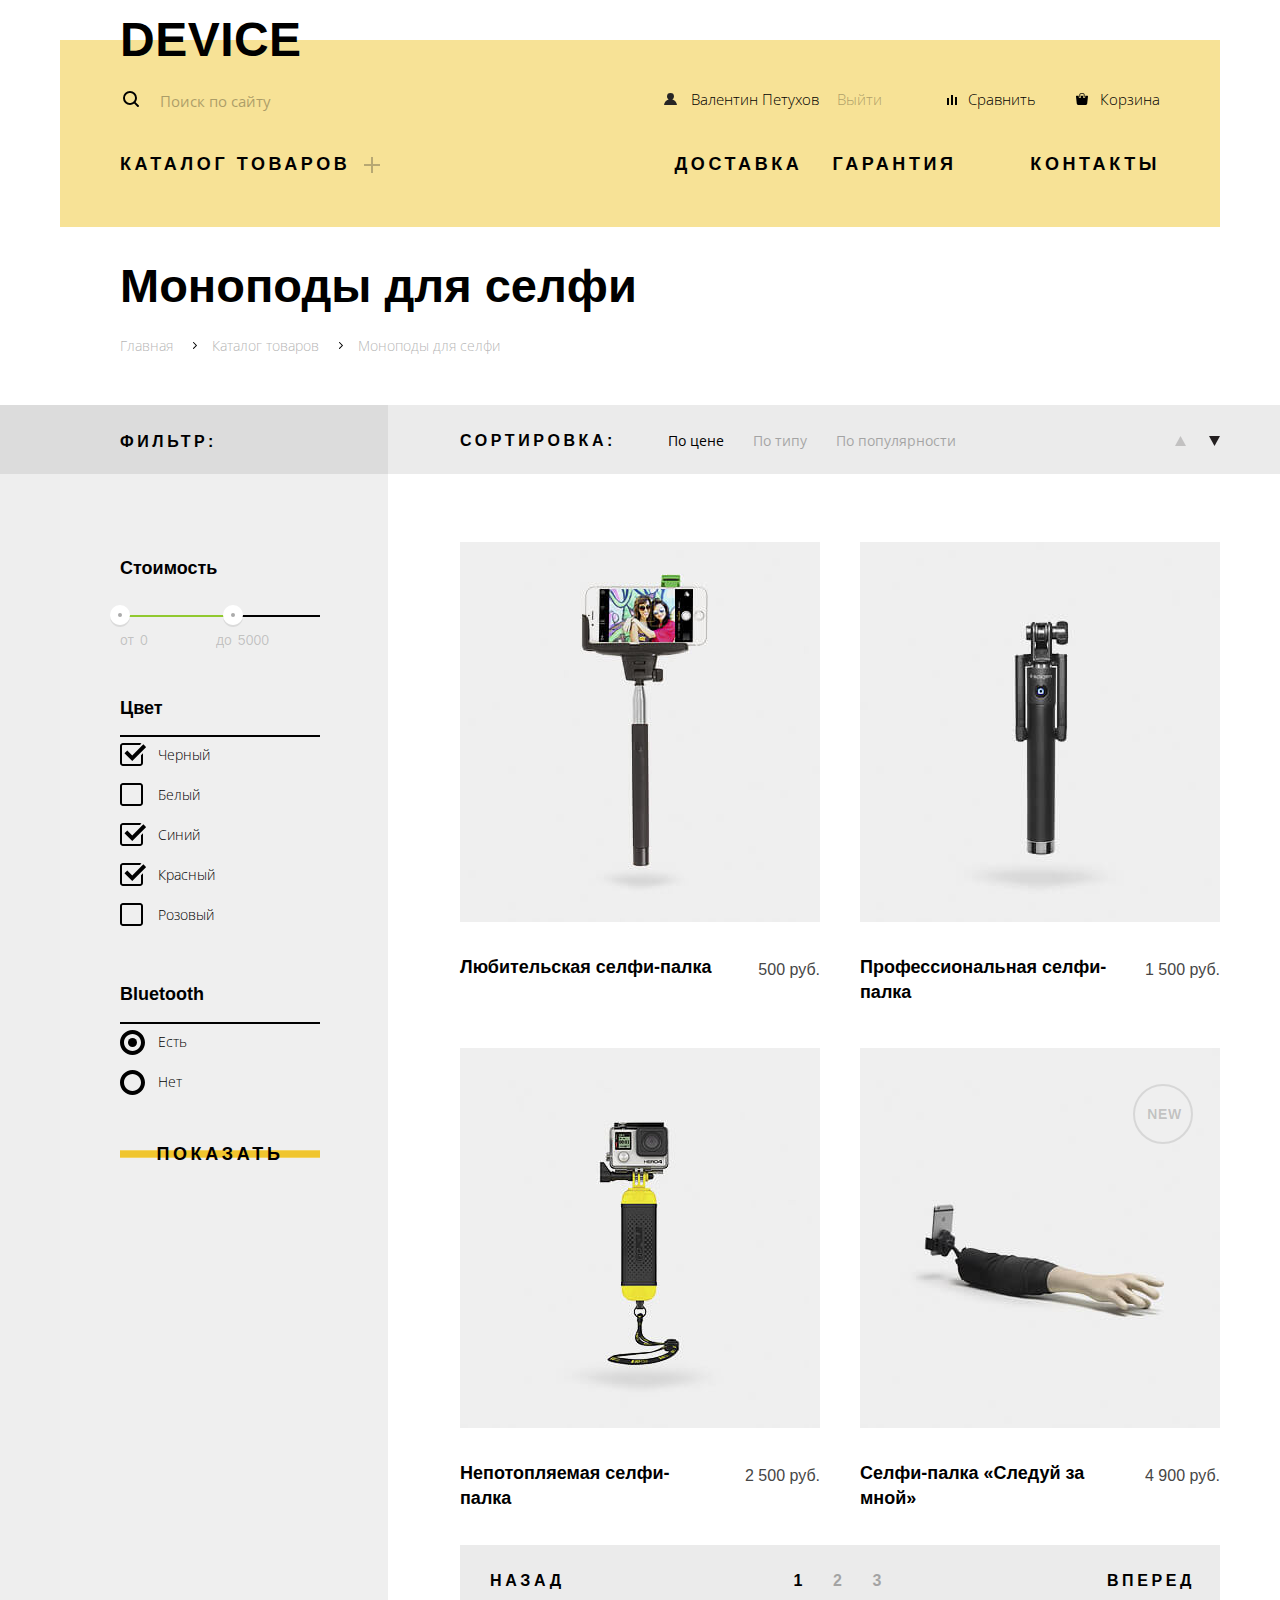
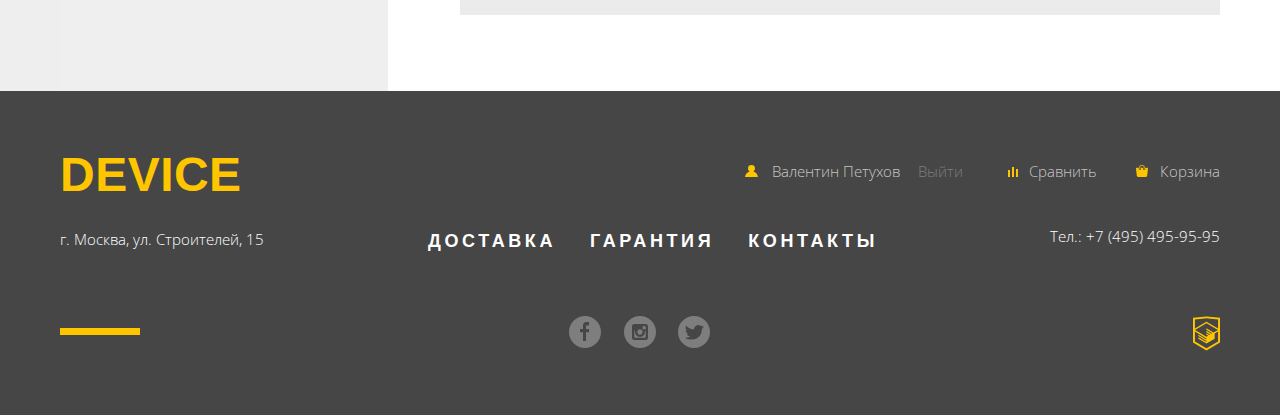
==== commit d81d8a1a: "Подогнал все под макет с помощью PP" ====
--- a/catalog.html
+++ b/catalog.html
@@ -14,7 +14,7 @@
 <body class="inner-page">
     <header class="main-header">
         <nav class="main-navigation inner-page">
-            <a class="main-header-logo" href="#">
+            <a class="main-header-logo" href="index.html">
                 Device
             </a>
             <ul class="user-navigation">
@@ -124,7 +124,7 @@
                                 <input id="priceMax" type="text" name="max-cost-dot" value="5000">
                             </div>
                         </fieldset>
-                        <fieldset>
+                        <fieldset class="color-choice">
                             <legend>Цвет</legend>
                             <ul class="color-list">
                                 <li class="color-option">
@@ -155,7 +155,7 @@
 
                             </ul>
                         </fieldset>
-                        <fieldset>
+                        <fieldset class="bluetooth-choice">
                             <legend>Bluetooth</legend>
                             <ul class="bluetooth-list">
                                 <li class="bluetooth-option">
@@ -309,7 +309,7 @@
     <footer class="main-footer">
         <div class="container">
             <div class="footer-column-1">
-                <a href="#" class="footer-logo">Device</a>
+                <a href="index.html" class="footer-logo">Device</a>
                 <span>г. Москва, ул. Строителей, 15</span>
             </div>
 
--- a/css/style.css
+++ b/css/style.css
@@ -109,7 +109,7 @@
   margin: 0 auto;
   background-image: 
   linear-gradient(to bottom, #ffffff, #ffffff);
-  background-size: 10px 45px;
+  background-size: 10px 40px;
   background-position: 0 0;
   background-repeat: repeat-x;
 }
@@ -122,11 +122,12 @@
   color: #000000;
   text-transform: uppercase;
   display: block;
+  letter-spacing: 0.48px;
 }
 .main-header-logo {
   width: 165px;
-  padding-top: 20px;
-  margin-bottom: 35px;
+  padding-top: 16px;
+  margin-bottom: 20px;
 }
 .user-navigation,
 .site-navigation,
@@ -135,7 +136,7 @@
   padding: 0;
 }
 .user-navigation {
-  margin-bottom: 48px;
+  margin-bottom: 30px;
   display: flex;
   
 }
@@ -217,7 +218,7 @@
   background-position: 0 0;
 }
 .compare {
-  margin-right: 37px;
+  margin-right: auto;
 }
 .compare-link {
   position: relative;
@@ -250,7 +251,7 @@
   background-position: 0 0;
 }
 .site-navigation {
-  padding-bottom: 30px;
+  padding-bottom: 48px;
   display: flex;
 }
 .shop-link {
@@ -281,7 +282,7 @@
 }
 .diliverence-link {
   position: relative;
-  margin-right: 38px;
+  margin-right: 30px;
 }
 .diliverence-link::after {
   z-index: 1;
@@ -312,13 +313,11 @@
   z-index: 2;
   width: 1040px;
   background-color: #f7e296;
-  padding: 30px 60px 35px;
-  
-}
-
-.catalog-navigation li {
-  margin-bottom: 7px;
-}
+  padding: 24px 60px 32px;
+  
+}
+
+
 .column-1 li:last-of-type,
 .column-2 li:last-of-type,
 .column-3 li:last-of-type {
@@ -345,8 +344,8 @@
 }
 .slide-1 .slide-img {
   width: 384px;
-  margin-left: 80px;
-  margin-right: 120px;
+  margin-left: 90px;
+  margin-right: 125px;
 }
 .slide-1 .slide-text {
   width: 500px;
@@ -356,7 +355,7 @@
 .slide-text .slogan-title {
   position: relative;
   display: block;
-  margin-bottom: 30px;
+  margin-bottom: 20px;
 }
 .slide-text p{
   margin: 0;
@@ -371,7 +370,7 @@
   margin-right: 179px;
 }
 .slide-1 td {
-  padding-right: 80px;
+  padding-right: 75px;
 }
 .slide-1 td:last-of-type {
   padding-right: 0;
@@ -379,8 +378,9 @@
 
 .slide-2 .slide-img {
   width: 360px;
-  margin-left: 100px;
-  margin-right: 140px;
+  margin-left: 115px;
+  margin-right: 125px;
+  padding-top: 12px;
 }
 .slide-2 .slide-text {
   width: 480px;
@@ -393,8 +393,9 @@
 }
 .slide-3 .slide-img {
   width: 560px;
-  
-  margin-right: 40px;
+  margin-left: 30px;
+  margin-right: 10px;
+  padding-top: 6px;
 }
 .slide-3 .slide-text {
   width: 500px;
@@ -404,7 +405,7 @@
 
 
 .slide-3 td {
-  padding-right: 47px;
+  padding-right: 45px;
 }
 .slide-3 td:last-of-type {
   padding-right: 0;
@@ -413,7 +414,7 @@
   position: relative;
   background-image: 
   linear-gradient(to bottom, #f7e296, #f7e296);
-  background-size: 10px 165px;
+  background-size: 10px 112px;
   background-position: 0 0;
   background-repeat: repeat-x;
 }
@@ -504,7 +505,7 @@
 }
 .item-number {
   position: absolute;
-  top: 0;
+  top: -14px;
   right: 50px;
 }
 
@@ -585,7 +586,7 @@
   padding: 0;
   display: flex;
   justify-content: space-between;
-  margin-bottom: 175px;
+  margin-bottom: 155px;
 }
 .categories-item {
   width: 160px;
@@ -596,7 +597,7 @@
   background-color: #f7e296;
   transition: all 0.5s;
   height: 160px;
-  margin-bottom: 39px;
+  margin-bottom: 33px;
 }
 .categories-item div:hover {
   background-color: #f0c52e;
@@ -641,8 +642,8 @@
 .services-wrapper{
   
   display: flex;
-  padding-bottom: 150px;
-  margin-bottom: 105px;
+  padding-bottom: 136px;
+  margin-bottom: 95px;
  
 }
 .services-wrapper .info-header {
@@ -653,7 +654,7 @@
 .info-header::after {
   content: "";
   position: absolute;
-  top: -90px;
+  top: -75px;
   right: 16px;
   width: 7px;
   height: 319px;
@@ -668,7 +669,7 @@
   text-align: center;
 }
 .info-header li {
-  margin-bottom: 45px;
+  margin-bottom: 25px;
 }
 .info-header li:last-of-type {
   margin-bottom: 0;
@@ -682,6 +683,7 @@
   padding-top: 8px;
   padding-bottom: 8px;
   cursor: pointer;
+  
 }
 .info-header-tab.active,
 .info-header-tab:active {
@@ -689,6 +691,7 @@
   background-color: #000000;
   
 }
+
 .info-header-tab::after{
   width: 160px;
 }
@@ -698,8 +701,7 @@
  background-image: none;
  
 }
-
-.info-header-tab.active::before {
+.info-header-tab.active::before{
   content: "";
   position: absolute;
   top: 0;
@@ -707,8 +709,19 @@
   width: 117px;
   height: 100%;
   background-color: #000000;
-  
-}
+
+  transition: 0.5s;
+}
+.info-header-tab::before{
+  content: "";
+  position: absolute;
+  top: 0;
+  right: 0;
+  width: 0;
+  height: 100%;
+  background-color: #000000;
+}
+
 
 
 .info-tabcontent {
@@ -753,7 +766,7 @@
 }
 .services-wrapper .description-title {
   display: block;
-  margin-bottom: 40px;
+  margin-bottom: 28px;
 }
 .services-wrapper p {
   width: 460px;
@@ -769,16 +782,16 @@
   justify-content: space-between;
   margin: 0;
   padding: 0;
-  margin-bottom: 150px;
+  margin-bottom: 85px;
 }
 .columns {
   display: flex;
   justify-content: space-between;
-  margin-bottom: 90px;
+  margin-bottom: 80px;
 }
 .columns span {
   display: block;
-  margin-bottom: 55px;
+  margin-bottom: 45px;
 }
 .columns p {
   margin: 0;
@@ -801,22 +814,19 @@
   
 }
 .about-us p:first-of-type {
-  margin-bottom: 35px;
+  margin-bottom: 30px;
 }
 .about-us p:last-of-type {
-  margin-bottom: 70px;
+  margin-bottom: 65px;
 }
 
 .columns ul {
   margin: 0;
   padding: 0;
 }
-.transport-company li:first-of-type,
-.transport-company li:nth-of-type(2) {
-  margin-bottom: 8px;
-}
+
 ul.transport-company {
-  margin-bottom: 65px;
+  margin-bottom: 55px;
 }
 .transport-company li {
   padding-left: 35px;
@@ -844,7 +854,7 @@
 .columns h2 {
   margin: 0;
   padding: 0;
-  margin-bottom: 55px;
+  margin-bottom: 45px;
 }
 .contacts {
   width: 560px;
@@ -863,10 +873,10 @@
   
 }
 .contacts p {
-  margin-bottom: 35px;
+  margin-bottom: 38px;
 }
 .contacts img {
-  margin-bottom: 80px;
+  margin-bottom: 60px;
 }
 .contacts button {
   width: 260px;
@@ -882,12 +892,12 @@
 }
 .main-footer .container {
   display: flex;
-  padding-bottom: 65px;
+  padding-bottom: 55px;
 }
 .footer-column-1 {
   position: relative;
   width: 260px;
-  padding-top: 66px;
+  padding-top: 60px;
   margin-right: 100px;
 }
 .footer-column-1::after {
@@ -900,15 +910,15 @@
   background-color: #ffc600;
 }
 .footer-column-1 a {
-margin-bottom: 35px;
+margin-bottom: 25px;
 }
 .footer-column-2 {
   width: 440px;
-  padding-top: 140px;
+  padding-top: 135px;
   
 }
 .footer-column-2 .additional-navigation {
-  margin-bottom: 65px;
+  margin-bottom: 60px;
 }
 
 .footer-column-2 .site-navigation,
@@ -953,7 +963,7 @@
 }
 
 .footer-column-3 nav {
-  margin-bottom: 40px;
+  margin-bottom: 35px;
 }
 .footer-column-3 span {
   display: block;
@@ -969,8 +979,8 @@
   padding: 0;
 }
 nav.inner-page {
-  padding-bottom: 50px;
-  margin-bottom: 50px;
+  padding-bottom: 48px;
+  margin-bottom: 35px;
 }
 .title-and-breadcrumbs {
   padding-left: 60px;
@@ -978,13 +988,13 @@
 }
 .name-page {
 margin: 0;
-margin-bottom: 35px;
+margin-bottom: 20px;
 padding: 0;
 
 }
 .breadcrumbs {
   margin:0;
-  margin-bottom: 50px;
+  margin-bottom: 45px;
   padding:0;
   display: flex;
 }
@@ -1045,7 +1055,9 @@
 .filter-name {
   background-color: #dcdcdc;
   display: block;
-  padding: 25px 0;
+  
+  padding-top: 25px;
+  padding-bottom: 20px;
   position: relative;
   z-index: 1;
 }
@@ -1083,13 +1095,16 @@
 .filter-wrapper {
   
   padding: 0;
-  padding-top: 85px;
+  padding-top: 70px;
 }
 
 .color-list,
 .bluetooth-list {
   padding: 0;
   margin: 0;
+}
+.color-list {
+  margin-bottom: 35px;
 }
 .filter-button {
   background-color: transparent;
@@ -1104,7 +1119,9 @@
 }
 .sort-name {
   display: inline-block;
-  padding: 24px 0;
+  
+  padding-top: 24px;
+  padding-bottom: 20px;
 }
 .sort-navigation a {
   font-size: 14px;
@@ -1114,7 +1131,7 @@
 }
 .catalog {
   width: 760px;
-  margin-bottom: 80px;
+  margin-bottom: 76px;
 }
 .catalog-item {
   width: 360px;
@@ -1130,7 +1147,7 @@
   flex-wrap: wrap;
   margin: 0;
   padding: 0;
-  margin-bottom: 38px;
+  margin-bottom: 35px;
 }
 .catalog .sort-navigation,
 .pagination-list {
@@ -1327,8 +1344,8 @@
 .write-us-wrapper {
   display: flex;
   justify-content: space-between;
-  padding-top: 97px;
-  margin-bottom: 37px;
+  padding-top: 90px;
+  margin-bottom: 30px;
 }
 
 .write-us-container input,
@@ -1361,7 +1378,7 @@
   cursor: pointer;
   position: absolute;
   top: 22px;
-  right: 22px;
+  right: 16px;
   background-color: transparent;
   outline: none;
 }
@@ -1496,18 +1513,24 @@
   position: relative;
 }
 .inner-page .login {
-  margin-right: 15px;
+  margin-right: 18px;
 }
 .exit-link {
-  margin-right: 70px;
+  margin-right: 65px;
 }
 .filter-wrapper fieldset {
   position: relative;
   
 }
 .filter-wrapper legend {
-  padding-top: 18px;
+  padding-top: 12px;
+  margin-bottom: 35px;
+}
+.color-choice legend {
   margin-bottom: 15px;
+}
+.bluetooth-choice legend {
+  margin-bottom: 16px;
 }
 .filter-wrapper fieldset::after {
   content: "";
@@ -1522,10 +1545,10 @@
 }
 
 .sort-name {
-  margin-right: 53px;
+  margin-right: 48px;
 }
 .sort-navigation a {
-  margin-right: 30px;
+  margin-right: 25px;
 }
 .sort-navigation a:last-of-type {
   margin-right: 0;
@@ -1642,7 +1665,7 @@
   color: #a6a6a6;
 }
 .bluetooth-list {
-  margin-bottom: 43px;
+  margin-bottom: 32px;
 }
 .filter {
   background-color: #efefef;
@@ -1672,7 +1695,7 @@
 }
 .catalog-item-image {
   position: relative;
-  margin-bottom: 35px;
+  margin-bottom: 23px;
 }
 .catalog-item-image:hover > .item-hover {
   display: block;
@@ -1724,6 +1747,7 @@
 }
 .pagination-number-wrapper {
   display: flex;
+  margin-left: 12px;
 }
 .pagination-btn {
   padding: 25px 30px;
@@ -1733,7 +1757,7 @@
 }
 .pagination-number-wrapper li:first-of-type,
 .pagination-number-wrapper li:nth-of-type(2) {
-  margin-right: 30px;
+  margin-right: 27px;
 }
 .inner-page .user-navigation-footer {
   position: relative;
@@ -1742,7 +1766,7 @@
   display: flex;
   position: absolute;
   top: 0;
-  left: -100px;
+  left: -115px;
 }
 .inner-page .inner-compare {
   margin-left: auto;
@@ -1762,12 +1786,12 @@
 .slide-1 p,
 .slide-2 p,
 .slide-3 p {
-  margin-bottom: 145px;
+  margin-bottom: 130px;
 }
 .slide-nav {
   position: absolute;
-  top: 350px;
-  right: 170px;
+  top: 314px;
+  right: 160px;
 }
 .dot:hover {
   cursor: pointer;
@@ -1864,7 +1888,7 @@
 /* Стили для фильтра*/
 
 .cost-range-wrapper {
-  margin-bottom: 40px;
+  margin-bottom: 30px;
 }
 .cost-range {
   width: 200px;
@@ -1946,4 +1970,13 @@
 
 .inner-page main {
   overflow-x: hidden;
+}
+.catalog-category {
+  line-height: 24px;
+}
+.catalog-item:nth-of-type(n+3) {
+  margin-top: 44px;
+}
+.pagination-btn:last-of-type {
+  padding-right: 25px;
 }